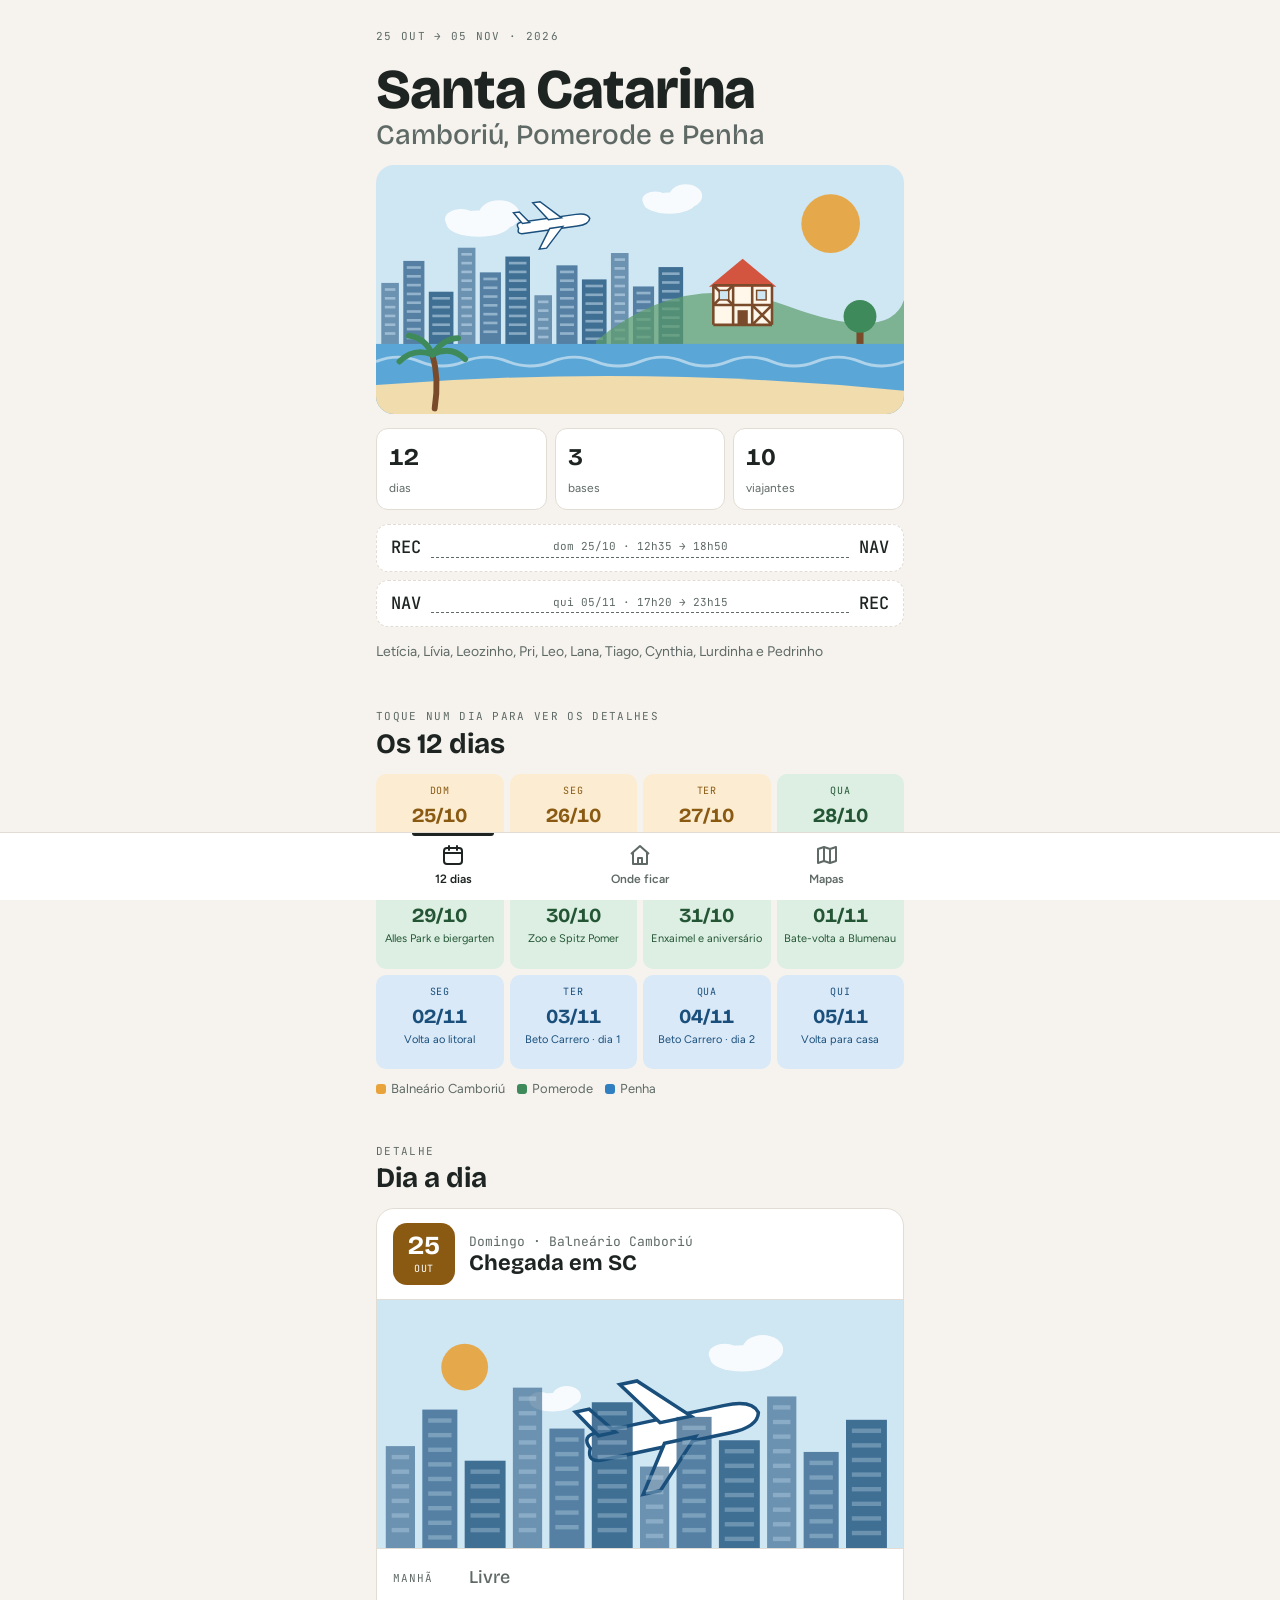
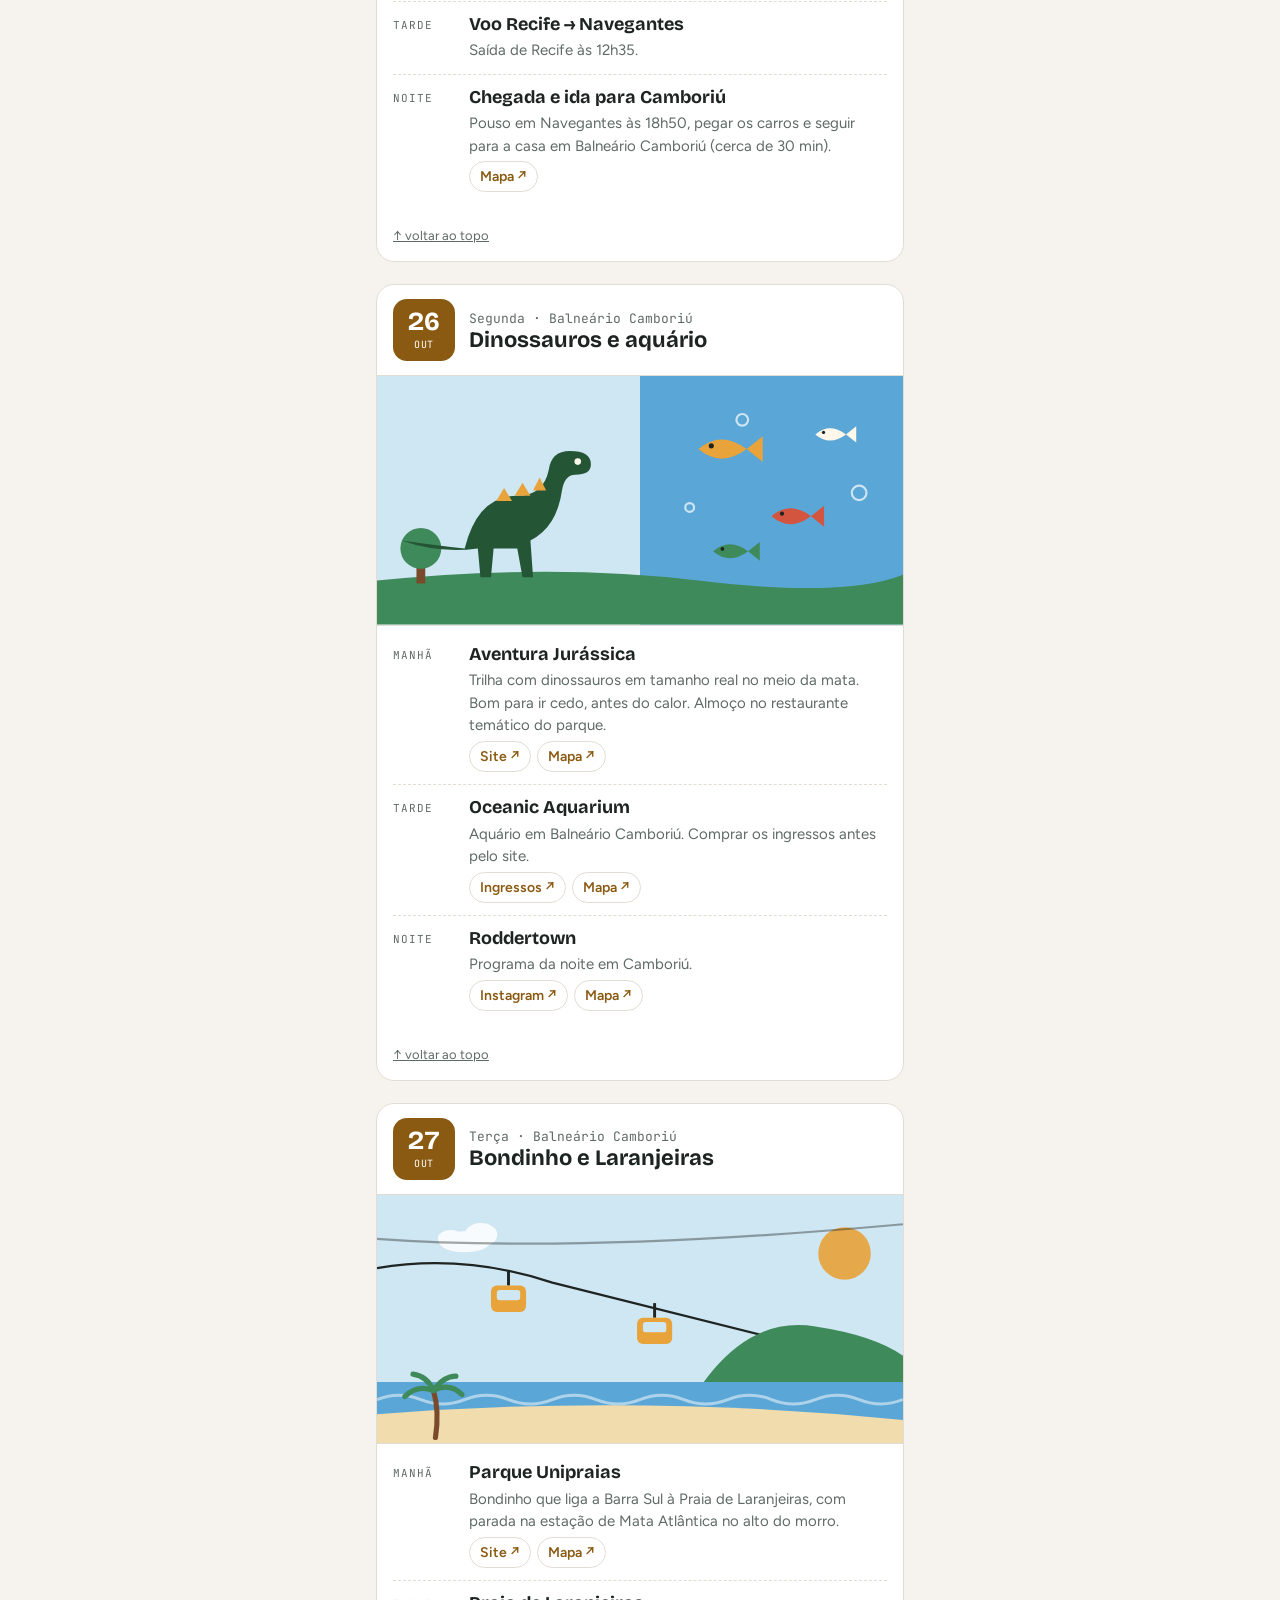
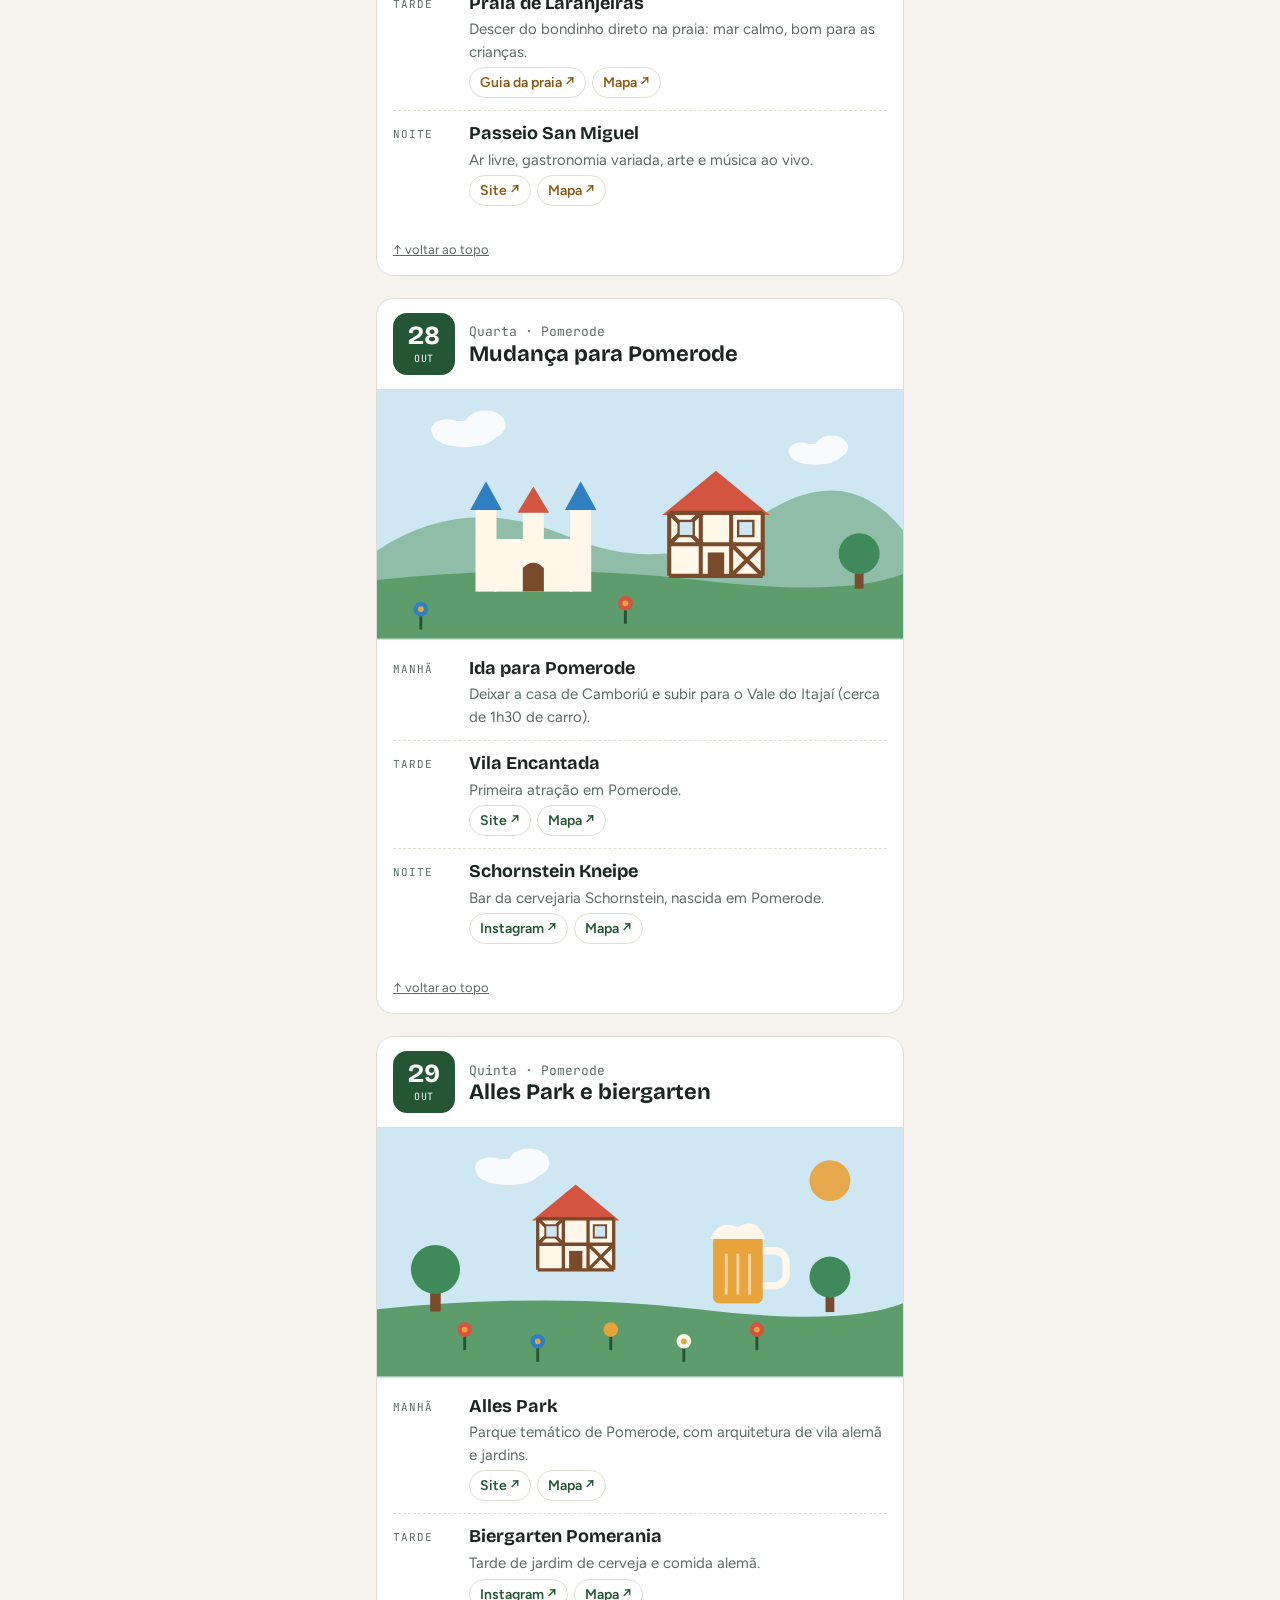
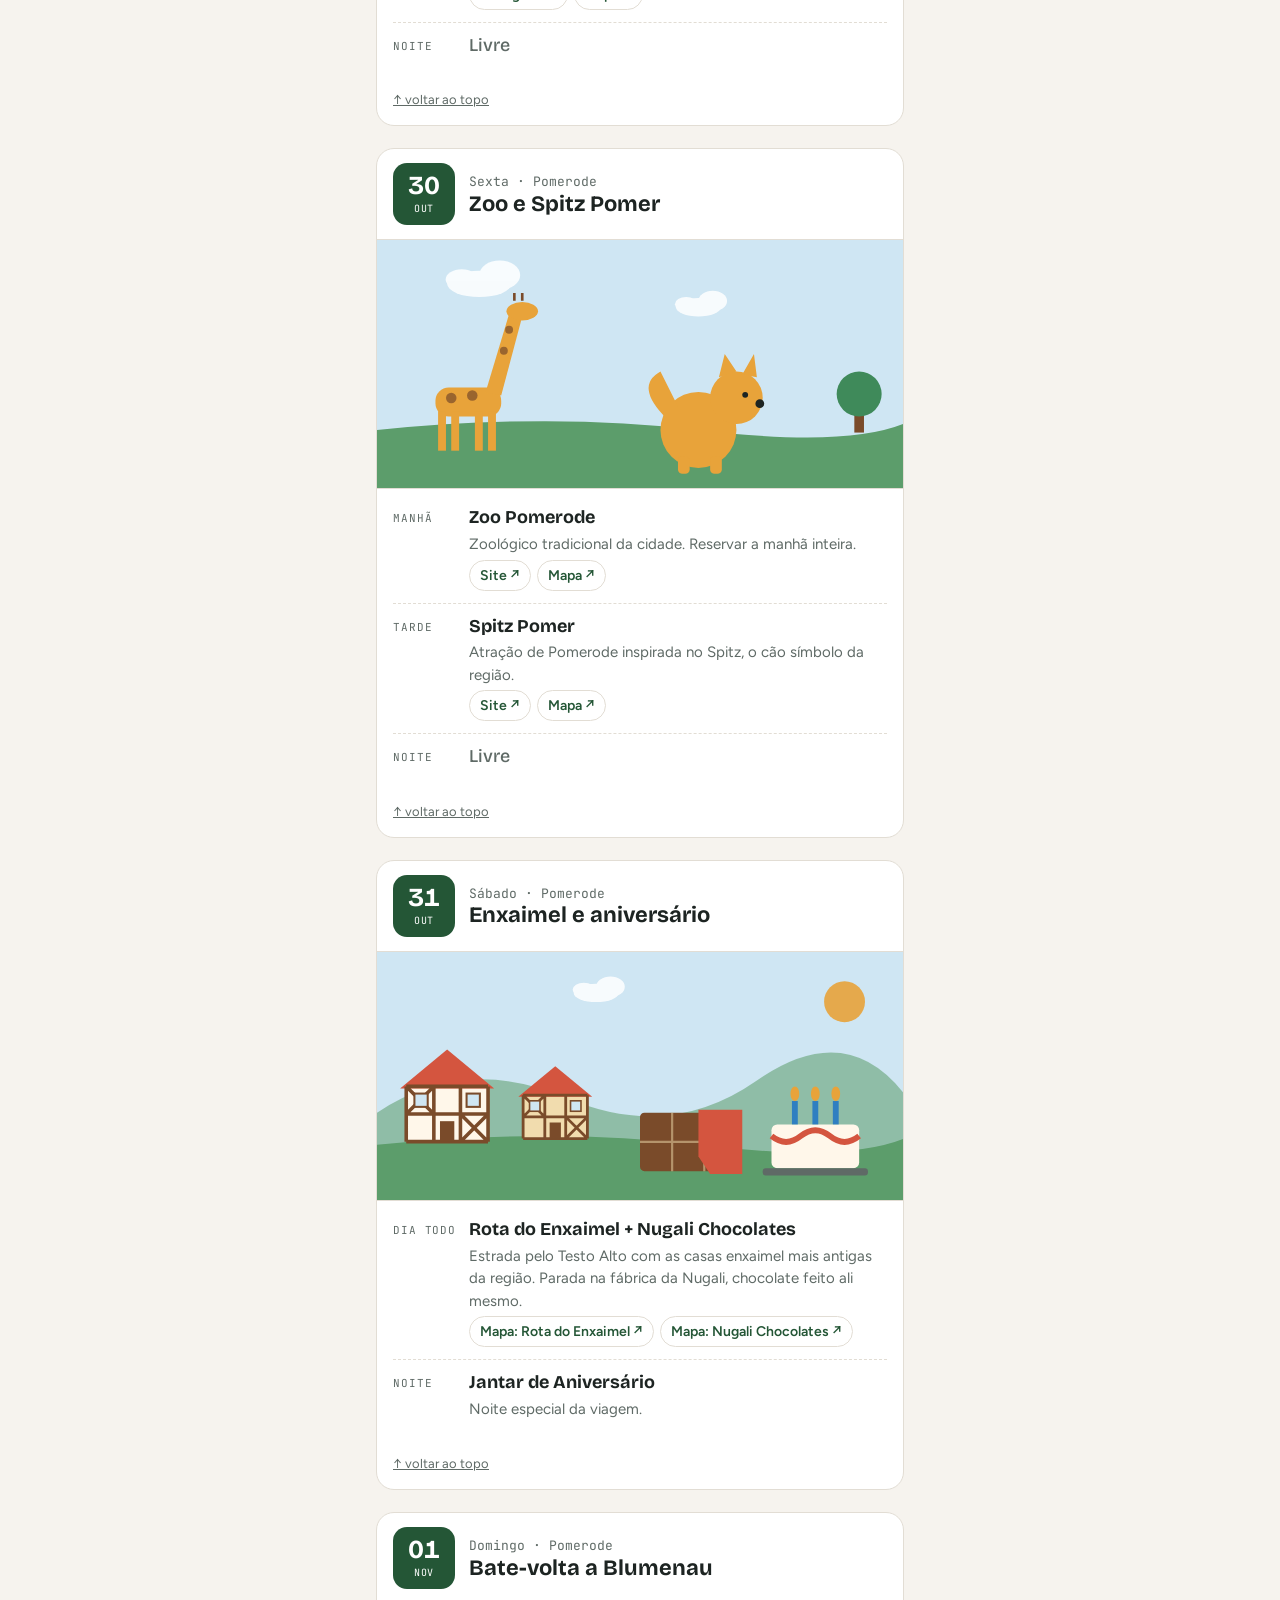
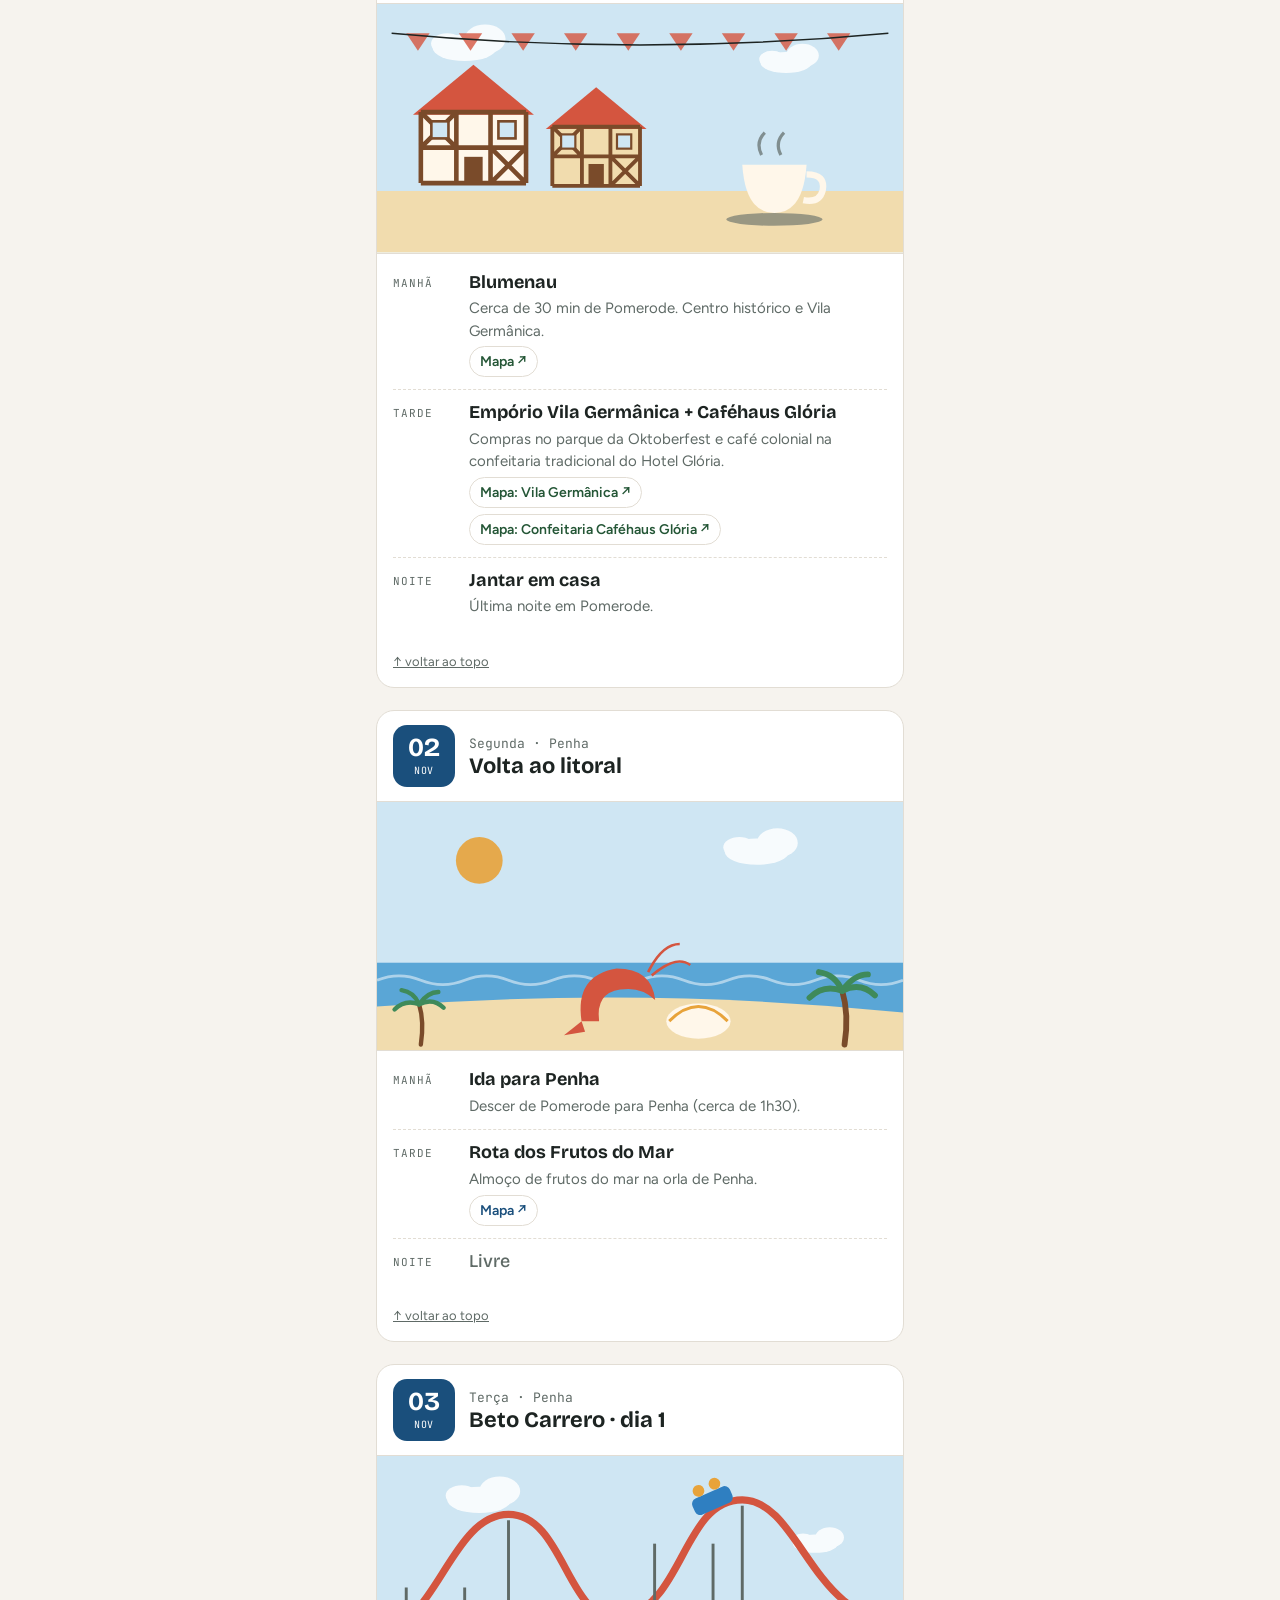
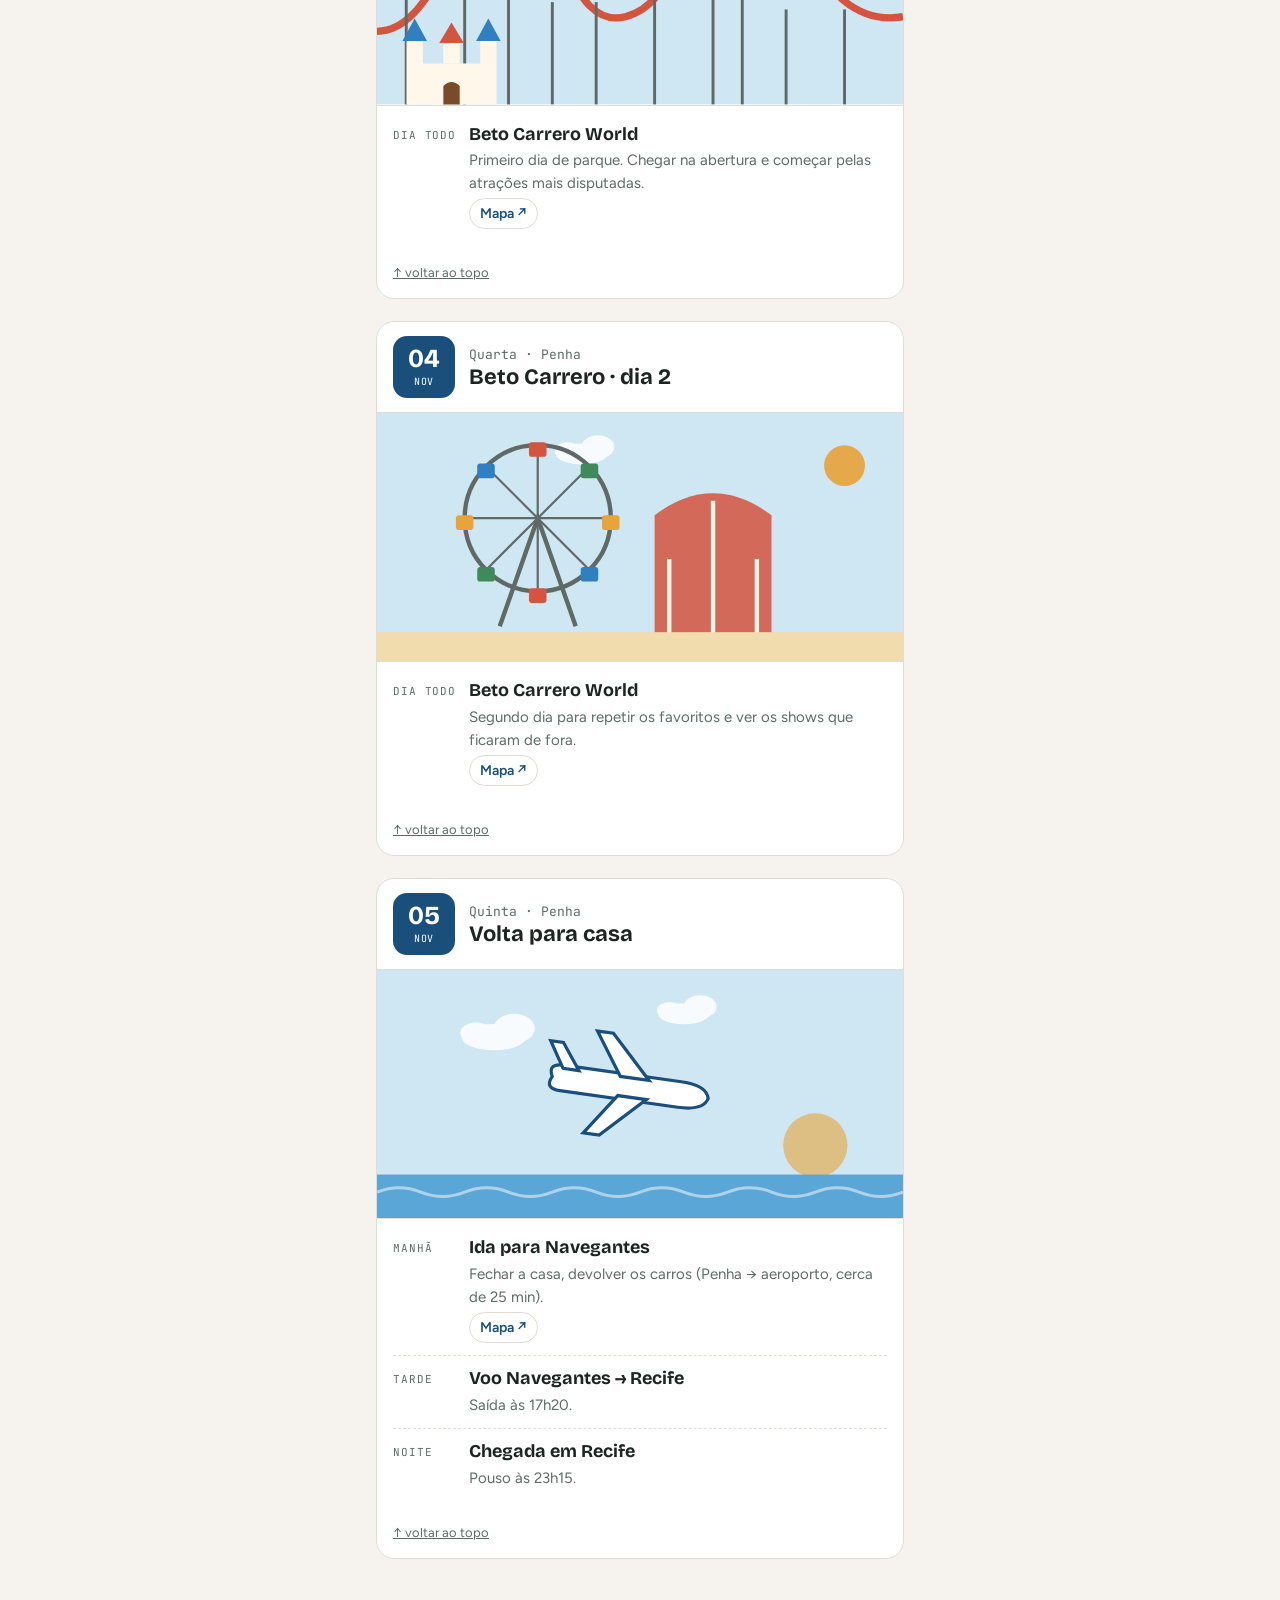
==== index.html @ 86414dc7 "Add files via upload" ====
<!doctype html><html><head><meta charset=utf8><meta name=viewport content="width=device-width,initial-scale=1,viewport-fit=cover"><style>:root{color-scheme:light;box-sizing:border-box;padding-top:env(safe-area-inset-top,0px);padding-bottom:env(safe-area-inset-bottom,0px)}html{scroll-padding-top:env(safe-area-inset-top,0px)}body{margin:0;padding:0;font:14px -apple-system,BlinkMacSystemFont,sans-serif;background:#fff;color:#000}img{max-width:100%}[hidden]:not([hidden=until-found i]){display:none!important}</style></head><body>
<title>Viagem SC 2026</title>
<link rel="preconnect" href="https://fonts.googleapis.com">
<link rel="stylesheet" href="https://fonts.googleapis.com/css2?family=Bricolage+Grotesque:opsz,wght@12..96,500;12..96,700;12..96,800&family=Figtree:wght@400;500;600&family=JetBrains+Mono:wght@500&display=swap">
<link rel="stylesheet" href="estilo.css">
<script>document.body.classList.add("app")</script>
<div class="wrap" id="topo">

  <!-- 1. OS 12 DIAS -->
  <div id="v-dias" data-view="dias">
    <header class="hero" id="hero"></header>
    <section>
      <div class="sec-title"><span class="eyebrow">Toque num dia para ver os detalhes</span><h2>Os 12 dias</h2></div>
      <nav class="strip" id="strip" aria-label="Dias da viagem"></nav>
      <div class="legend"><span><i style="background:var(--bc)"></i>Balneário Camboriú</span><span><i style="background:var(--po)"></i>Pomerode</span><span><i style="background:var(--pe)"></i>Penha</span></div>
    </section>
    <section>
      <div class="sec-title"><span class="eyebrow">Detalhe</span><h2>Dia a dia</h2></div>
      <div class="days" id="days"></div>
    </section>
  </div>

  <!-- 2. ONDE VAMOS FICAR -->
  <div id="v-casas" data-view="casas" hidden>
    <div class="topbar"><b>Santa Catarina 2026</b><span class="eyebrow" id="periodo2"></span></div>
    <section>
      <div class="sec-title"><span class="eyebrow">Hospedagem</span><h2>Onde vamos ficar</h2></div>
      <div class="cities" id="cities"></div>
    </section>
  </div>

  <!-- 3. MAPAS -->
  <div id="v-mapas" data-view="mapas" hidden>
    <div class="topbar"><b>Santa Catarina 2026</b><span class="eyebrow" id="periodo3"></span></div>
    <section>
      <div class="sec-title"><span class="eyebrow">Toque para abrir no Google Maps</span><h2>Mapas</h2></div>
      <p class="note">As casas e todos os lugares do roteiro, separados por cidade. Abaixo de cada nome, o dia em que vamos lá.</p>
      <div class="mapgroups" id="maps"></div>
    </section>
  </div>

</div>

<nav class="tabbar" aria-label="Menu">
  <div class="in">
    <button class="tab" type="button" data-tab="dias" id="tab-dias">
      <svg viewBox="0 0 24 24" fill="none" stroke="currentColor" stroke-width="2" stroke-linecap="round" aria-hidden="true"><rect x="3" y="5" width="18" height="16" rx="3"/><path d="M3 10h18M8 3v4M16 3v4"/></svg>
      <span>12 dias</span>
    </button>
    <button class="tab" type="button" data-tab="casas" id="tab-casas">
      <svg viewBox="0 0 24 24" fill="none" stroke="currentColor" stroke-width="2" stroke-linejoin="round" aria-hidden="true"><path d="M3 11 12 3l9 8M5 9.5V21h14V9.5"/><path d="M10 21v-6h4v6"/></svg>
      <span>Onde ficar</span>
    </button>
    <button class="tab" type="button" data-tab="mapas" id="tab-mapas">
      <svg viewBox="0 0 24 24" fill="none" stroke="currentColor" stroke-width="2" stroke-linejoin="round" aria-hidden="true"><path d="M9 4 3 6v14l6-2 6 2 6-2V4l-6 2-6-2zM9 4v14M15 6v14"/></svg>
      <span>Mapas</span>
    </button>
  </div>
</nav>

<script src="dados.js"></script>
<script src="roteiro.js"></script>
<script>
const R=window.Roteiro, V=window.VIAGEM, $=id=>document.getElementById(id);
$('hero').innerHTML=R.heroHTML();
$('strip').innerHTML=R.stripHTML();
$('days').innerHTML=R.daysHTML({mapas:true});
$('cities').innerHTML=R.citiesHTML({hospedagem:true});
$('maps').innerHTML=R.mapsHTML();
$('periodo2').textContent=$('periodo3').textContent=V.periodo;

const TABS=['dias','casas','mapas'];
function show(tab,scroll){
  if(!TABS.includes(tab)) tab='dias';
  document.querySelectorAll('[data-view]').forEach(v=>v.hidden=v.dataset.view!==tab);
  document.querySelectorAll('.tab').forEach(b=>b.dataset.tab===tab?b.setAttribute('aria-current','page'):b.removeAttribute('aria-current'));
  try{localStorage.setItem('aba',tab)}catch(e){}
  if(scroll) window.scrollTo(0,0);
}
document.querySelectorAll('.tab').forEach(b=>b.addEventListener('click',()=>{
  if(location.hash!=='#'+b.dataset.tab) history.replaceState(null,'','#'+b.dataset.tab);
  show(b.dataset.tab,true);
}));
// dias e "voltar ao topo" rolam sem mexer no endereço
document.addEventListener('click',e=>{
  const chip=e.target.closest('[data-dia]');
  if(chip){e.preventDefault();document.getElementById(chip.dataset.dia).scrollIntoView();return}
  if(e.target.closest('[data-topo]')){e.preventDefault();window.scrollTo(0,0)}
});
window.addEventListener('hashchange',()=>show(location.hash.slice(1),true));
let inicial=location.hash.slice(1);
if(!TABS.includes(inicial)){try{inicial=localStorage.getItem('aba')||'dias'}catch(e){inicial='dias'}}
show(inicial,false);
</script>

</body></html>
---- estilo.css ----
/* Layout: coluna única de celular — capa, resumo por cidade, faixa de 12 dias, cartões diários em formato de canhoto de passagem */
:root{
  --bg:#f6f3ee; --surface:#ffffff; --fg:#1d2422; --muted:#5f6a66; --line:#e2ddd4;
  --bc:#e8a33a; --bc-soft:#fbecd2; --bc-ink:#8a5a12;
  --po:#3f8a5a; --po-soft:#dcefe2; --po-ink:#245636;
  --pe:#2f7fc1; --pe-soft:#d9e9f7; --pe-ink:#1a4f7c;
  --sky:#cfe6f3; --sea:#5aa6d6; --sand:#f1dcae; --leaf:#5c9d6b; --wood:#7a4b2a; --cream:#fff7ea; --red:#d4553f;
  --display:"Bricolage Grotesque",ui-sans-serif,system-ui,sans-serif;
  --body:"Figtree",ui-sans-serif,system-ui,sans-serif;
  --mono:"JetBrains Mono",ui-monospace,Menlo,monospace;
}
@media (prefers-color-scheme: dark){:root:not([data-theme="light"]){
  --bg:#141917; --surface:#1d2321; --fg:#ecefe9; --muted:#a3ada8; --line:#2f3734;
  --bc:#f0b555; --bc-soft:#3a2d17; --bc-ink:#f5c97c;
  --po:#6cbf88; --po-soft:#1d3326; --po-ink:#9bd9ae;
  --pe:#62a8e3; --pe-soft:#172b3d; --pe-ink:#9ccaf0;
  --sky:#26394a; --sea:#3d7fae; --sand:#8a7550; --leaf:#4b8458; --wood:#a06a42; --cream:#e9dcc4; --red:#e06a54;
  color-scheme:dark}}
:root[data-theme="dark"]{
  --bg:#141917; --surface:#1d2321; --fg:#ecefe9; --muted:#a3ada8; --line:#2f3734;
  --bc:#f0b555; --bc-soft:#3a2d17; --bc-ink:#f5c97c;
  --po:#6cbf88; --po-soft:#1d3326; --po-ink:#9bd9ae;
  --pe:#62a8e3; --pe-soft:#172b3d; --pe-ink:#9ccaf0;
  --sky:#26394a; --sea:#3d7fae; --sand:#8a7550; --leaf:#4b8458; --wood:#a06a42; --cream:#e9dcc4; --red:#e06a54;
  color-scheme:dark}
*{box-sizing:border-box}
html,body{margin:0}
img,svg{max-width:100%}
[hidden]{display:none!important}
body{background:var(--bg);color:var(--fg);font-family:var(--body);font-size:16px;line-height:1.5;-webkit-text-size-adjust:100%}
.wrap{max-width:560px;margin:0 auto;padding-inline:16px;padding-block:20px 48px}
h1,h2,h3{font-family:var(--display);text-wrap:balance;margin:0;line-height:1.1}
a{color:inherit}
a:focus-visible,button:focus-visible{outline:3px solid var(--pe);outline-offset:2px;border-radius:6px}
.eyebrow{font-family:var(--mono);font-size:11px;letter-spacing:.12em;text-transform:uppercase;color:var(--muted)}

/* capa */
.hero{display:grid;gap:14px;padding-block:8px 24px}
.hero h1{font-size:clamp(38px,11vw,56px);font-weight:800;letter-spacing:-.02em}
.hero h1 span{display:block;font-size:.5em;font-weight:500;color:var(--muted);letter-spacing:0}
.hero-art{border-radius:18px;overflow:hidden;line-height:0}
.hero-art svg,.city .art svg,.day .art svg{width:100%;height:auto;display:block}
.facts{display:grid;grid-template-columns:repeat(3,1fr);gap:8px}
.fact{background:var(--surface);border:1px solid var(--line);border-radius:12px;padding:10px 12px}
.fact b{display:block;font-family:var(--display);font-size:24px;font-variant-numeric:tabular-nums}
.fact small{color:var(--muted);font-size:12px}
.flights{display:grid;gap:8px}
.flight{display:grid;grid-template-columns:auto 1fr auto;align-items:center;gap:10px;background:var(--surface);border:1px dashed var(--line);border-radius:12px;padding:10px 14px;font-family:var(--mono);font-size:13px}
.flight .code{font-size:17px;font-weight:500}
.flight .mid{text-align:center;color:var(--muted);font-size:11px;border-bottom:1px dashed var(--muted);padding-bottom:2px}
.crew{color:var(--muted);font-size:14px}

section{padding-block:22px}
.sec-title{display:grid;gap:4px;margin-bottom:14px}
.sec-title h2{font-size:28px;font-weight:700}

/* cidades */
.cities{display:grid;gap:14px}
.city{border-radius:16px;overflow:hidden;background:var(--surface);border:1px solid var(--line)}
.city .art{line-height:0}
.city .body{padding:14px 16px 16px;display:grid;gap:8px}
.city h3{font-size:24px}
.city .when{font-family:var(--mono);font-size:12px;font-weight:500;padding:3px 8px;border-radius:99px;justify-self:start}
.city p{margin:0;color:var(--muted);font-size:15px}
.city ul{margin:0;padding-left:18px;font-size:15px}
.c-bc .when{background:var(--bc-soft);color:var(--bc-ink)}
.c-po .when{background:var(--po-soft);color:var(--po-ink)}
.c-pe .when{background:var(--pe-soft);color:var(--pe-ink)}

/* hospedagem (menu) */
.stay{display:grid;grid-template-columns:1fr 1fr auto;gap:8px;margin-top:4px}
.stay div{border:1px solid var(--line);border-radius:10px;padding:8px 10px;display:grid;gap:2px}
.stay small{font-family:var(--mono);font-size:10px;letter-spacing:.08em;text-transform:uppercase;color:var(--muted)}
.stay b{font-family:var(--display);font-size:17px;font-variant-numeric:tabular-nums}
.actions{display:flex;flex-wrap:wrap;gap:8px;margin-top:4px}
.btn{display:inline-flex;align-items:center;gap:6px;font-weight:600;font-size:15px;text-decoration:none;padding:10px 14px;border-radius:12px;border:1px solid var(--line);background:var(--surface)}
.btn.primary{border-color:transparent;color:var(--surface)}
.c-bc .btn.primary{background:var(--bc-ink)} .c-po .btn.primary{background:var(--po-ink)} .c-pe .btn.primary{background:var(--pe-ink)}
.pending{font-size:14px;color:var(--muted);border:1px dashed var(--line);border-radius:12px;padding:10px 14px}

/* faixa de dias */
.strip{display:grid;grid-template-columns:repeat(4,1fr);gap:6px}
.chip{display:grid;gap:2px;text-decoration:none;border-radius:10px;padding:8px 6px;text-align:center;border:1px solid transparent}
.chip .wd{font-family:var(--mono);font-size:10px;letter-spacing:.08em;text-transform:uppercase}
.chip .dt{font-family:var(--display);font-size:20px;font-weight:700;font-variant-numeric:tabular-nums}
.chip .tl{font-size:11px;line-height:1.25;min-height:2.5em}
.chip.bc{background:var(--bc-soft);color:var(--bc-ink)}
.chip.po{background:var(--po-soft);color:var(--po-ink)}
.chip.pe{background:var(--pe-soft);color:var(--pe-ink)}
.chip:hover{border-color:currentColor}
.legend{display:flex;flex-wrap:wrap;gap:12px;margin-top:10px;font-size:13px;color:var(--muted)}
.legend i{display:inline-block;width:10px;height:10px;border-radius:3px;margin-right:5px;vertical-align:-1px}

/* dias */
.days{display:grid;gap:22px}
.day{background:var(--surface);border:1px solid var(--line);border-radius:18px;overflow:hidden;scroll-margin-top:12px}
.day-head{display:grid;grid-template-columns:auto 1fr;gap:14px;align-items:center;padding:14px 16px}
.stamp{display:grid;place-items:center;width:62px;height:62px;border-radius:14px;color:#fff;text-align:center;line-height:1}
.stamp b{font-family:var(--display);font-size:26px;font-variant-numeric:tabular-nums}
.stamp small{font-family:var(--mono);font-size:10px;letter-spacing:.06em}
.day.bc .stamp{background:var(--bc-ink)} .day.po .stamp{background:var(--po-ink)} .day.pe .stamp{background:var(--pe-ink)}
@media (prefers-color-scheme: dark){:root:not([data-theme="light"]) .stamp{color:var(--bg)}}
:root[data-theme="dark"] .stamp{color:var(--bg)}
.day-head h3{font-size:22px;font-weight:700}
.day-head .meta{font-size:13px;color:var(--muted);font-family:var(--mono)}
.day .art{line-height:0;border-block:1px solid var(--line)}
.tl-list{list-style:none;margin:0;padding:6px 16px 16px;display:grid}
.slot{display:grid;grid-template-columns:64px 1fr;gap:12px;padding-block:12px;border-bottom:1px dashed var(--line)}
.slot:last-child{border-bottom:0}
.slot .when{font-family:var(--mono);font-size:11px;letter-spacing:.08em;text-transform:uppercase;color:var(--muted);padding-top:3px}
.slot .what{min-width:0;display:grid;gap:4px}
.slot h4{margin:0;font-family:var(--display);font-size:18px;font-weight:700;line-height:1.2}
.slot p{margin:0;font-size:15px;color:var(--muted)}
.links{display:flex;flex-wrap:wrap;gap:6px}
.slot .link{font-size:14px;font-weight:600;text-decoration:none;padding:4px 10px;border-radius:99px;border:1px solid var(--line)}
.day.bc .link{color:var(--bc-ink)} .day.po .link{color:var(--po-ink)} .day.pe .link{color:var(--pe-ink)}
.slot.free h4{color:var(--muted);font-weight:500}
.top{display:inline-block;margin-top:6px;font-size:13px;color:var(--muted)}
footer{color:var(--muted);font-size:13px;padding-top:12px;border-top:1px solid var(--line)}

/* mapas (menu) */
.mapgroups{display:grid;gap:22px}
.mapgroup h3{font-size:20px;display:flex;align-items:center;gap:8px;margin-bottom:8px}
.mapgroup h3 i{width:12px;height:12px;border-radius:4px;flex:none}
.places{list-style:none;margin:0;padding:0;background:var(--surface);border:1px solid var(--line);border-radius:14px;overflow:hidden}
.places li+li{border-top:1px solid var(--line)}
.place{display:grid;grid-template-columns:28px 1fr auto;align-items:center;gap:10px;padding:12px 14px;text-decoration:none;min-height:56px}
.place .pin{width:22px;height:22px}
.place .nm{min-width:0;display:grid;gap:1px}
.place .nm b{font-weight:600;font-size:16px;line-height:1.25}
.place .nm small{font-family:var(--mono);font-size:11px;color:var(--muted)}
.place .go{font-size:13px;font-weight:600;color:var(--muted);white-space:nowrap}
a.place:hover{background:var(--bg)}
.place.house b{font-family:var(--display)}
.place.off{color:var(--muted)}
.g-bc{--g:var(--bc-ink)} .g-po,.g-bl{--g:var(--po-ink)} .g-pe,.g-voo{--g:var(--pe-ink)}
.mapgroup h3 i{background:var(--g)} .place .pin{color:var(--g)}
.note{font-size:14px;color:var(--muted);margin:0 0 14px}

/* menu inferior */
.app .wrap{padding-bottom:110px}
.topbar{display:flex;justify-content:space-between;align-items:baseline;gap:12px;padding-block:4px 6px}
.topbar .eyebrow{white-space:nowrap}
.topbar b{font-family:var(--display);font-size:18px}
.tabbar{position:fixed;left:0;right:0;bottom:0;z-index:10;background:var(--surface);border-top:1px solid var(--line);padding-bottom:env(safe-area-inset-bottom,0px)}
.tabbar .in{max-width:560px;margin:0 auto;display:grid;grid-template-columns:repeat(3,1fr)}
.tab{appearance:none;background:none;border:0;font:inherit;color:var(--muted);display:grid;justify-items:center;gap:3px;padding:10px 4px 12px;cursor:pointer;position:relative}
.tab svg{width:24px;height:24px}
.tab span{font-size:12px;font-weight:600}
.tab[aria-current="page"]{color:var(--fg)}
.tab[aria-current="page"]::before{content:"";position:absolute;top:0;left:28%;right:28%;height:3px;border-radius:0 0 3px 3px;background:var(--fg)}
@media (prefers-reduced-motion:no-preference){html{scroll-behavior:smooth}}
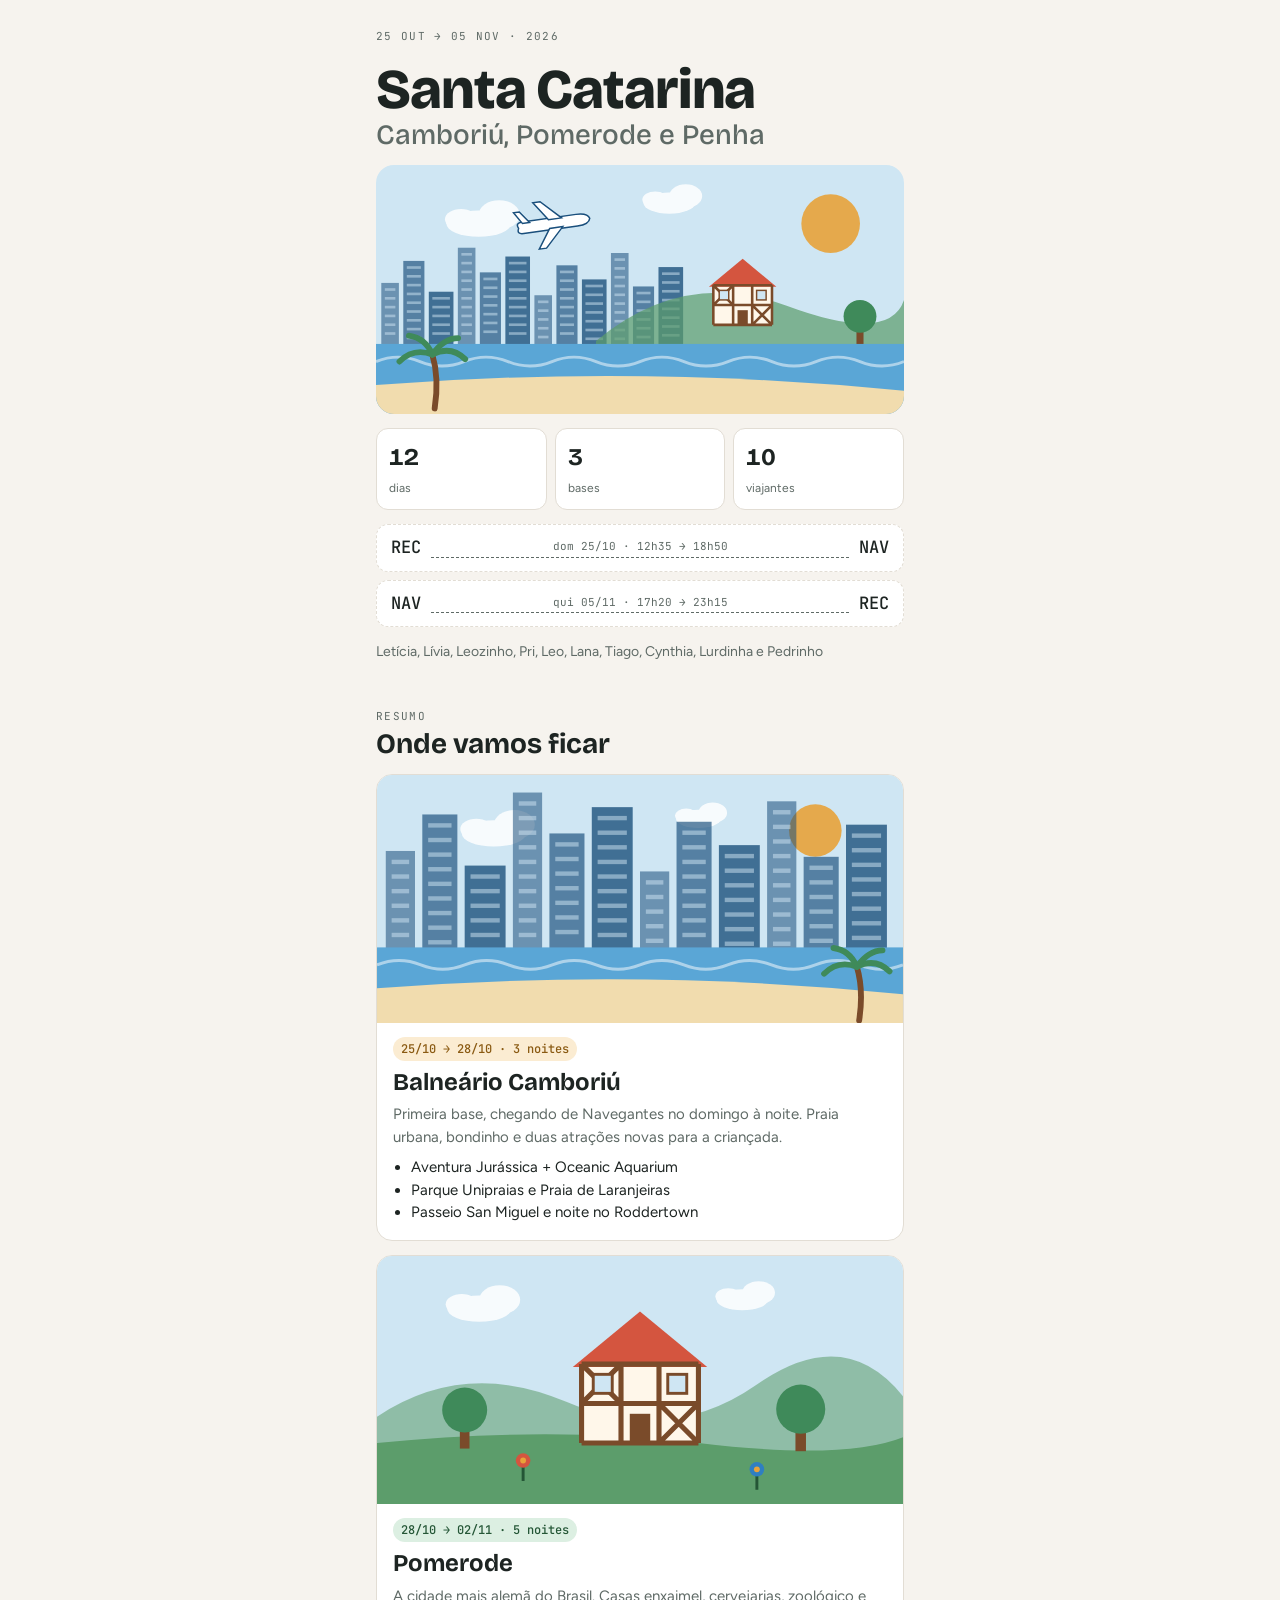
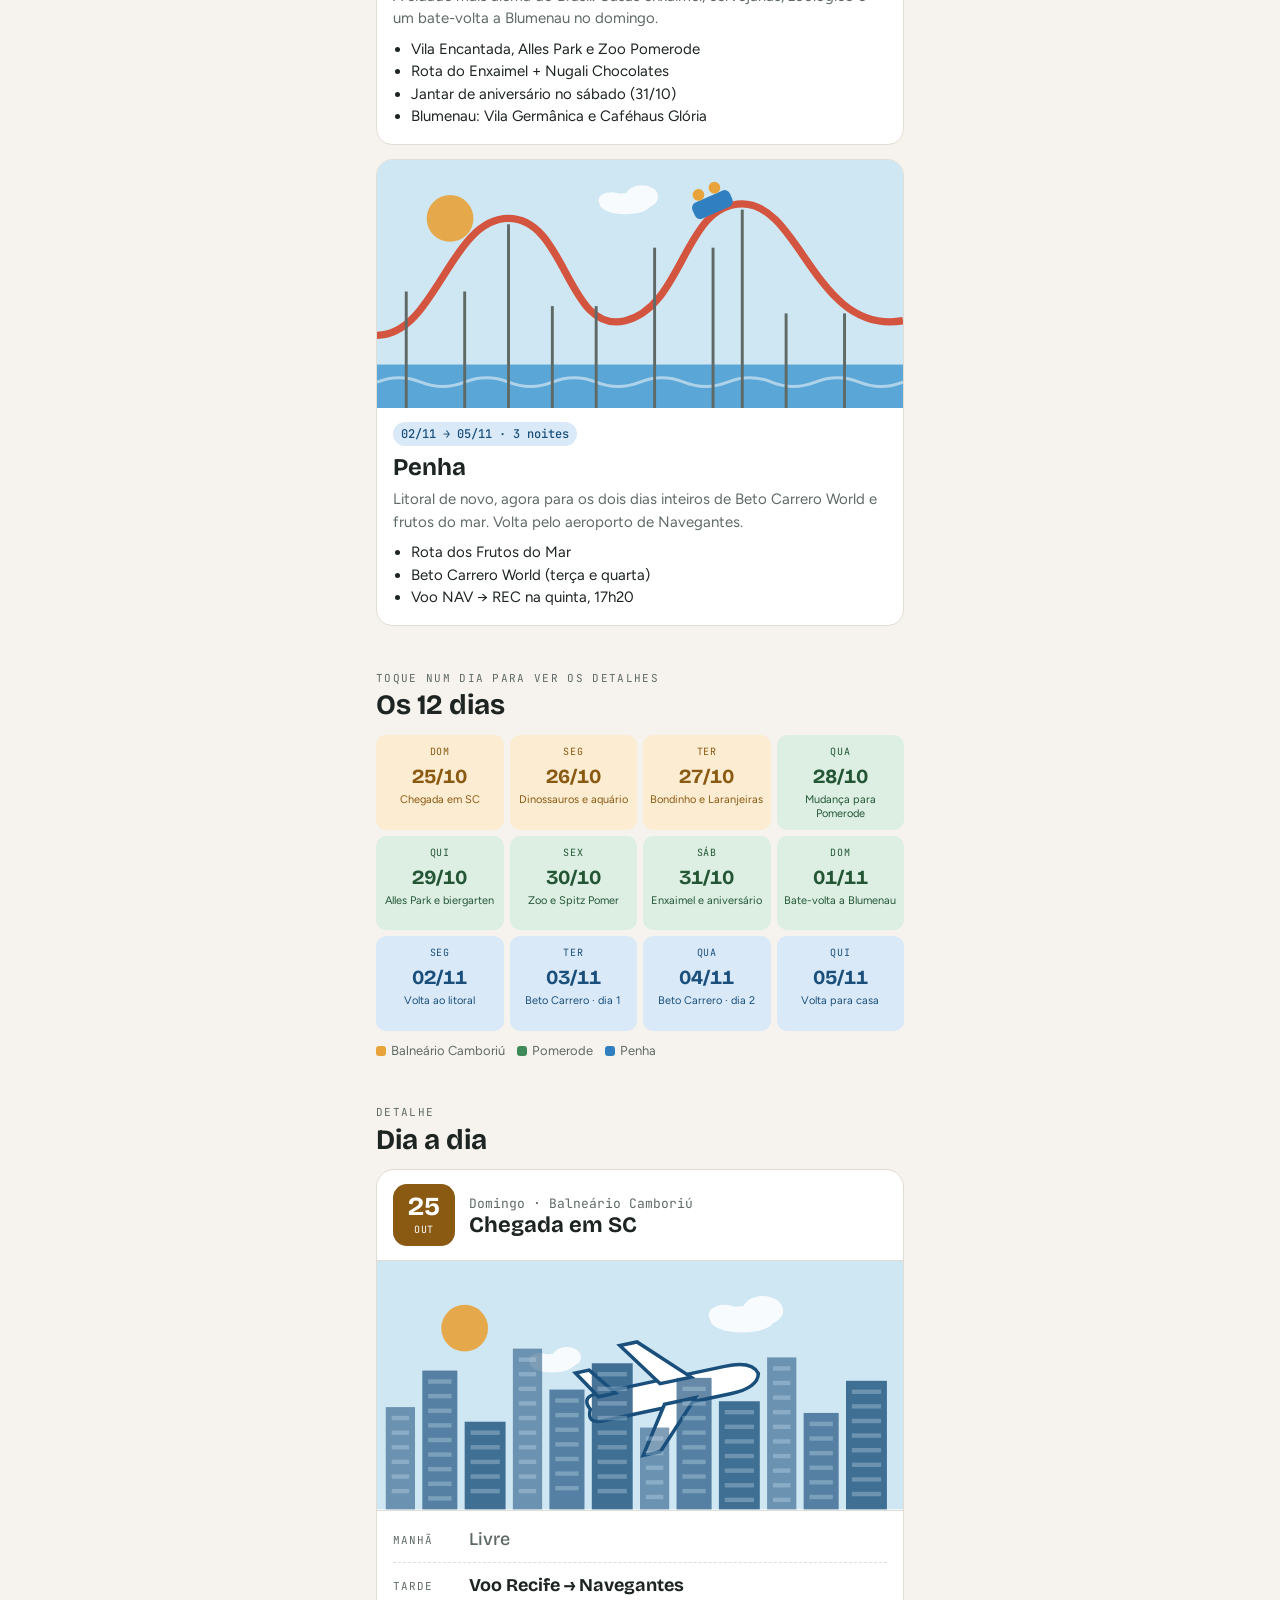
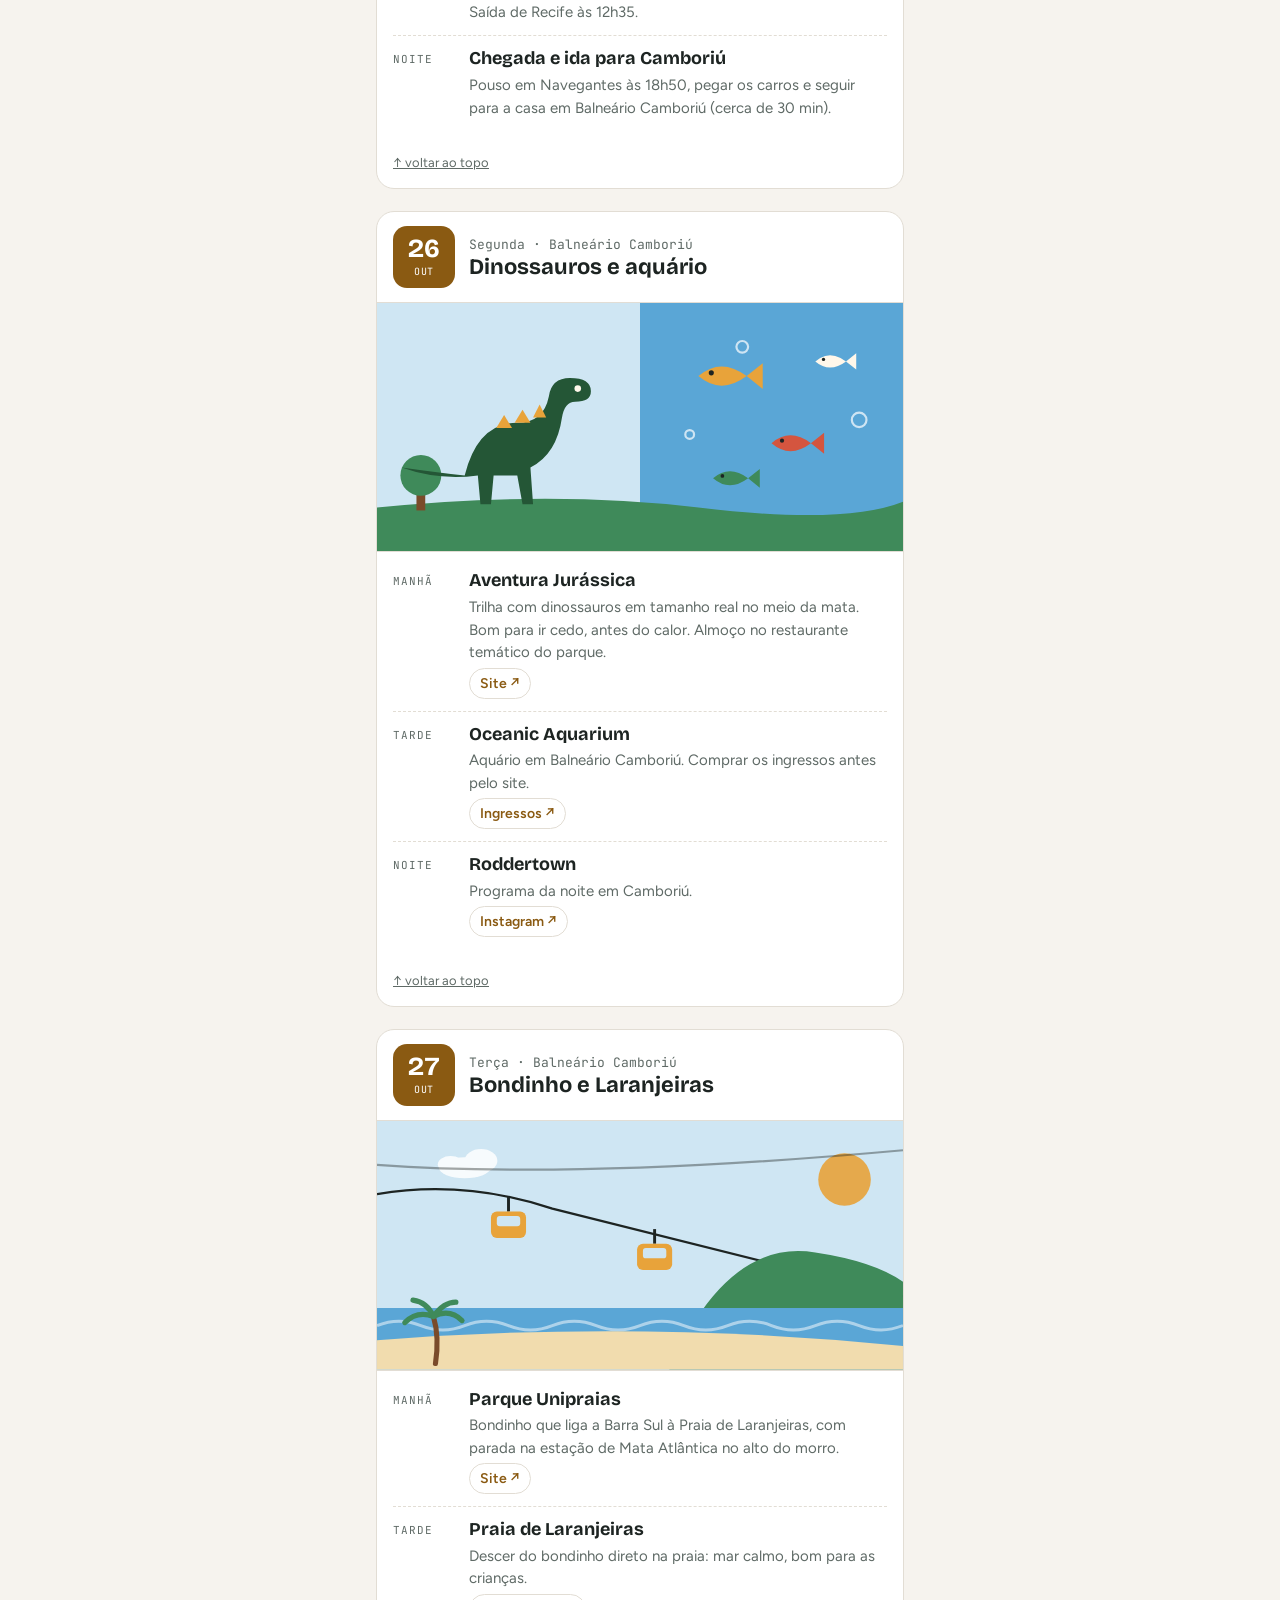
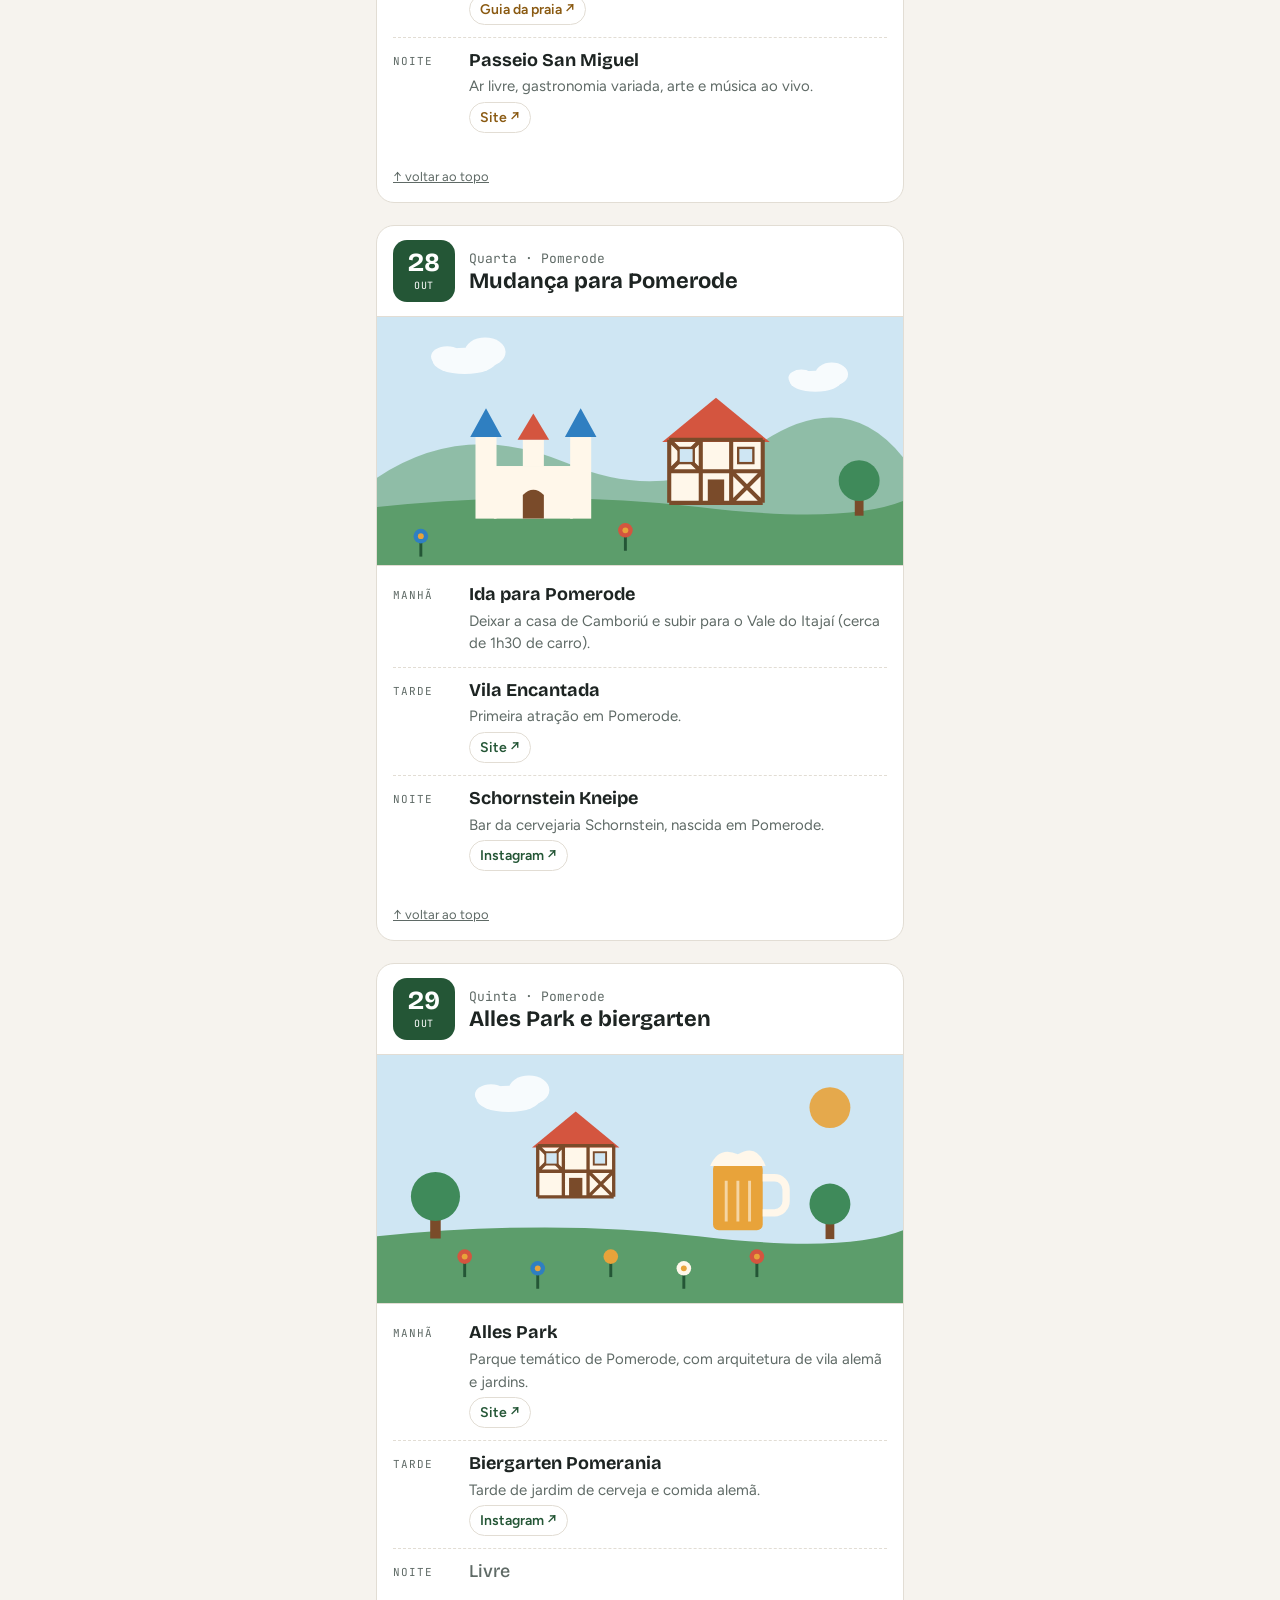
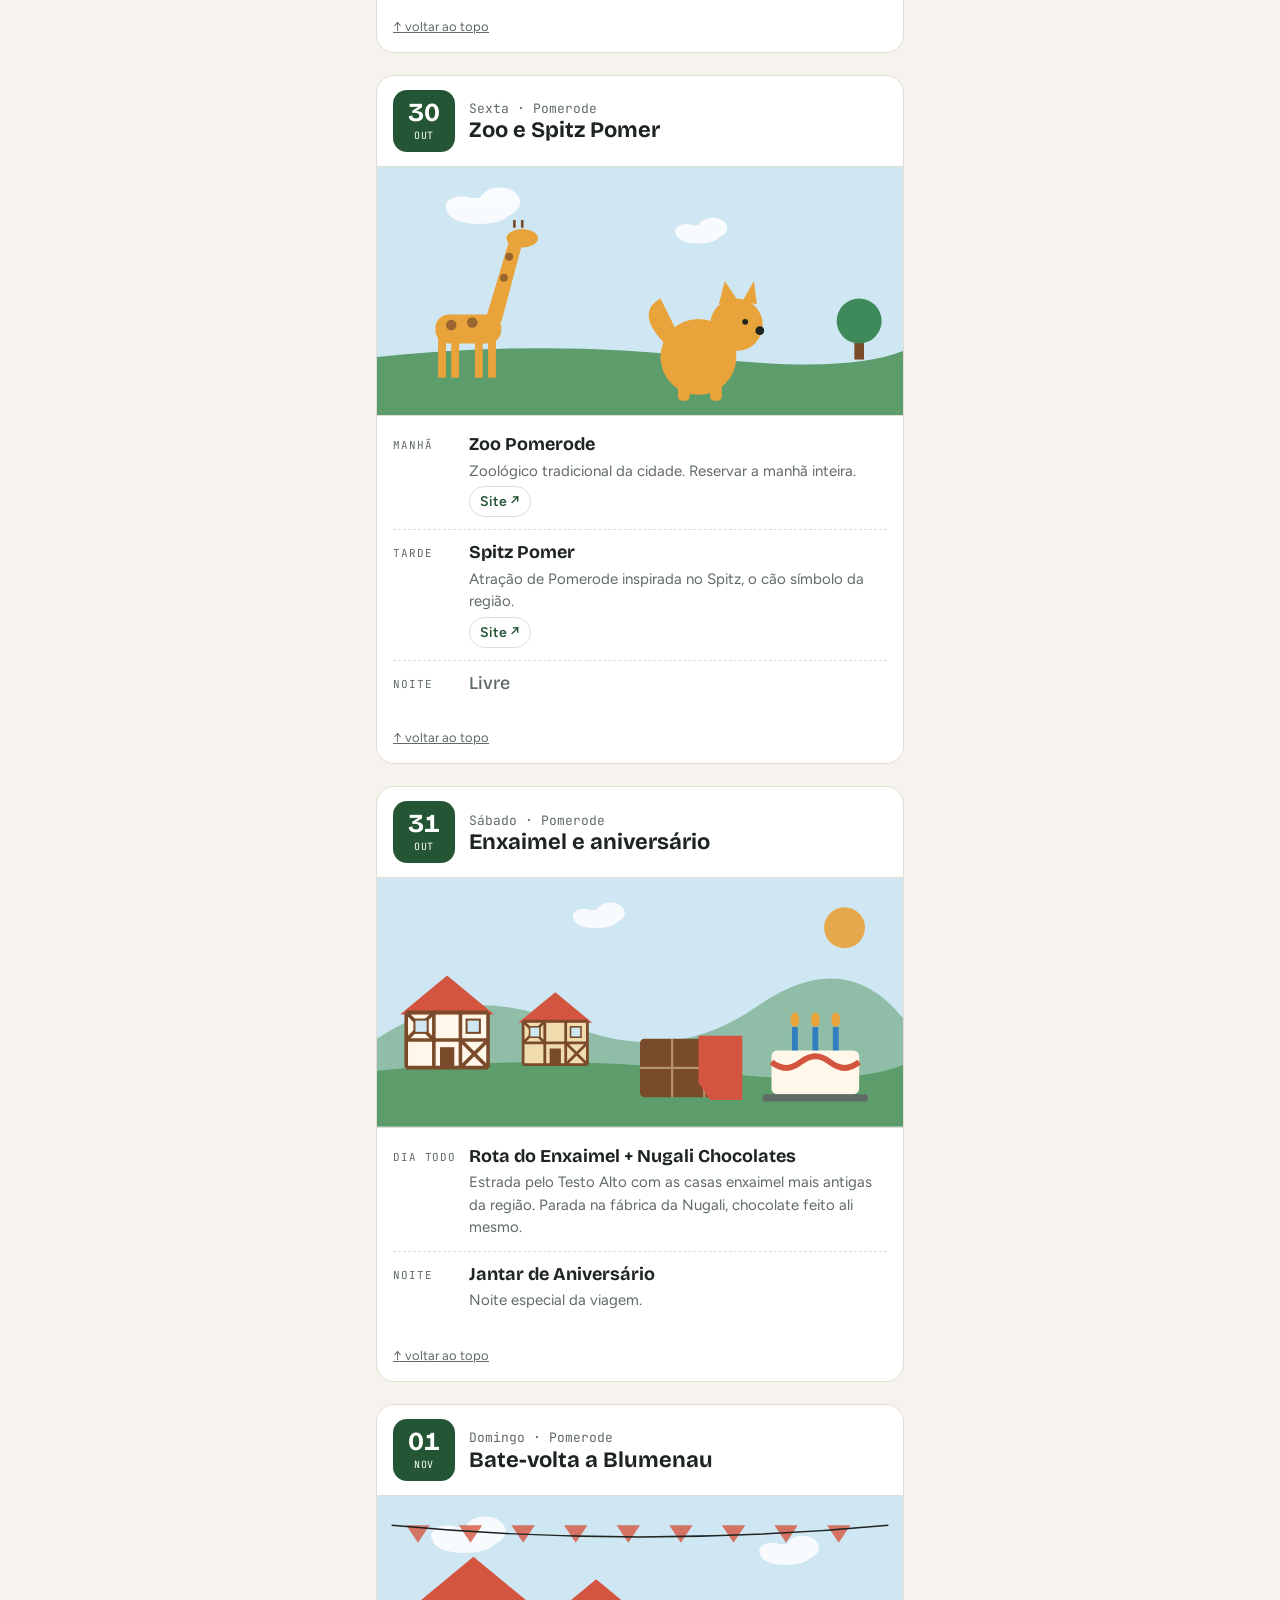
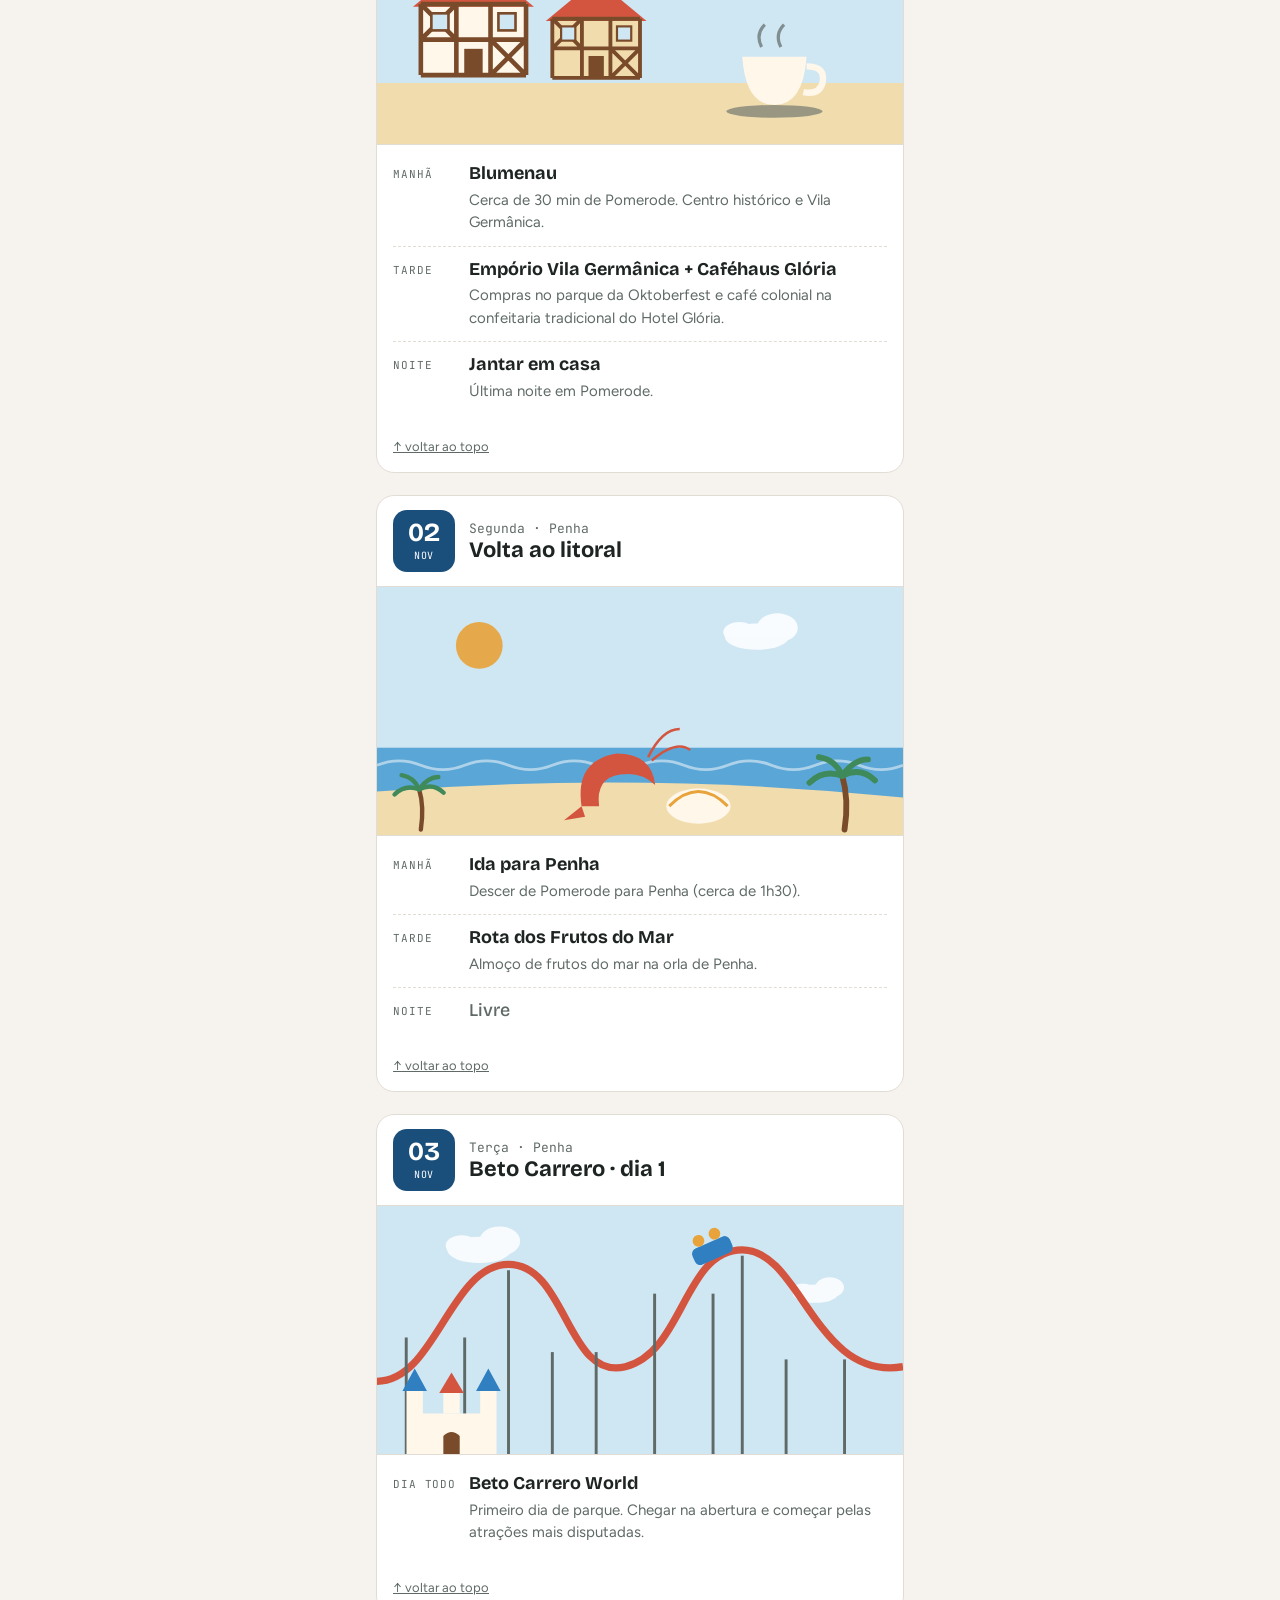
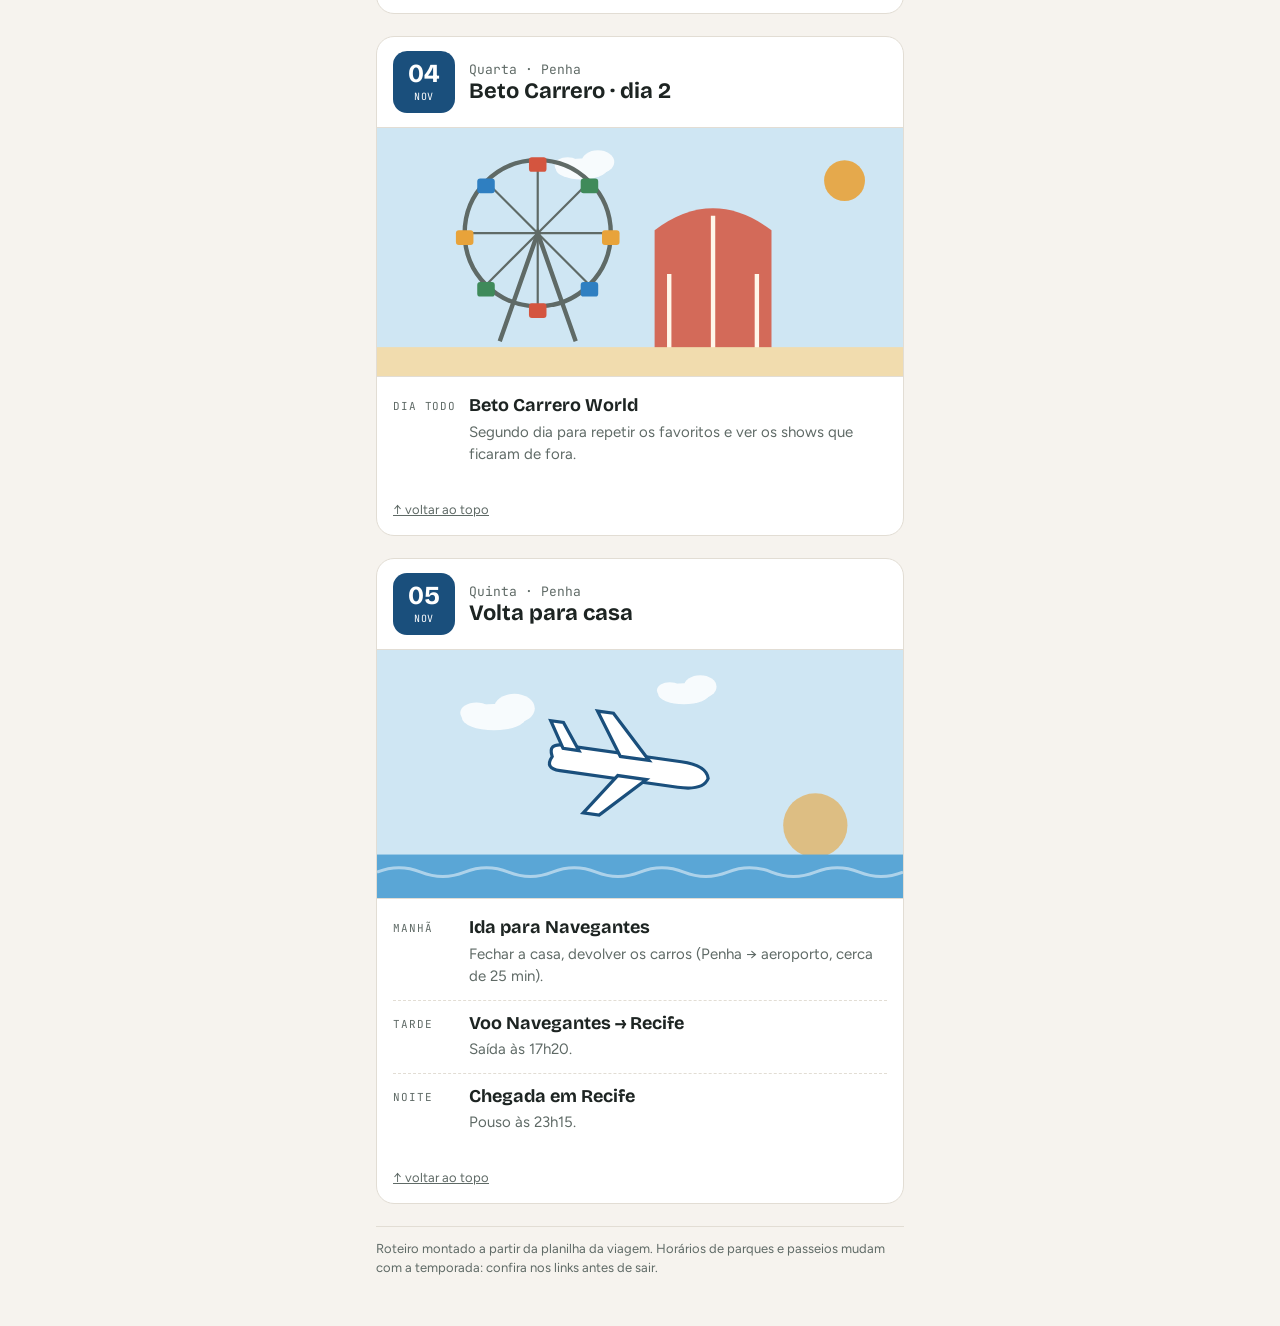
==== commit 460c0e16: "Add files via upload" ====
--- a/index.html
+++ b/index.html
@@ -1,96 +1,43 @@
-<!doctype html><html><head><meta charset=utf8><meta name=viewport content="width=device-width,initial-scale=1,viewport-fit=cover"><style>:root{color-scheme:light;box-sizing:border-box;padding-top:env(safe-area-inset-top,0px);padding-bottom:env(safe-area-inset-bottom,0px)}html{scroll-padding-top:env(safe-area-inset-top,0px)}body{margin:0;padding:0;font:14px -apple-system,BlinkMacSystemFont,sans-serif;background:#fff;color:#000}img{max-width:100%}[hidden]:not([hidden=until-found i]){display:none!important}</style></head><body>
-<title>Viagem SC 2026</title>
+<!doctype html>
+<html lang="pt-BR">
+<head>
+<meta charset="utf-8">
+<meta name="viewport" content="width=device-width, initial-scale=1">
+<title>Roteiro Santa Catarina 2026</title>
 <link rel="preconnect" href="https://fonts.googleapis.com">
 <link rel="stylesheet" href="https://fonts.googleapis.com/css2?family=Bricolage+Grotesque:opsz,wght@12..96,500;12..96,700;12..96,800&family=Figtree:wght@400;500;600&family=JetBrains+Mono:wght@500&display=swap">
 <link rel="stylesheet" href="estilo.css">
-<script>document.body.classList.add("app")</script>
+</head>
+<body>
 <div class="wrap" id="topo">
+  <header class="hero" id="hero"></header>
 
-  <!-- 1. OS 12 DIAS -->
-  <div id="v-dias" data-view="dias">
-    <header class="hero" id="hero"></header>
-    <section>
-      <div class="sec-title"><span class="eyebrow">Toque num dia para ver os detalhes</span><h2>Os 12 dias</h2></div>
-      <nav class="strip" id="strip" aria-label="Dias da viagem"></nav>
-      <div class="legend"><span><i style="background:var(--bc)"></i>Balneário Camboriú</span><span><i style="background:var(--po)"></i>Pomerode</span><span><i style="background:var(--pe)"></i>Penha</span></div>
-    </section>
-    <section>
-      <div class="sec-title"><span class="eyebrow">Detalhe</span><h2>Dia a dia</h2></div>
-      <div class="days" id="days"></div>
-    </section>
-  </div>
+  <section>
+    <div class="sec-title"><span class="eyebrow">Resumo</span><h2>Onde vamos ficar</h2></div>
+    <div class="cities" id="cities"></div>
+  </section>
 
-  <!-- 2. ONDE VAMOS FICAR -->
-  <div id="v-casas" data-view="casas" hidden>
-    <div class="topbar"><b>Santa Catarina 2026</b><span class="eyebrow" id="periodo2"></span></div>
-    <section>
-      <div class="sec-title"><span class="eyebrow">Hospedagem</span><h2>Onde vamos ficar</h2></div>
-      <div class="cities" id="cities"></div>
-    </section>
-  </div>
+  <section>
+    <div class="sec-title"><span class="eyebrow">Toque num dia para ver os detalhes</span><h2>Os 12 dias</h2></div>
+    <nav class="strip" id="strip" aria-label="Dias da viagem"></nav>
+    <div class="legend"><span><i style="background:var(--bc)"></i>Balneário Camboriú</span><span><i style="background:var(--po)"></i>Pomerode</span><span><i style="background:var(--pe)"></i>Penha</span></div>
+  </section>
 
-  <!-- 3. MAPAS -->
-  <div id="v-mapas" data-view="mapas" hidden>
-    <div class="topbar"><b>Santa Catarina 2026</b><span class="eyebrow" id="periodo3"></span></div>
-    <section>
-      <div class="sec-title"><span class="eyebrow">Toque para abrir no Google Maps</span><h2>Mapas</h2></div>
-      <p class="note">As casas e todos os lugares do roteiro, separados por cidade. Abaixo de cada nome, o dia em que vamos lá.</p>
-      <div class="mapgroups" id="maps"></div>
-    </section>
-  </div>
+  <section>
+    <div class="sec-title"><span class="eyebrow">Detalhe</span><h2>Dia a dia</h2></div>
+    <div class="days" id="days"></div>
+  </section>
 
+  <footer>Roteiro montado a partir da planilha da viagem. Horários de parques e passeios mudam com a temporada: confira nos links antes de sair.</footer>
 </div>
-
-<nav class="tabbar" aria-label="Menu">
-  <div class="in">
-    <button class="tab" type="button" data-tab="dias" id="tab-dias">
-      <svg viewBox="0 0 24 24" fill="none" stroke="currentColor" stroke-width="2" stroke-linecap="round" aria-hidden="true"><rect x="3" y="5" width="18" height="16" rx="3"/><path d="M3 10h18M8 3v4M16 3v4"/></svg>
-      <span>12 dias</span>
-    </button>
-    <button class="tab" type="button" data-tab="casas" id="tab-casas">
-      <svg viewBox="0 0 24 24" fill="none" stroke="currentColor" stroke-width="2" stroke-linejoin="round" aria-hidden="true"><path d="M3 11 12 3l9 8M5 9.5V21h14V9.5"/><path d="M10 21v-6h4v6"/></svg>
-      <span>Onde ficar</span>
-    </button>
-    <button class="tab" type="button" data-tab="mapas" id="tab-mapas">
-      <svg viewBox="0 0 24 24" fill="none" stroke="currentColor" stroke-width="2" stroke-linejoin="round" aria-hidden="true"><path d="M9 4 3 6v14l6-2 6 2 6-2V4l-6 2-6-2zM9 4v14M15 6v14"/></svg>
-      <span>Mapas</span>
-    </button>
-  </div>
-</nav>
-
 <script src="dados.js"></script>
 <script src="roteiro.js"></script>
 <script>
-const R=window.Roteiro, V=window.VIAGEM, $=id=>document.getElementById(id);
+const R=window.Roteiro, $=id=>document.getElementById(id);
 $('hero').innerHTML=R.heroHTML();
+$('cities').innerHTML=R.citiesHTML();
 $('strip').innerHTML=R.stripHTML();
-$('days').innerHTML=R.daysHTML({mapas:true});
-$('cities').innerHTML=R.citiesHTML({hospedagem:true});
-$('maps').innerHTML=R.mapsHTML();
-$('periodo2').textContent=$('periodo3').textContent=V.periodo;
-
-const TABS=['dias','casas','mapas'];
-function show(tab,scroll){
-  if(!TABS.includes(tab)) tab='dias';
-  document.querySelectorAll('[data-view]').forEach(v=>v.hidden=v.dataset.view!==tab);
-  document.querySelectorAll('.tab').forEach(b=>b.dataset.tab===tab?b.setAttribute('aria-current','page'):b.removeAttribute('aria-current'));
-  try{localStorage.setItem('aba',tab)}catch(e){}
-  if(scroll) window.scrollTo(0,0);
-}
-document.querySelectorAll('.tab').forEach(b=>b.addEventListener('click',()=>{
-  if(location.hash!=='#'+b.dataset.tab) history.replaceState(null,'','#'+b.dataset.tab);
-  show(b.dataset.tab,true);
-}));
-// dias e "voltar ao topo" rolam sem mexer no endereço
-document.addEventListener('click',e=>{
-  const chip=e.target.closest('[data-dia]');
-  if(chip){e.preventDefault();document.getElementById(chip.dataset.dia).scrollIntoView();return}
-  if(e.target.closest('[data-topo]')){e.preventDefault();window.scrollTo(0,0)}
-});
-window.addEventListener('hashchange',()=>show(location.hash.slice(1),true));
-let inicial=location.hash.slice(1);
-if(!TABS.includes(inicial)){try{inicial=localStorage.getItem('aba')||'dias'}catch(e){inicial='dias'}}
-show(inicial,false);
+$('days').innerHTML=R.daysHTML();
 </script>
-
-</body></html>+</body>
+</html>
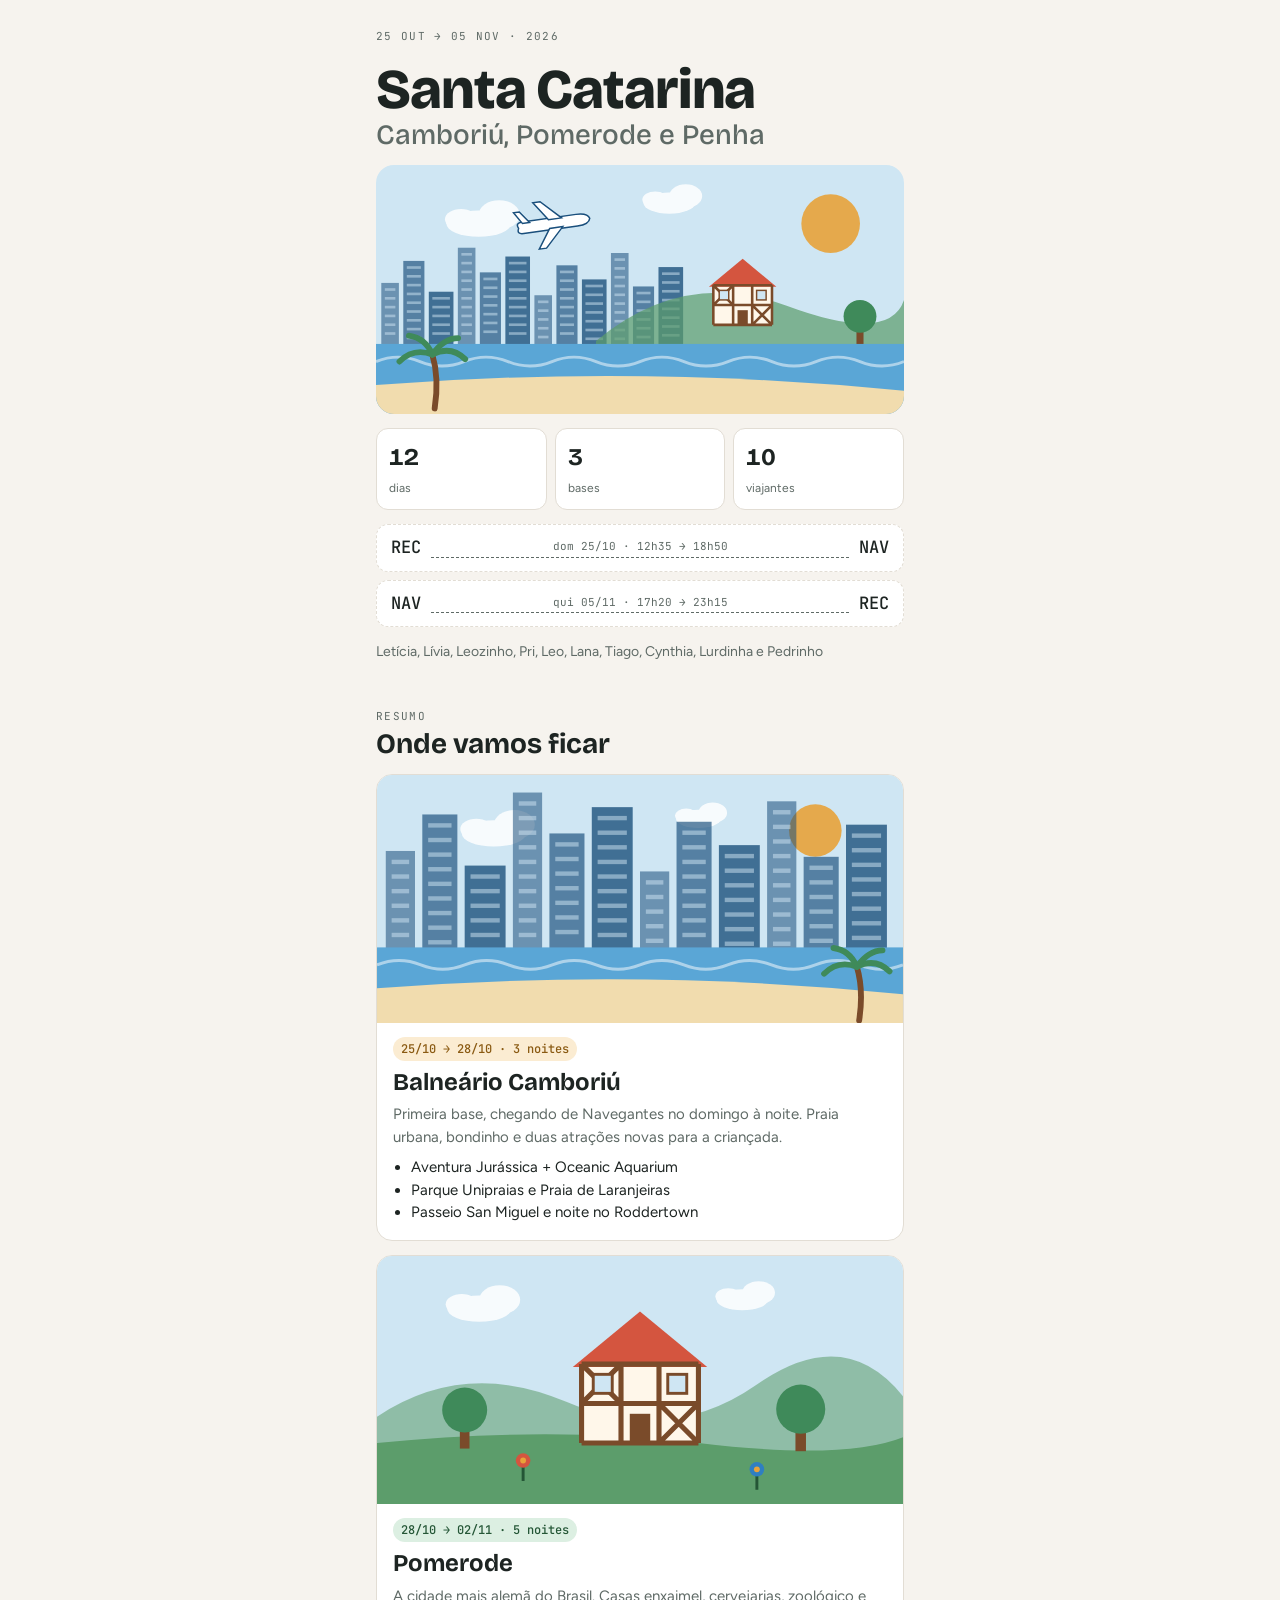
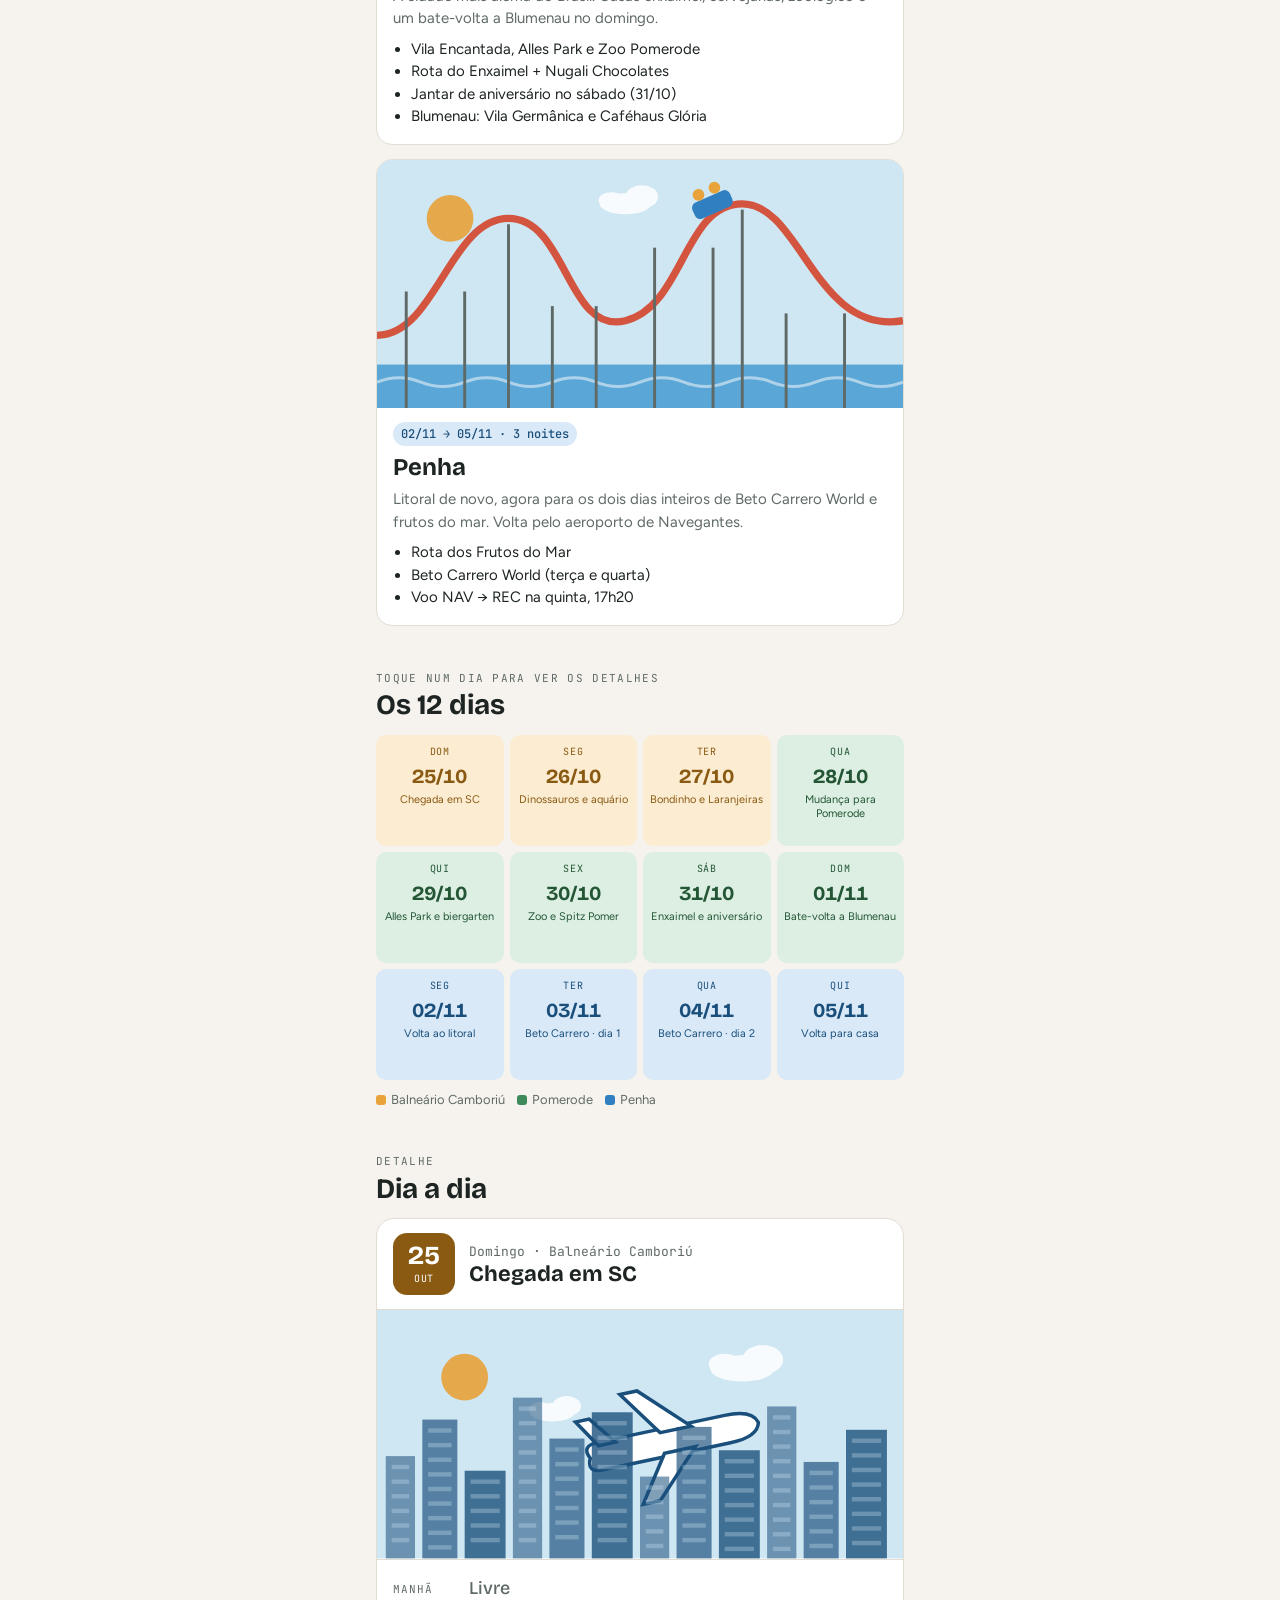
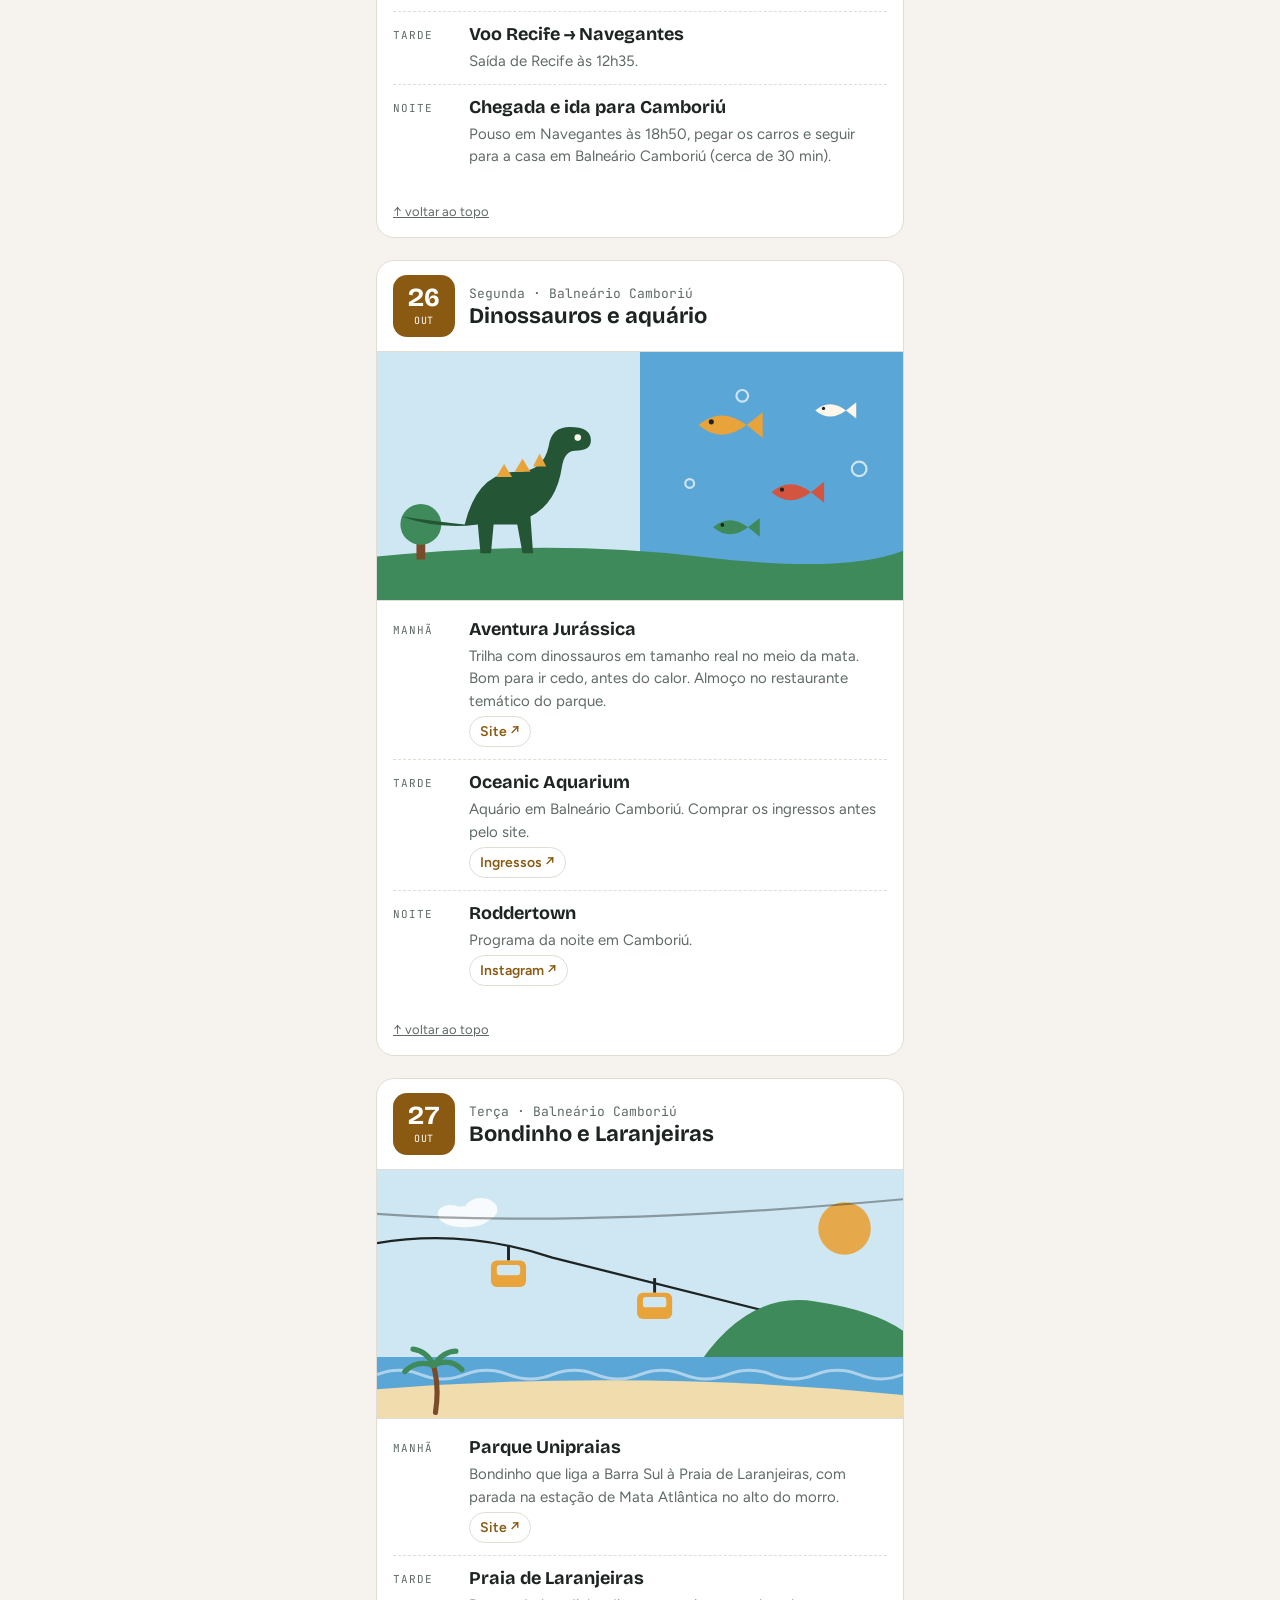
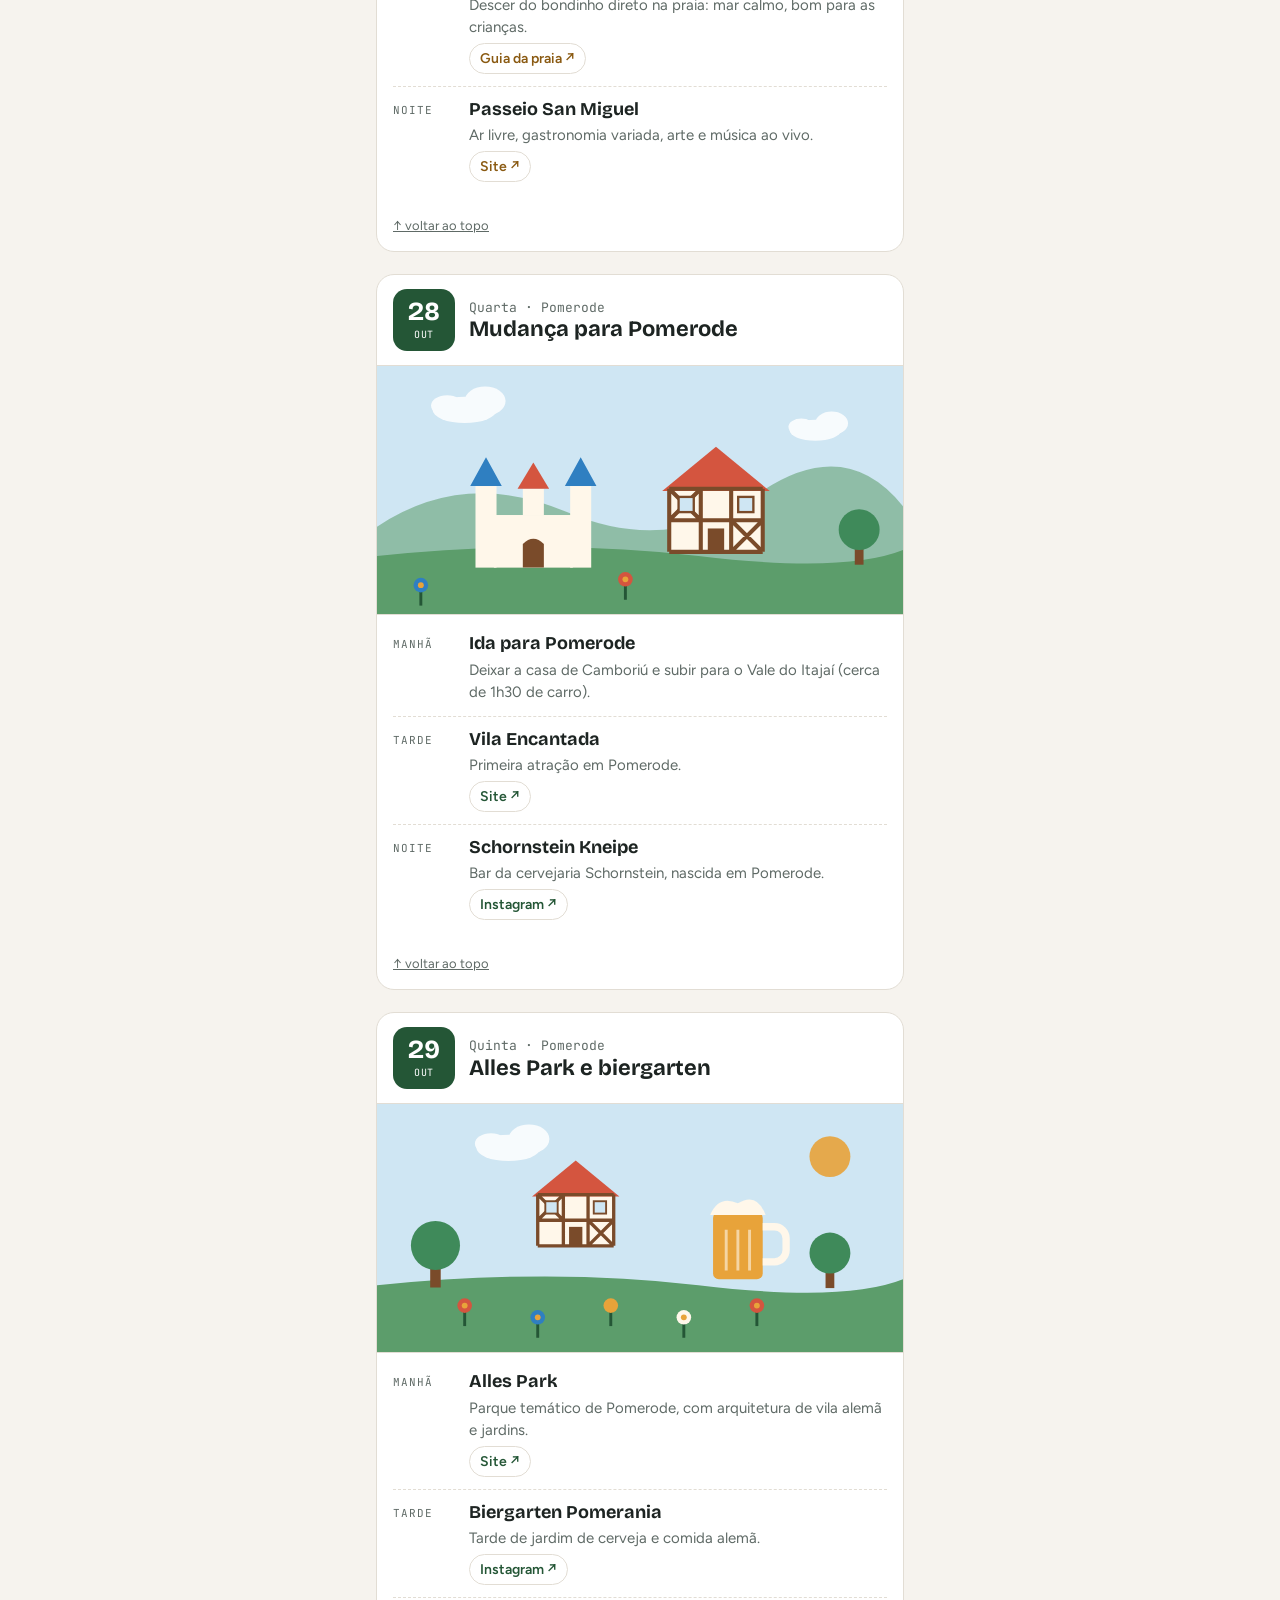
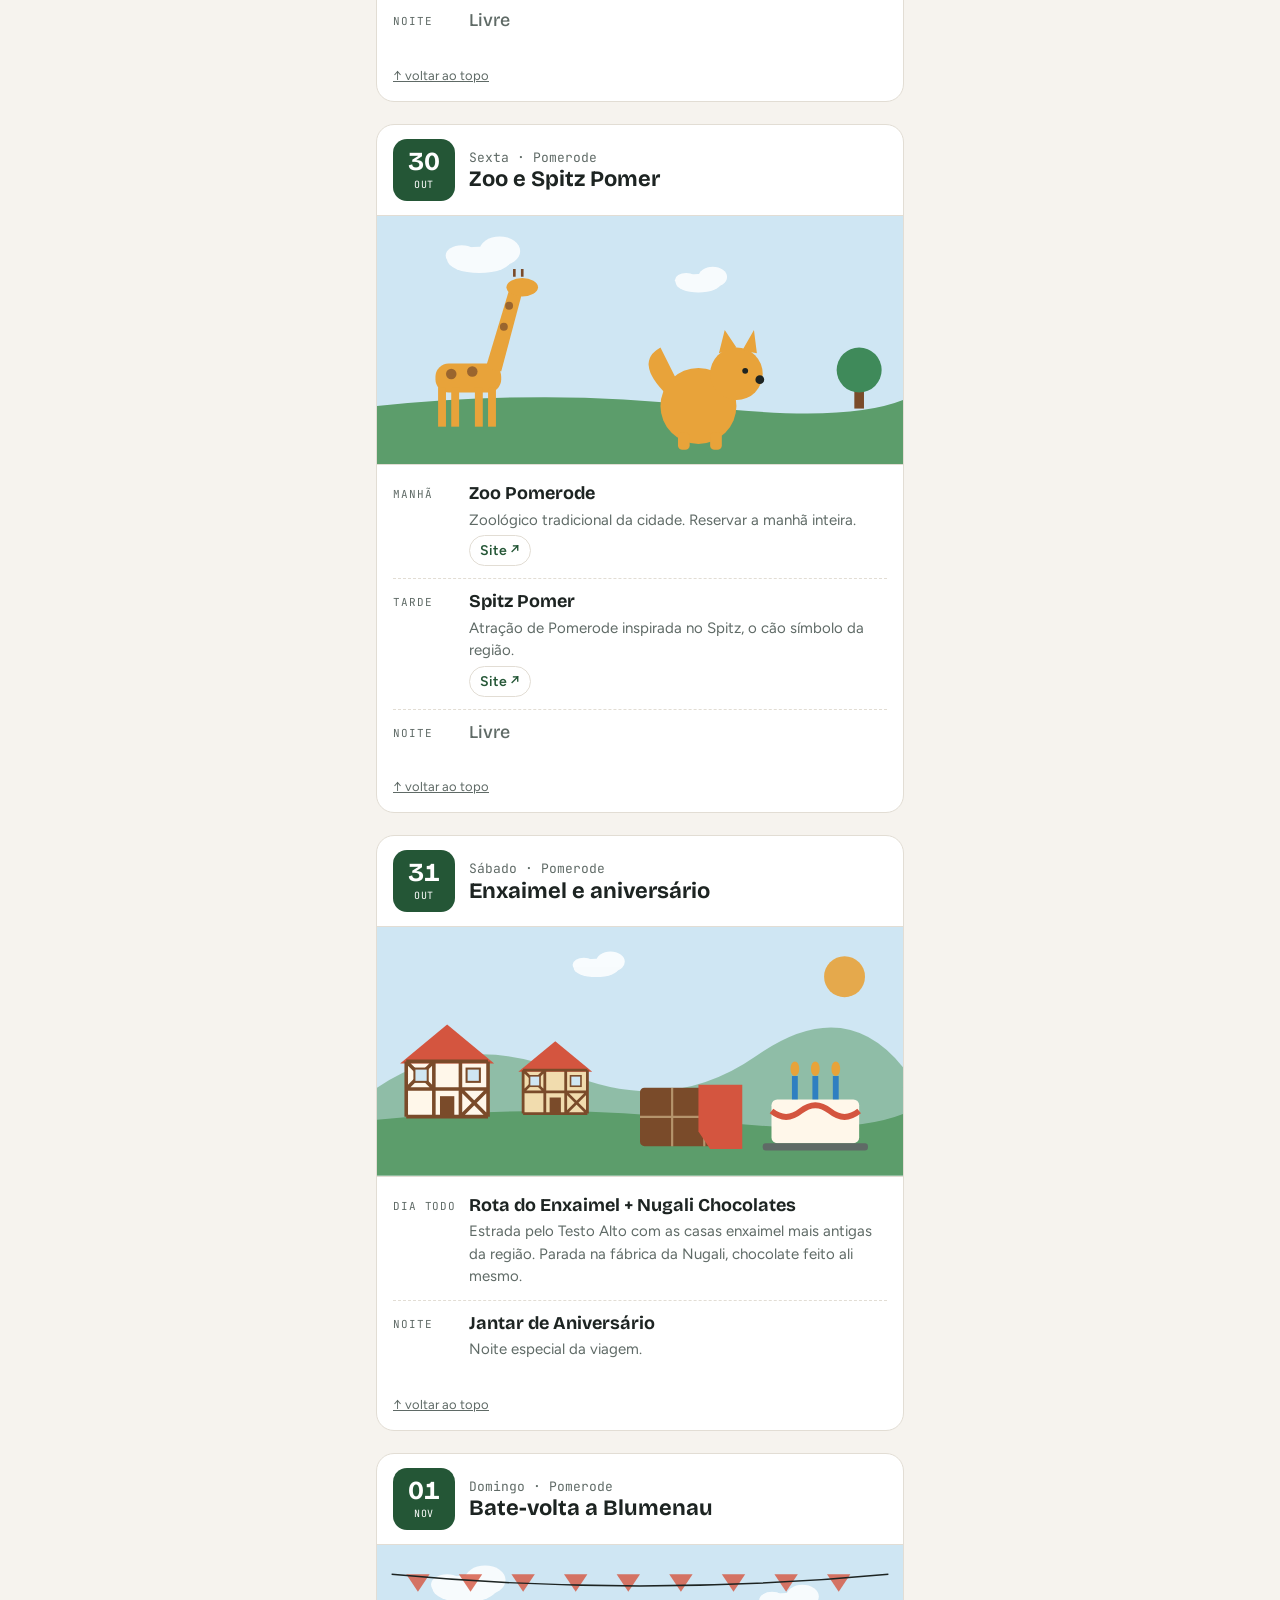
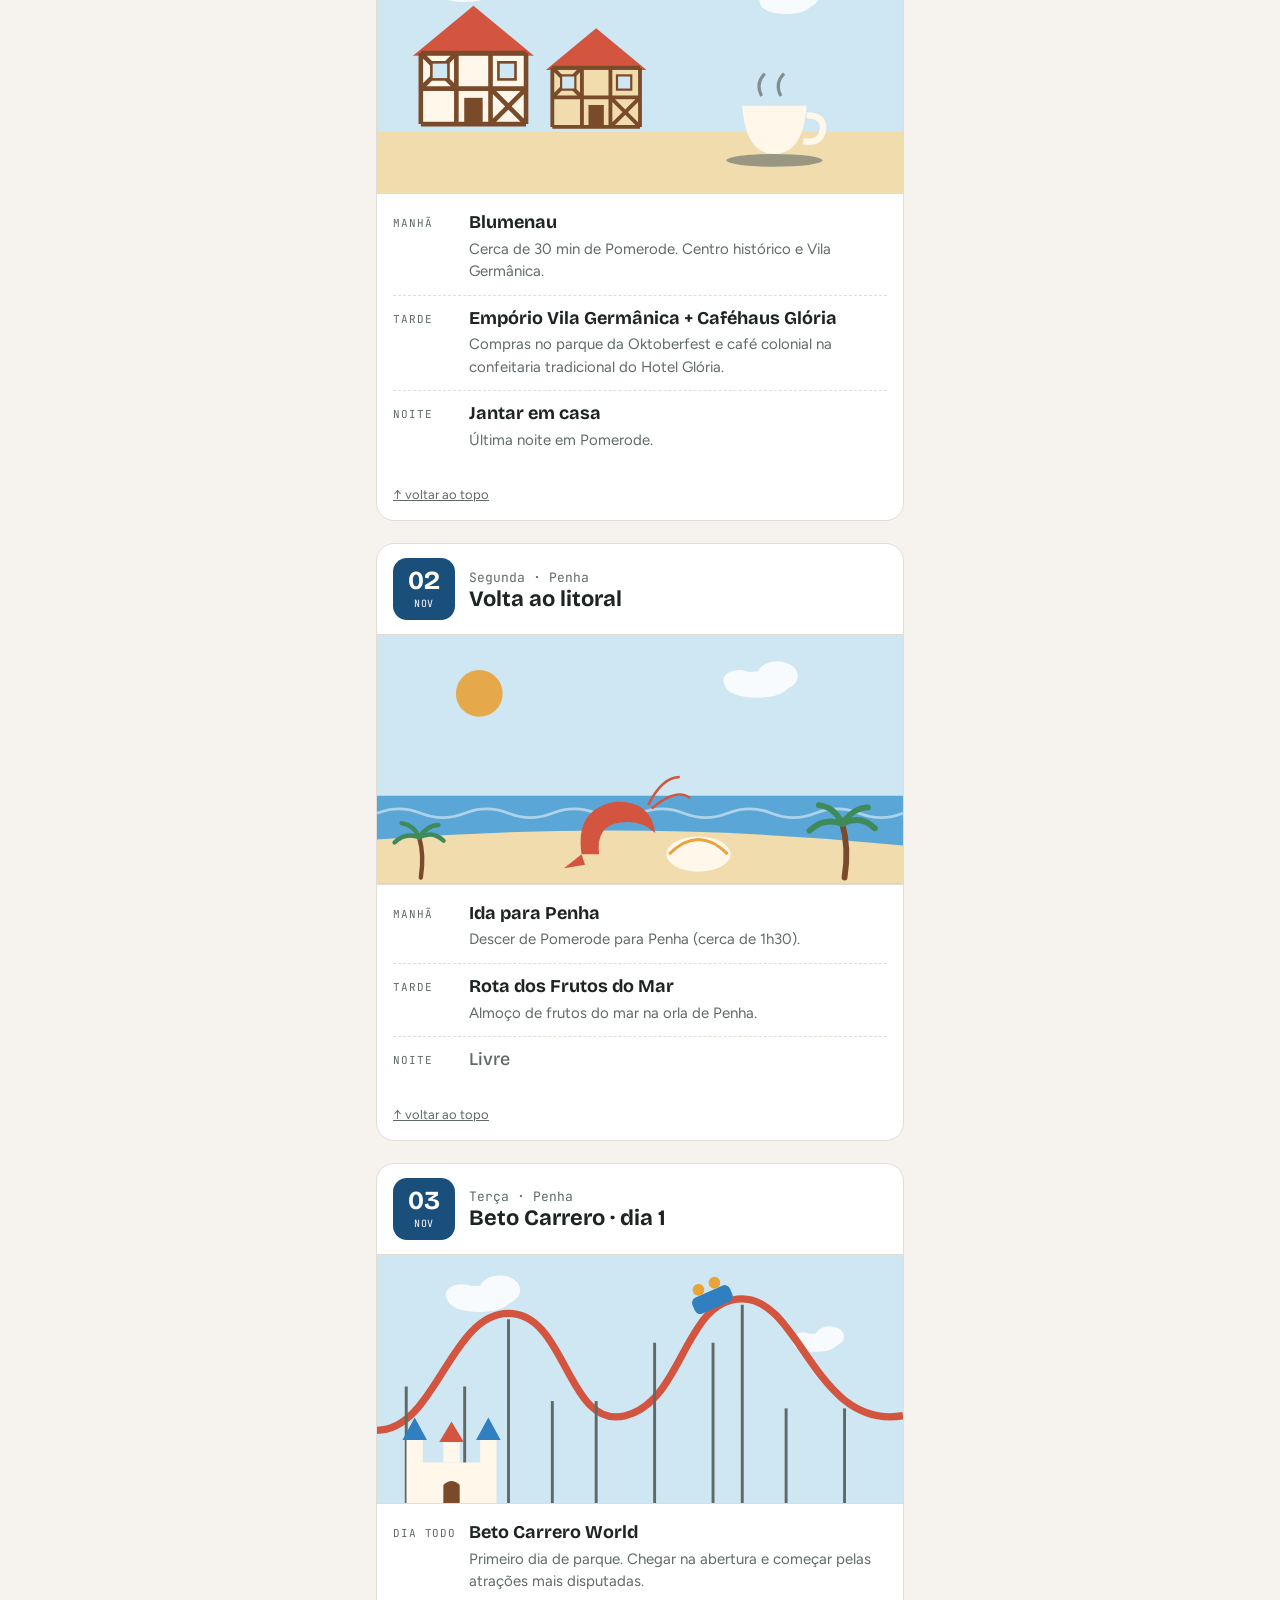
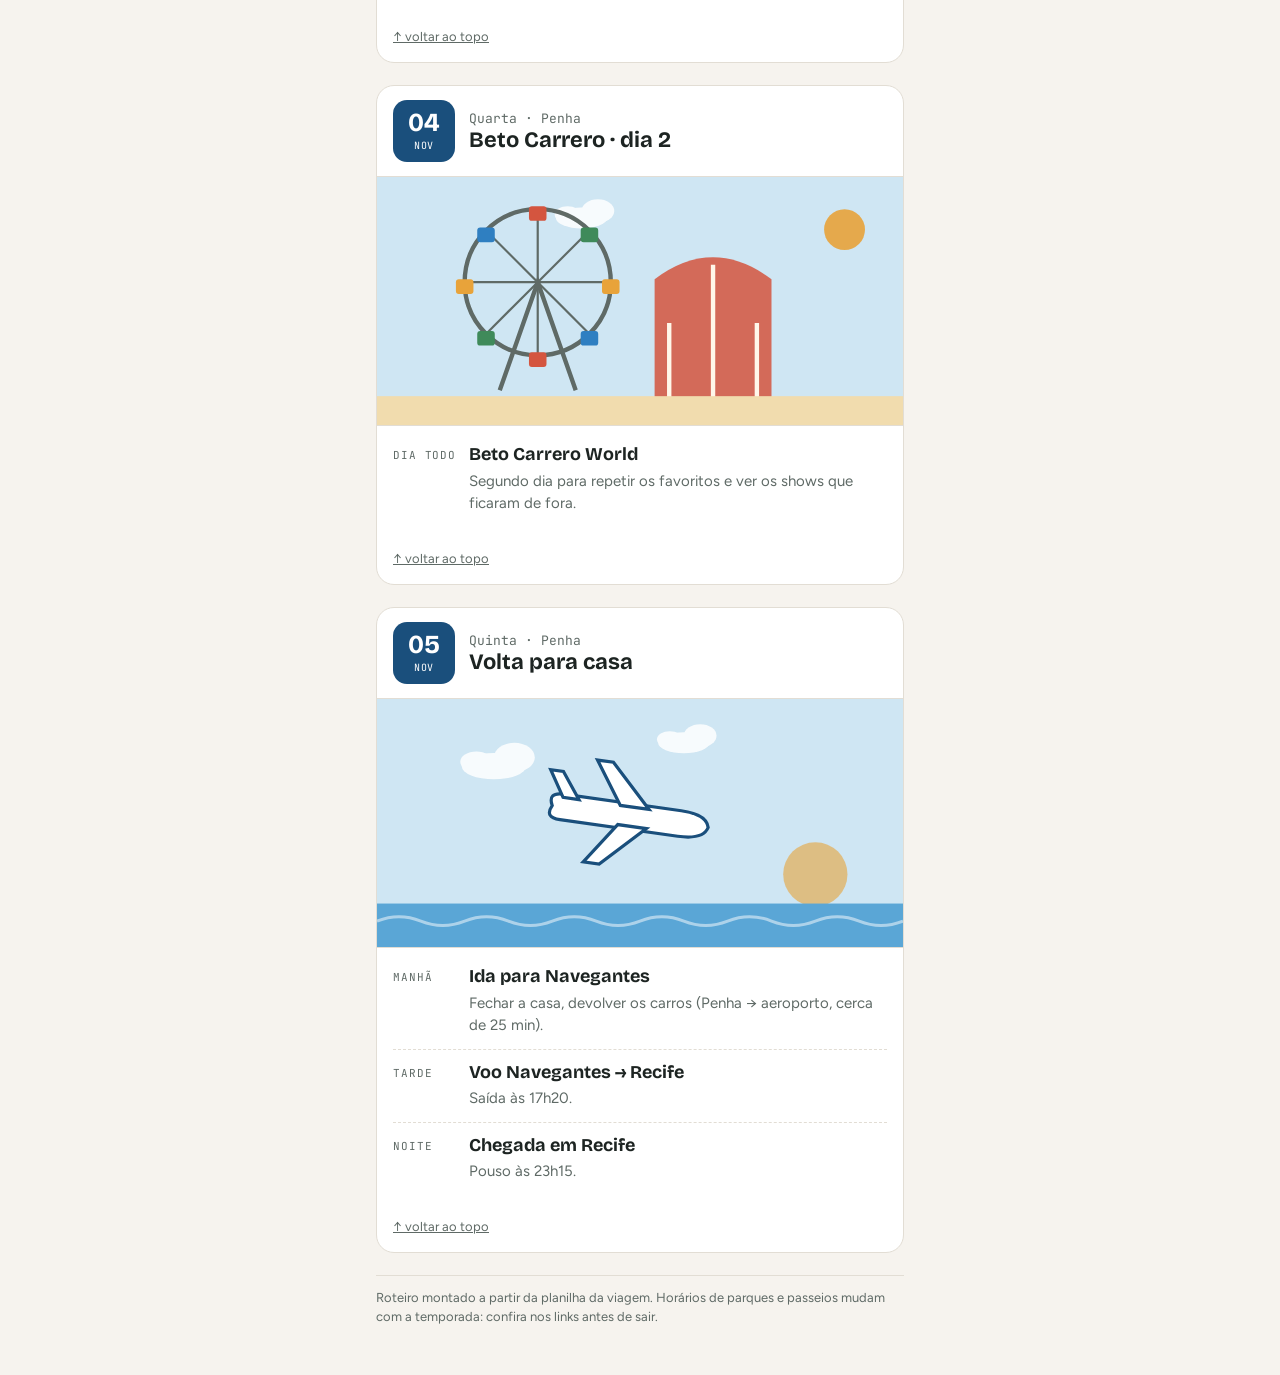
==== commit 68f646b2: "Previsão do tempo em cada dia (Open-Meteo) Mostra ícone, máxima, mínima e chance de chuva no cartão " ====
--- a/index.html
+++ b/index.html
@@ -38,6 +38,7 @@
 $('cities').innerHTML=R.citiesHTML();
 $('strip').innerHTML=R.stripHTML();
 $('days').innerHTML=R.daysHTML();
+R.clima();
 </script>
 </body>
 </html>
--- a/estilo.css
+++ b/estilo.css
@@ -54,6 +54,18 @@
 .sec-title{display:grid;gap:4px;margin-bottom:14px}
 .sec-title h2{font-size:28px;font-weight:700}
 
+/* capa compacta + contagem (menu) */
+.hero.compact{padding-block:4px 16px}
+.countdown{display:grid;grid-template-columns:auto 1fr;align-items:center;gap:14px;background:var(--surface);border:1px solid var(--line);border-radius:16px;padding:12px 16px}
+.countdown b{font-family:var(--display);font-size:44px;font-weight:800;line-height:1;font-variant-numeric:tabular-nums;color:var(--pe-ink)}
+.countdown b span{display:block;font-size:13px;font-weight:700;line-height:1.2;text-align:center;color:var(--muted)}
+.countdown strong{display:block;font-family:var(--display);font-size:19px;line-height:1.2}
+.countdown small{display:block;color:var(--muted);font-size:13px;margin-top:2px}
+.cal{padding-block:16px 22px}
+.chip.today{outline:3px solid var(--red);outline-offset:2px;box-shadow:0 0 0 6px color-mix(in srgb,var(--red) 18%,transparent)}
+.chip.today .wd{font-weight:700;color:var(--red)}
+.day.today{border:2px solid var(--red)}
+
 /* cidades */
 .cities{display:grid;gap:14px}
 .city{border-radius:16px;overflow:hidden;background:var(--surface);border:1px solid var(--line)}
@@ -76,6 +88,7 @@
 .btn{display:inline-flex;align-items:center;gap:6px;font-weight:600;font-size:15px;text-decoration:none;padding:10px 14px;border-radius:12px;border:1px solid var(--line);background:var(--surface)}
 .btn.primary{border-color:transparent;color:var(--surface)}
 .c-bc .btn.primary{background:var(--bc-ink)} .c-po .btn.primary{background:var(--po-ink)} .c-pe .btn.primary{background:var(--pe-ink)}
+.city p.addr{color:var(--fg);font-size:15px;font-weight:500}
 .pending{font-size:14px;color:var(--muted);border:1px dashed var(--line);border-radius:12px;padding:10px 14px}
 
 /* faixa de dias */
@@ -94,7 +107,14 @@
 /* dias */
 .days{display:grid;gap:22px}
 .day{background:var(--surface);border:1px solid var(--line);border-radius:18px;overflow:hidden;scroll-margin-top:12px}
-.day-head{display:grid;grid-template-columns:auto 1fr;gap:14px;align-items:center;padding:14px 16px}
+.day-head{display:grid;grid-template-columns:auto 1fr auto;gap:14px;align-items:center;padding:14px 16px}
+.wx{display:grid;justify-items:center;gap:1px;min-width:58px;text-align:center;font-variant-numeric:tabular-nums;line-height:1.15}
+.wx .ic{font-size:26px;line-height:1}
+.wx .t{font-family:var(--mono);font-size:12px;color:var(--muted)}
+.wx .t b{color:var(--fg);font-weight:500}
+.wx .rain{font-family:var(--mono);font-size:11px;color:var(--pe-ink)}
+.wx .soon{font-family:var(--mono);font-size:10px;color:var(--muted)}
+.chip .wx-mini{font-family:var(--mono);font-size:11px;min-height:1.3em}
 .stamp{display:grid;place-items:center;width:62px;height:62px;border-radius:14px;color:#fff;text-align:center;line-height:1}
 .stamp b{font-family:var(--display);font-size:26px;font-variant-numeric:tabular-nums}
 .stamp small{font-family:var(--mono);font-size:10px;letter-spacing:.06em}
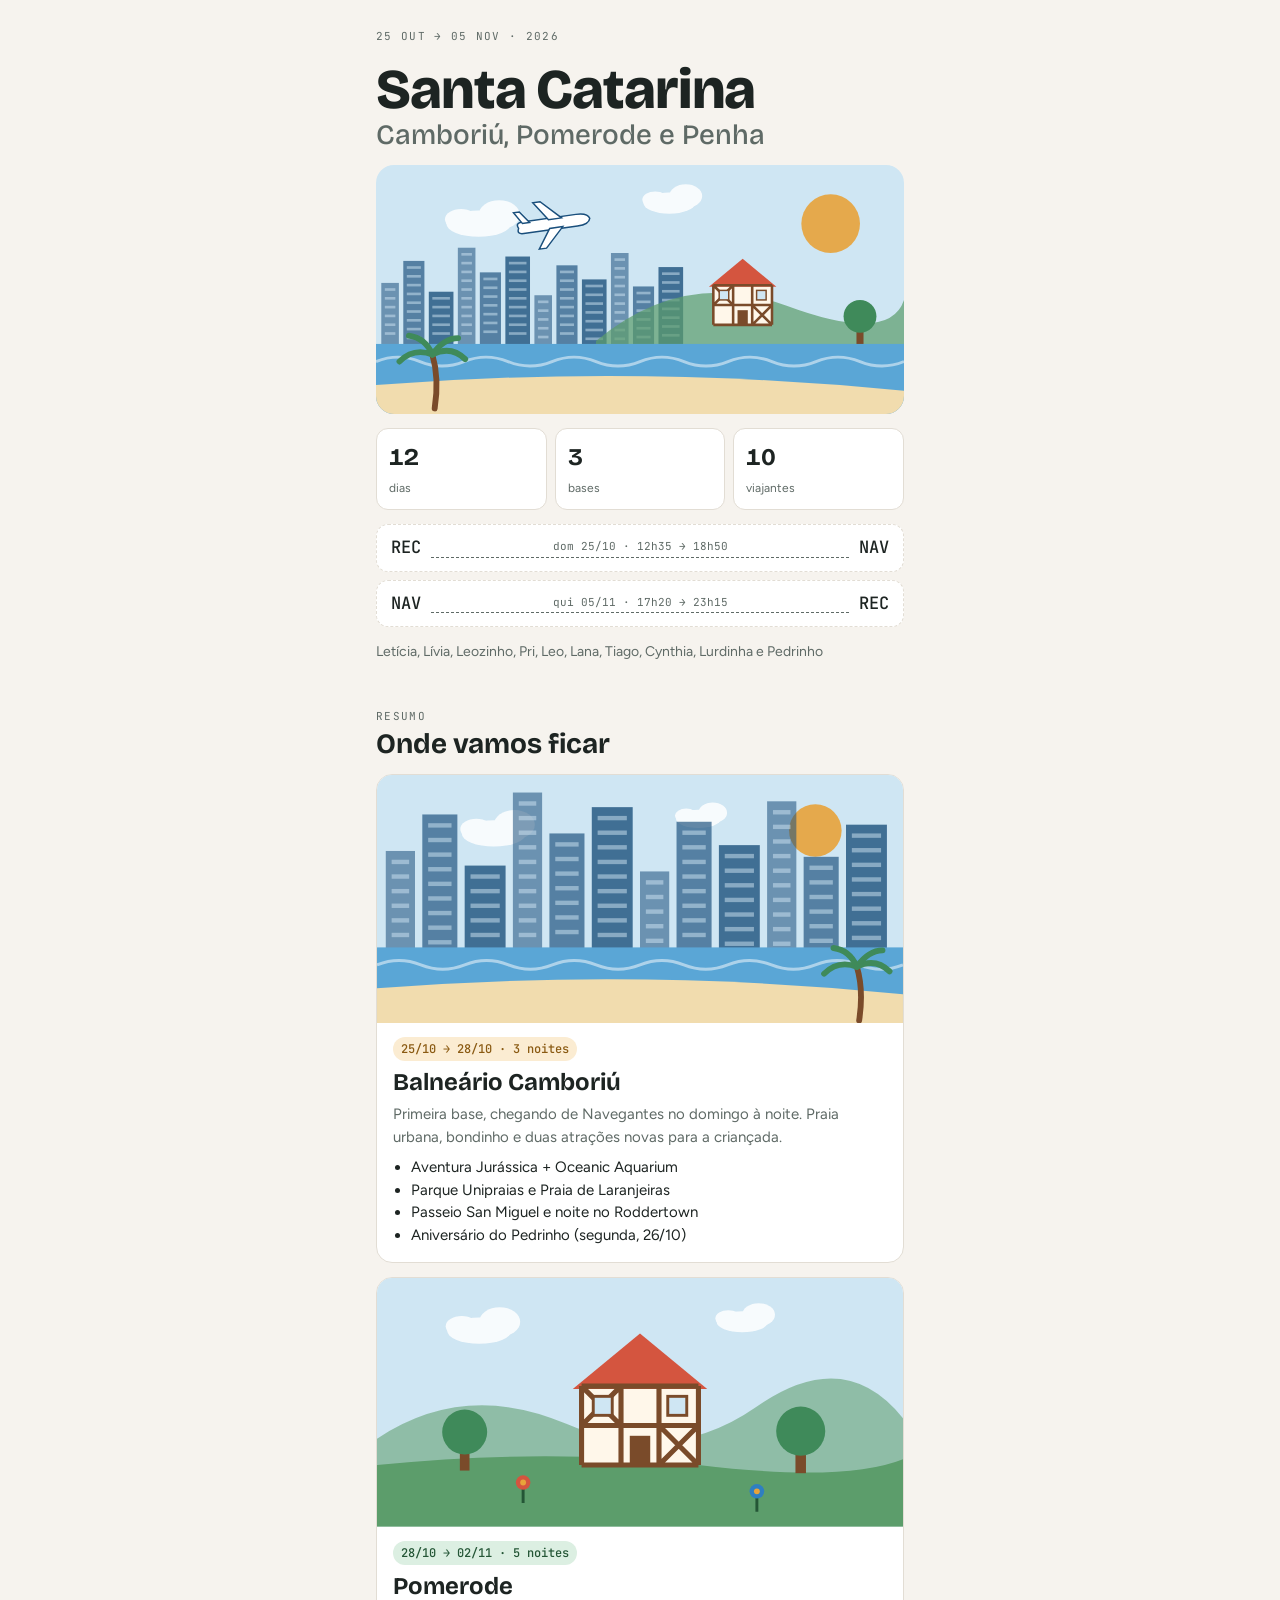
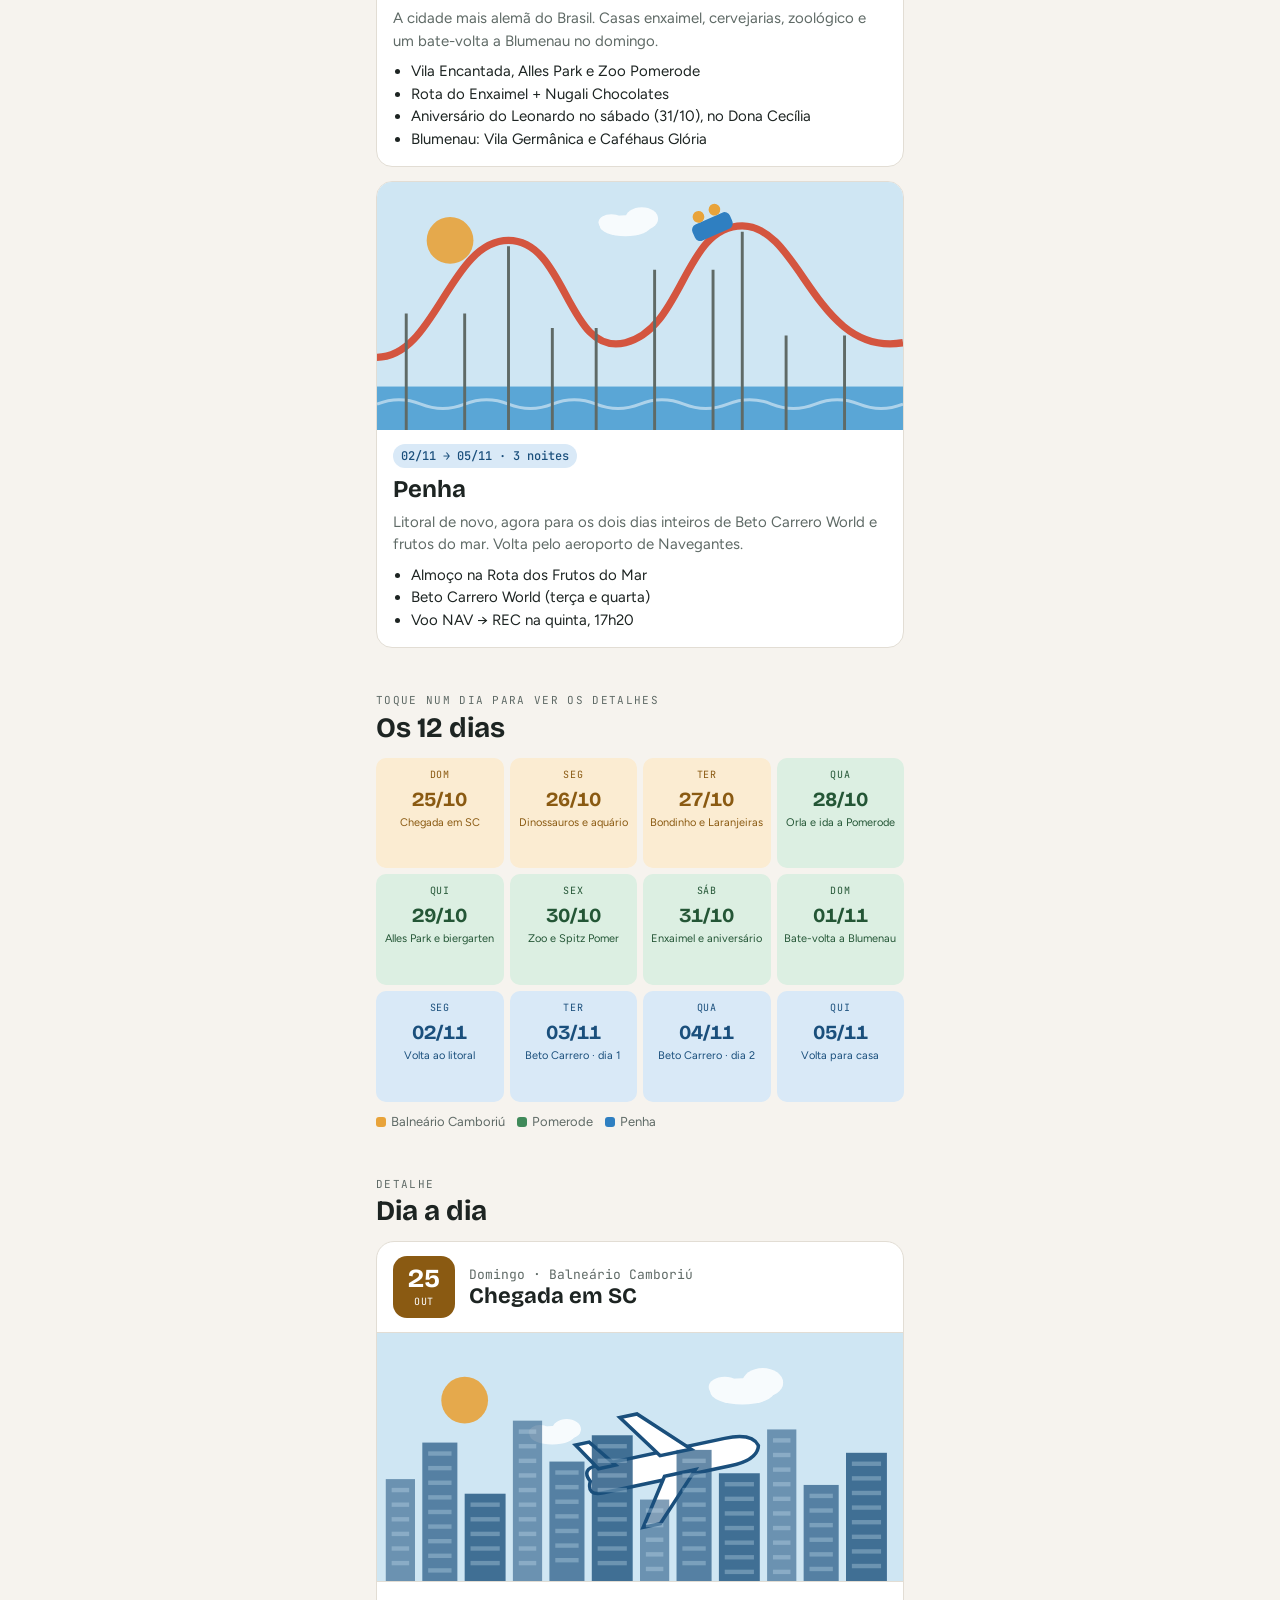
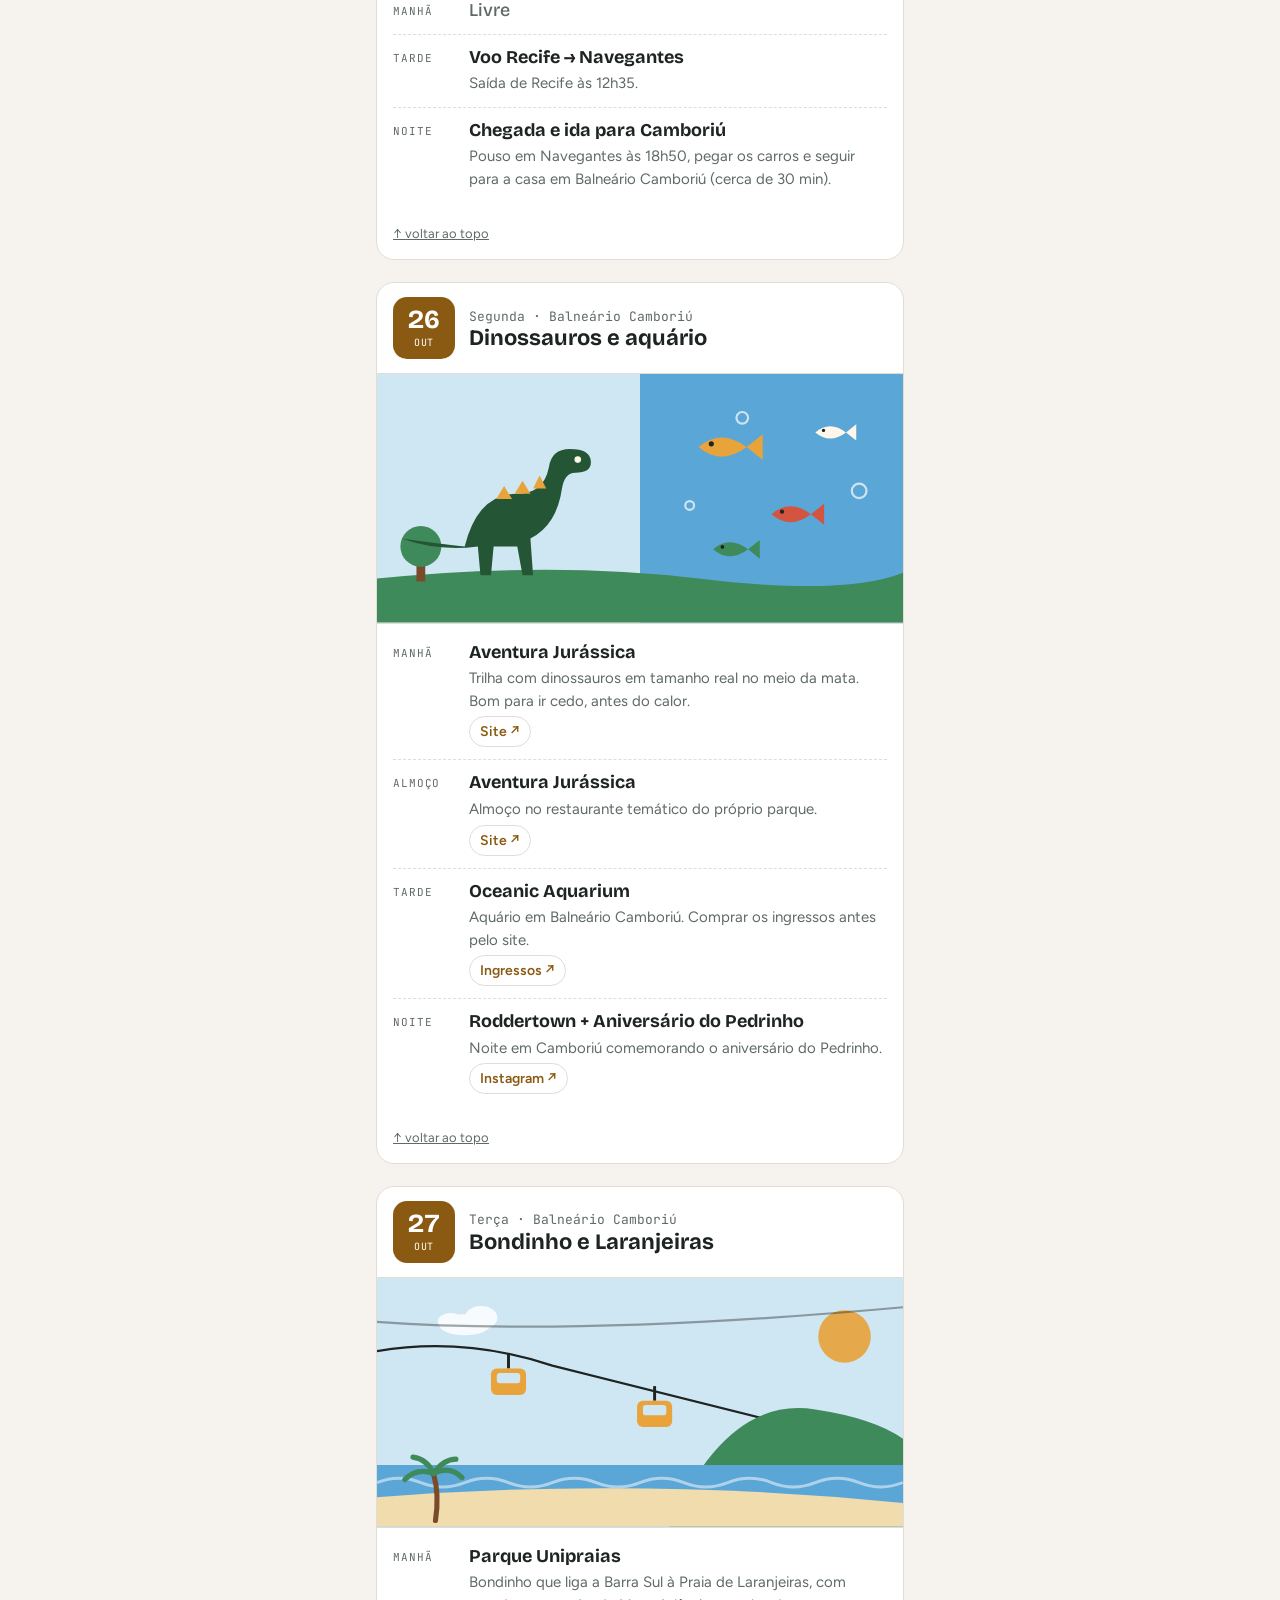
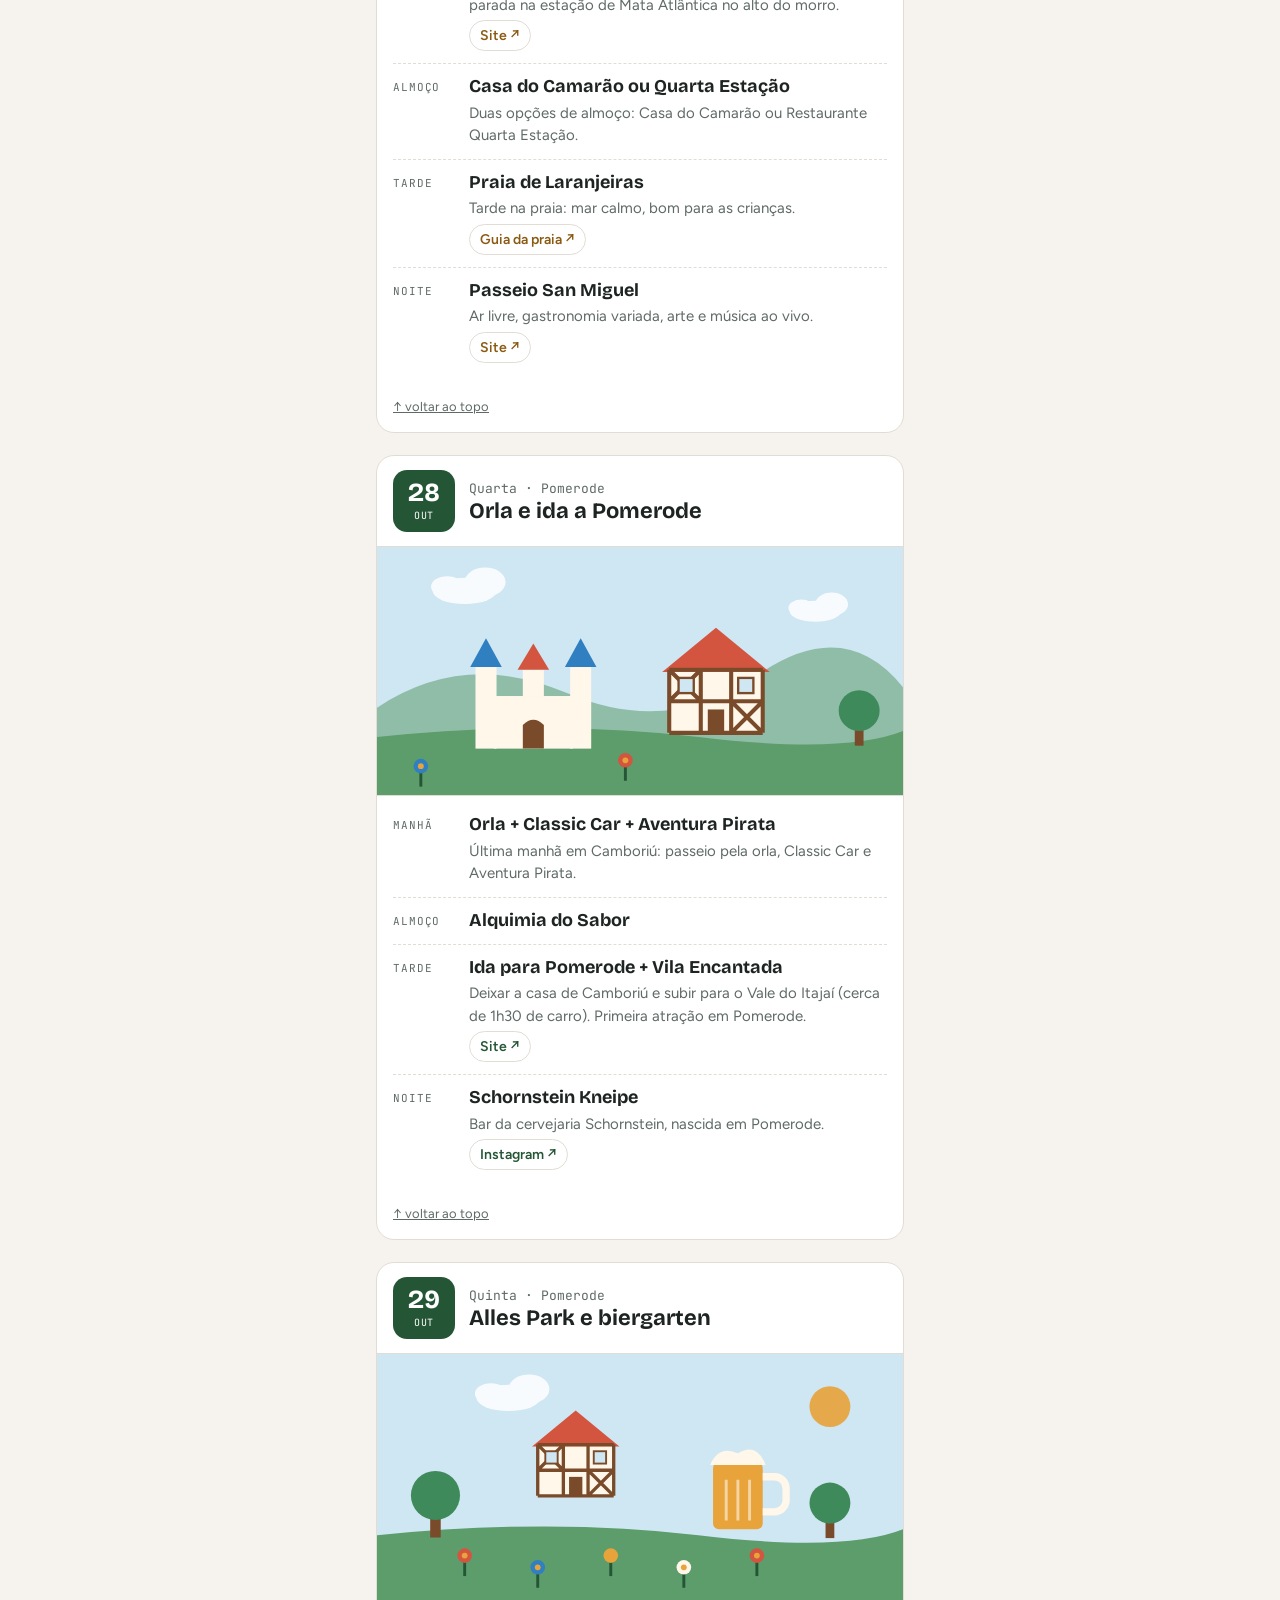
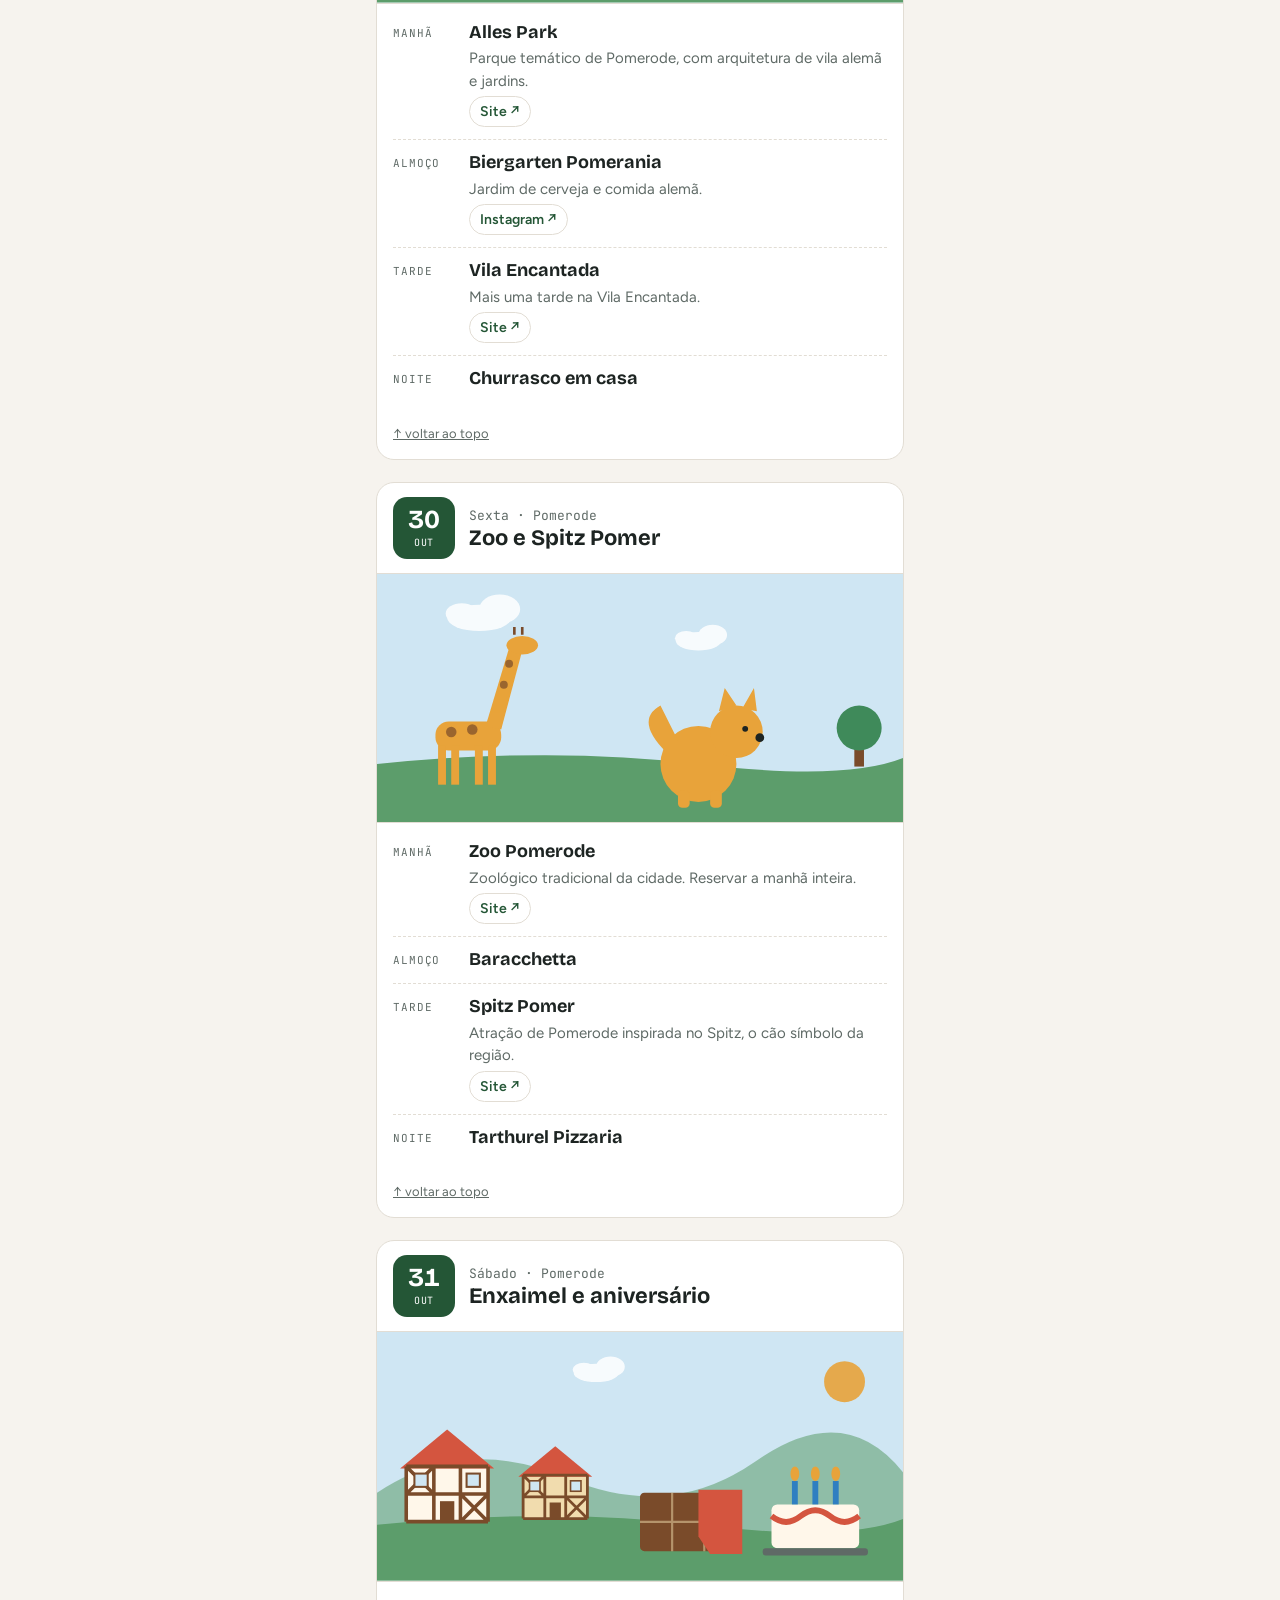
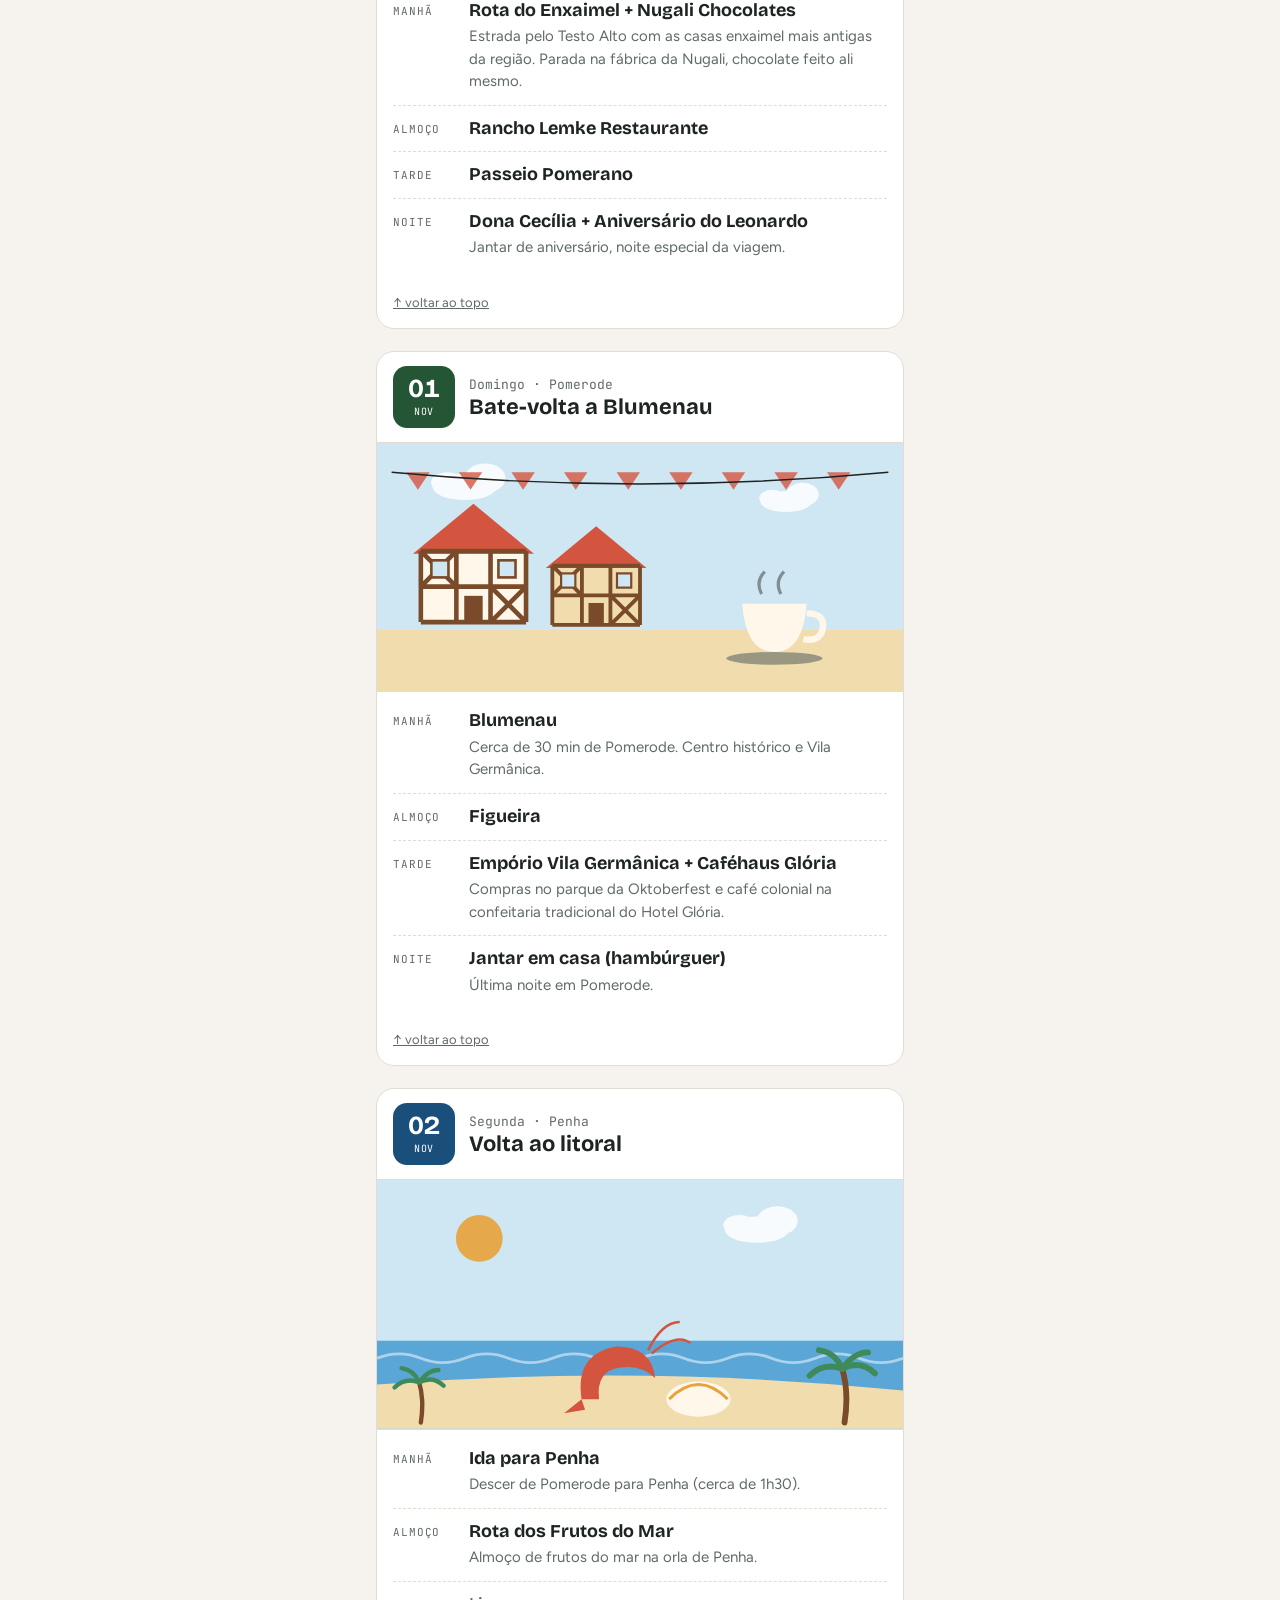
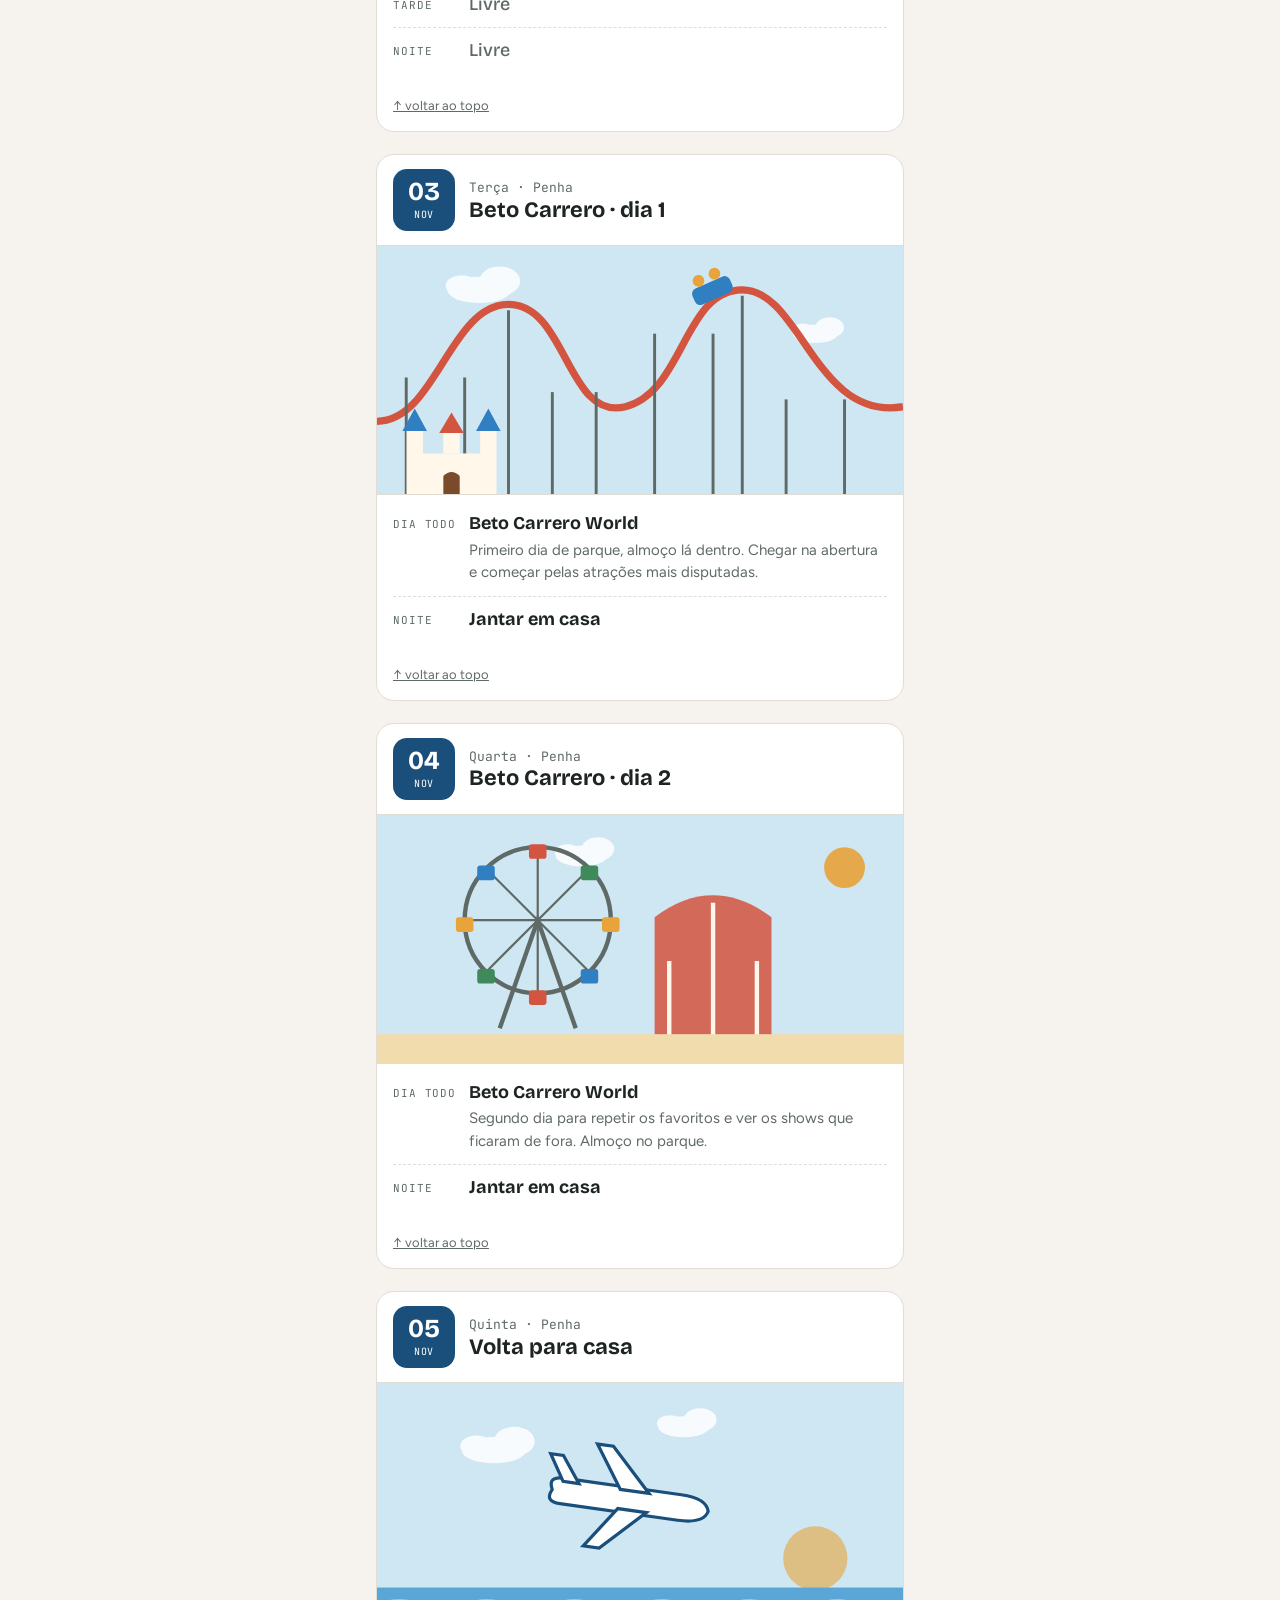
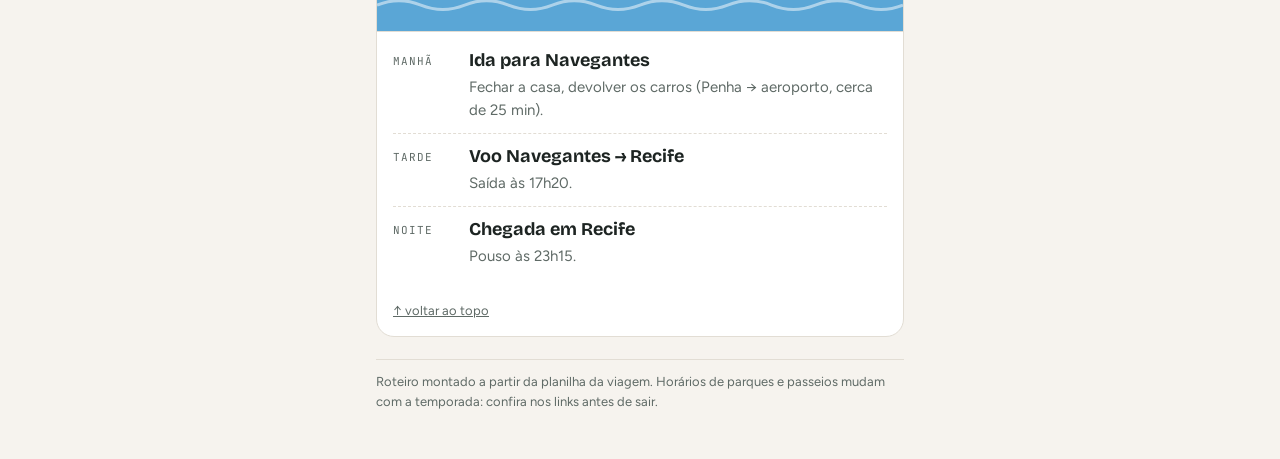
==== commit 5431dee1: "Atualiza o roteiro com a nova planilha: almoços, jantares e aniversários Co-Authored-By: Claude Opus" ====
--- a/index.html
+++ b/index.html
@@ -4,9 +4,23 @@
 <meta charset="utf-8">
 <meta name="viewport" content="width=device-width, initial-scale=1">
 <title>Roteiro Santa Catarina 2026</title>
+<meta name="description" content="25 out → 05 nov · 12 dias por Balneário Camboriú, Pomerode e Penha. Roteiro dia a dia, casas e mapas.">
+<meta name="theme-color" content="#5aa6d6">
+<!-- prévia do link (WhatsApp, Instagram, etc.) -->
+<meta property="og:type" content="website">
+<meta property="og:locale" content="pt_BR">
+<meta property="og:site_name" content="Viagem SC 2026">
+<meta property="og:title" content="Santa Catarina 2026 · Roteiro da viagem">
+<meta property="og:description" content="25 out → 05 nov · 12 dias por Balneário Camboriú, Pomerode e Penha. Roteiro dia a dia, casas e mapas.">
+<meta property="og:url" content="https://leogomesfilho.github.io/RoteiroSC/">
+<meta property="og:image" content="https://leogomesfilho.github.io/RoteiroSC/capa.jpg">
+<meta property="og:image:width" content="1200">
+<meta property="og:image:height" content="630">
+<meta property="og:image:alt" content="Santa Catarina 2026: praia, prédios de Camboriú e casa enxaimel de Pomerode">
+<meta name="twitter:card" content="summary_large_image">
 <link rel="preconnect" href="https://fonts.googleapis.com">
 <link rel="stylesheet" href="https://fonts.googleapis.com/css2?family=Bricolage+Grotesque:opsz,wght@12..96,500;12..96,700;12..96,800&family=Figtree:wght@400;500;600&family=JetBrains+Mono:wght@500&display=swap">
-<link rel="stylesheet" href="estilo.css">
+<link rel="stylesheet" href="estilo.css?v=4">
 </head>
 <body>
 <div class="wrap" id="topo">
@@ -30,8 +44,8 @@
 
   <footer>Roteiro montado a partir da planilha da viagem. Horários de parques e passeios mudam com a temporada: confira nos links antes de sair.</footer>
 </div>
-<script src="dados.js"></script>
-<script src="roteiro.js"></script>
+<script src="dados.js?v=5"></script>
+<script src="roteiro.js?v=4"></script>
 <script>
 const R=window.Roteiro, $=id=>document.getElementById(id);
 $('hero').innerHTML=R.heroHTML();
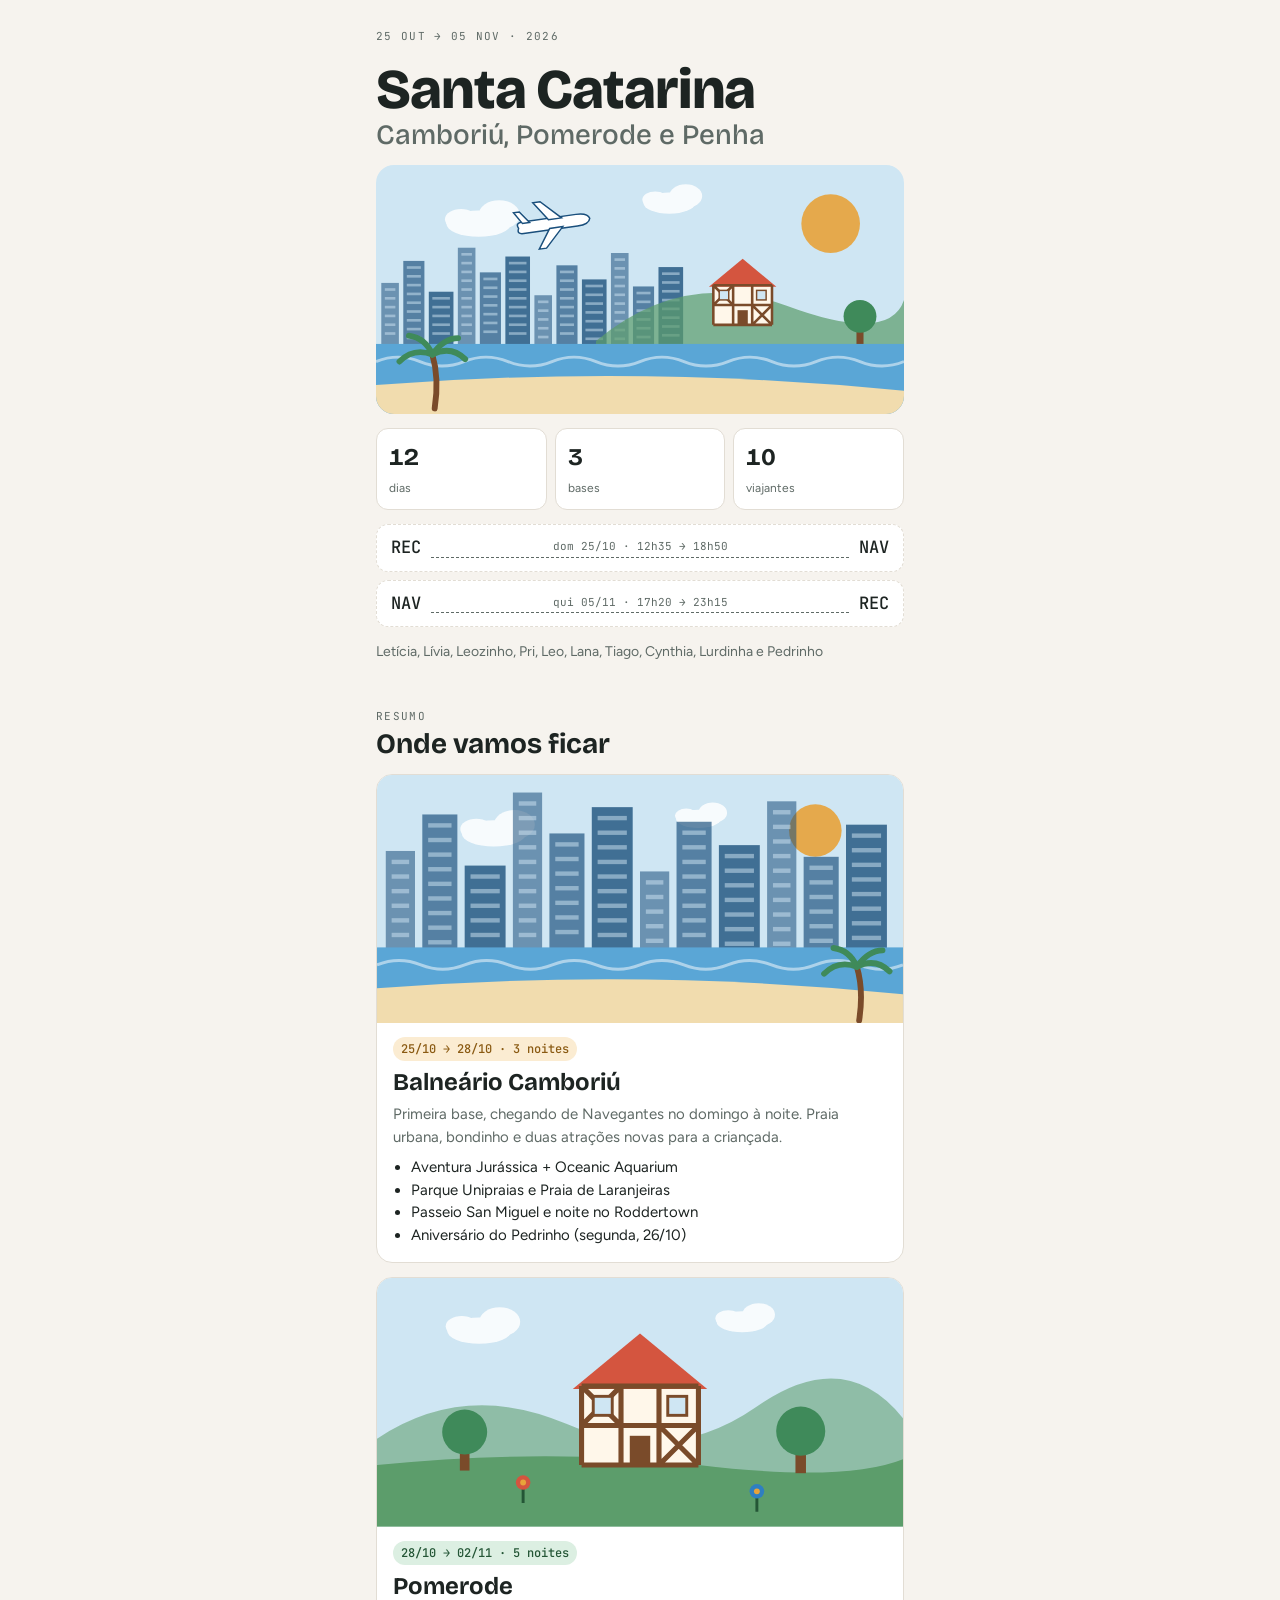
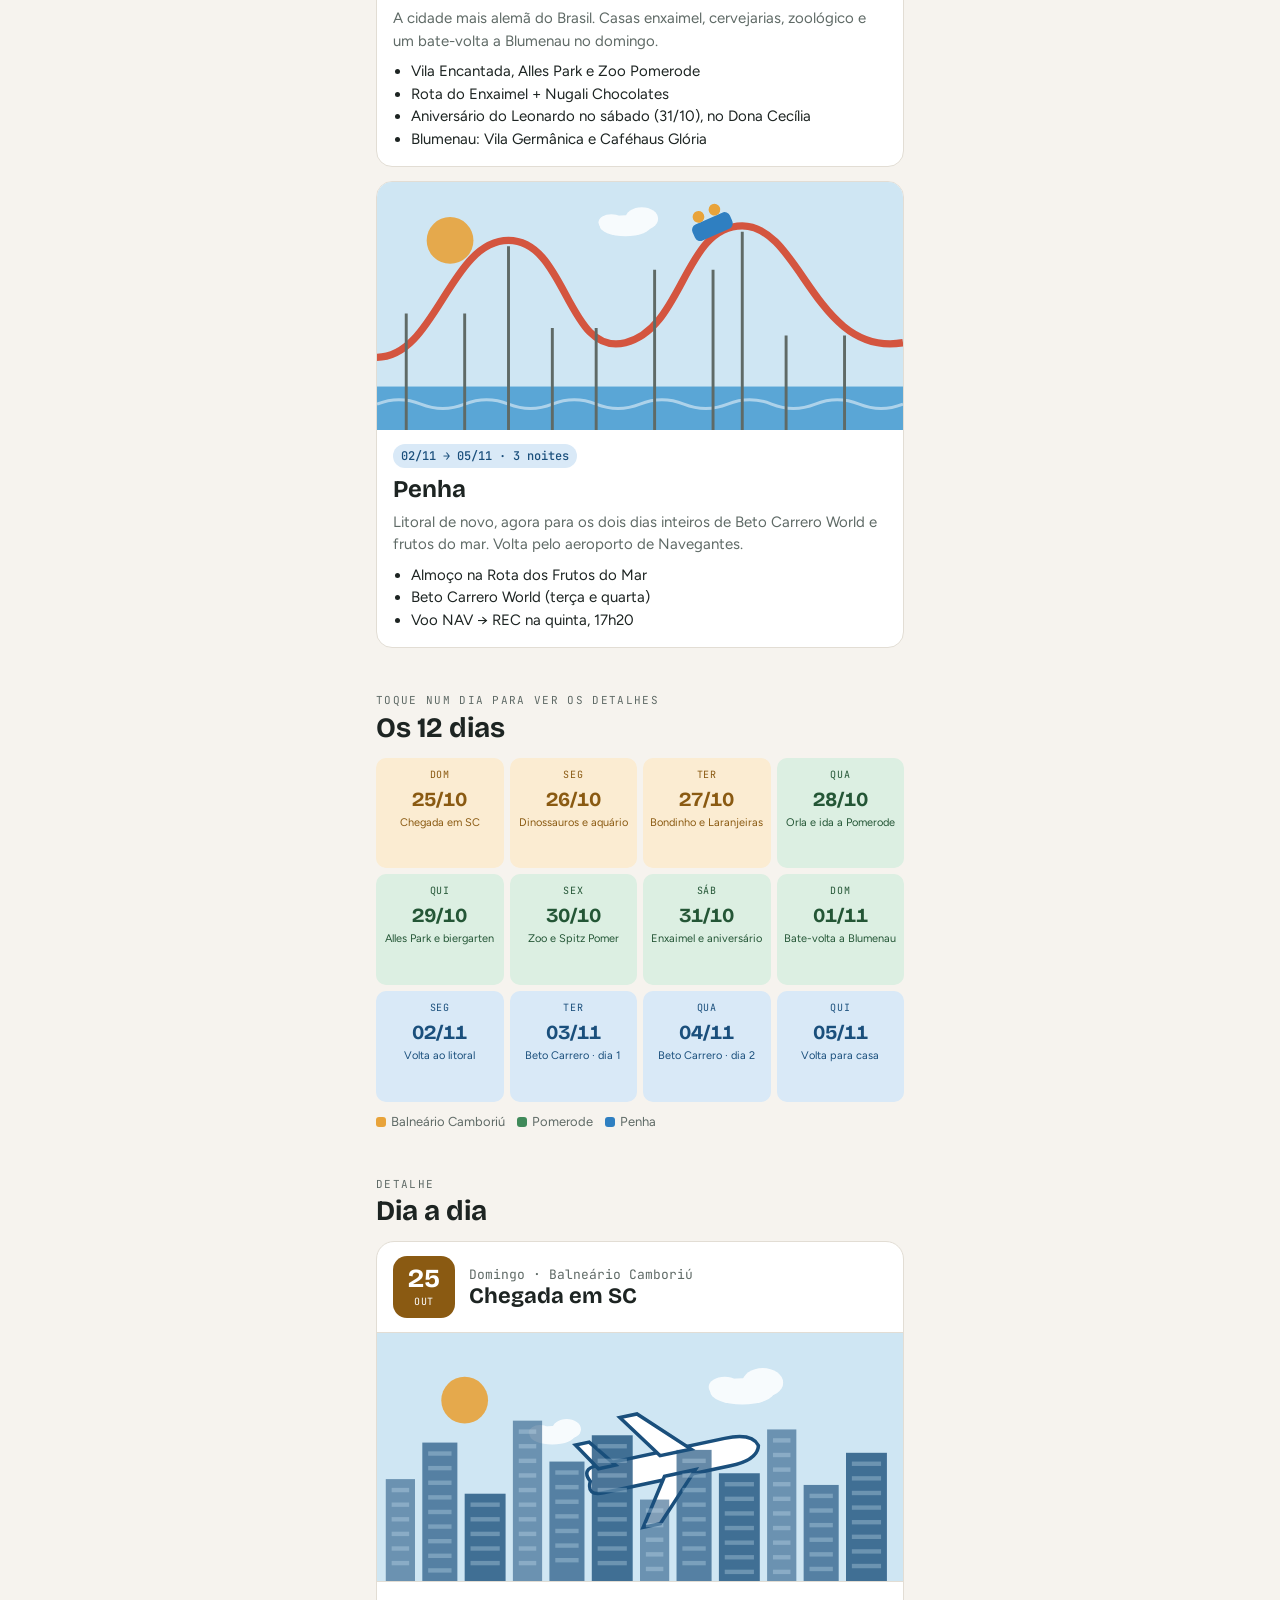
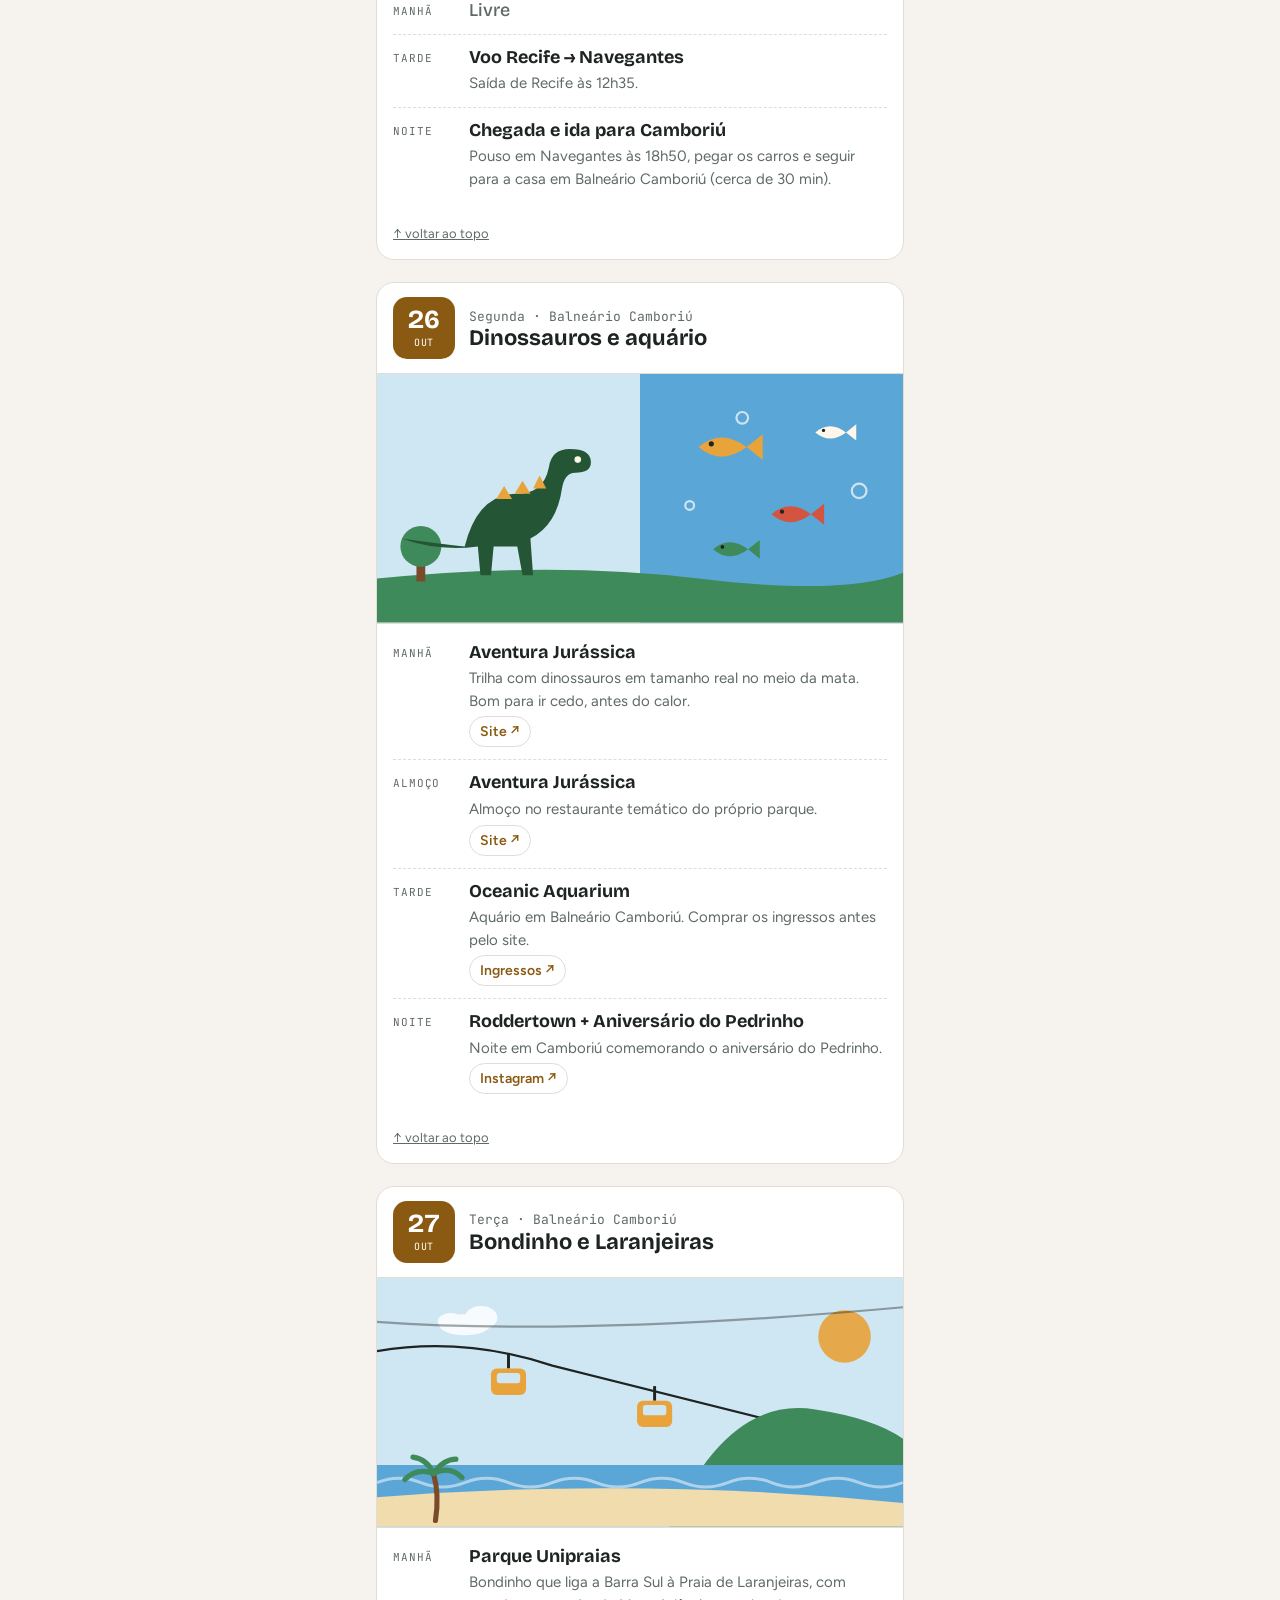
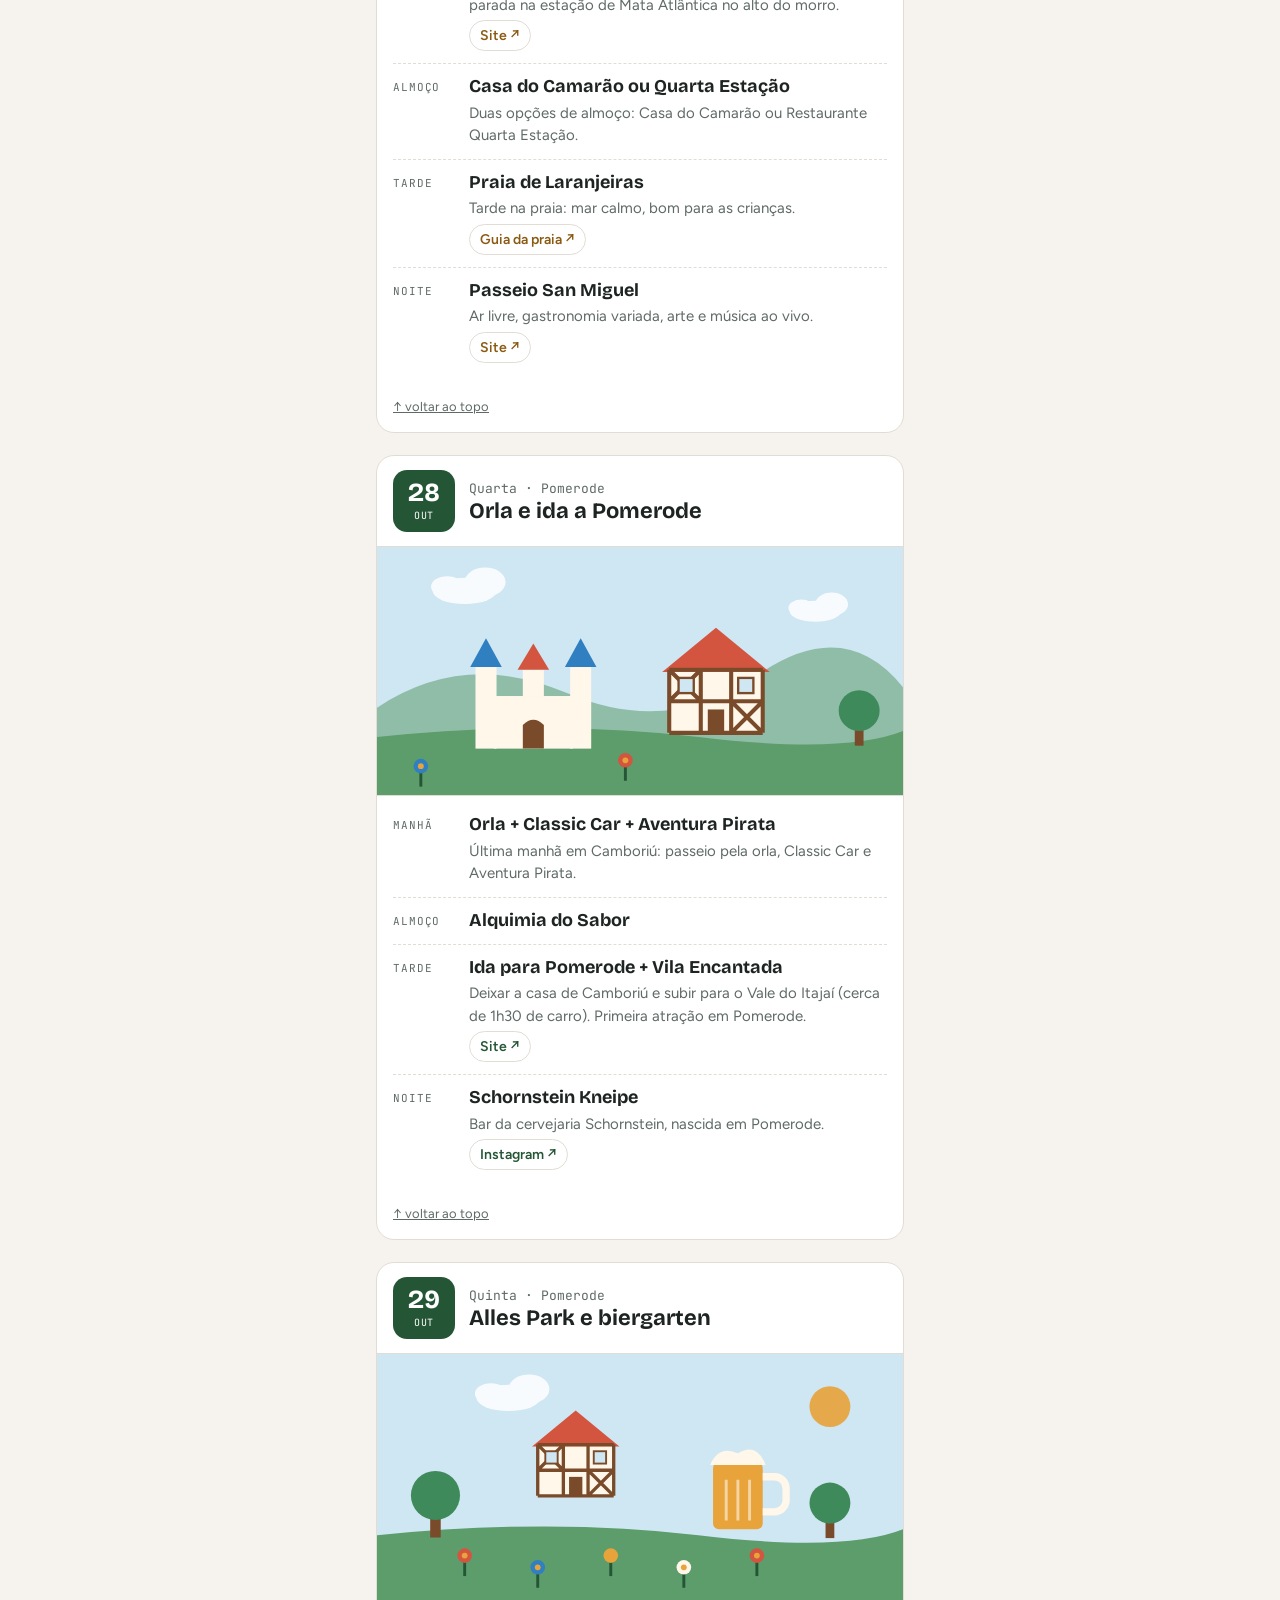
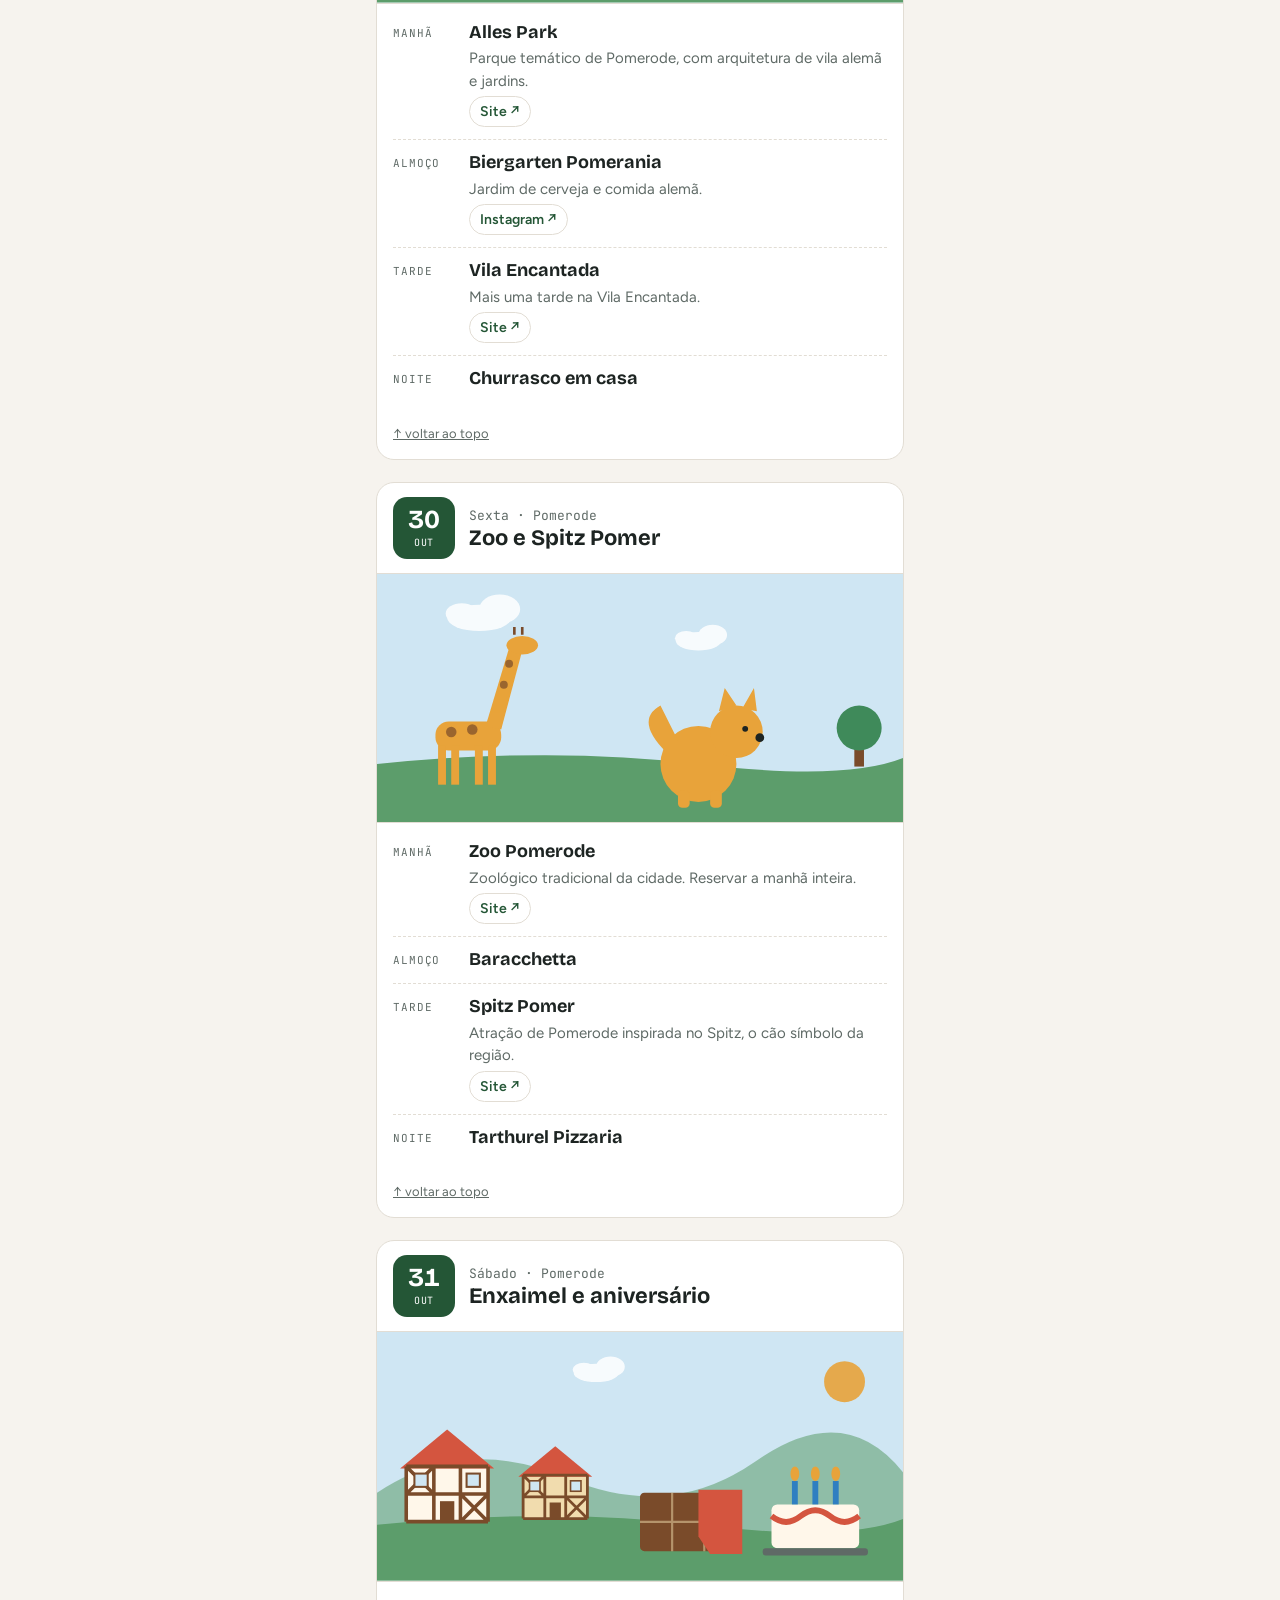
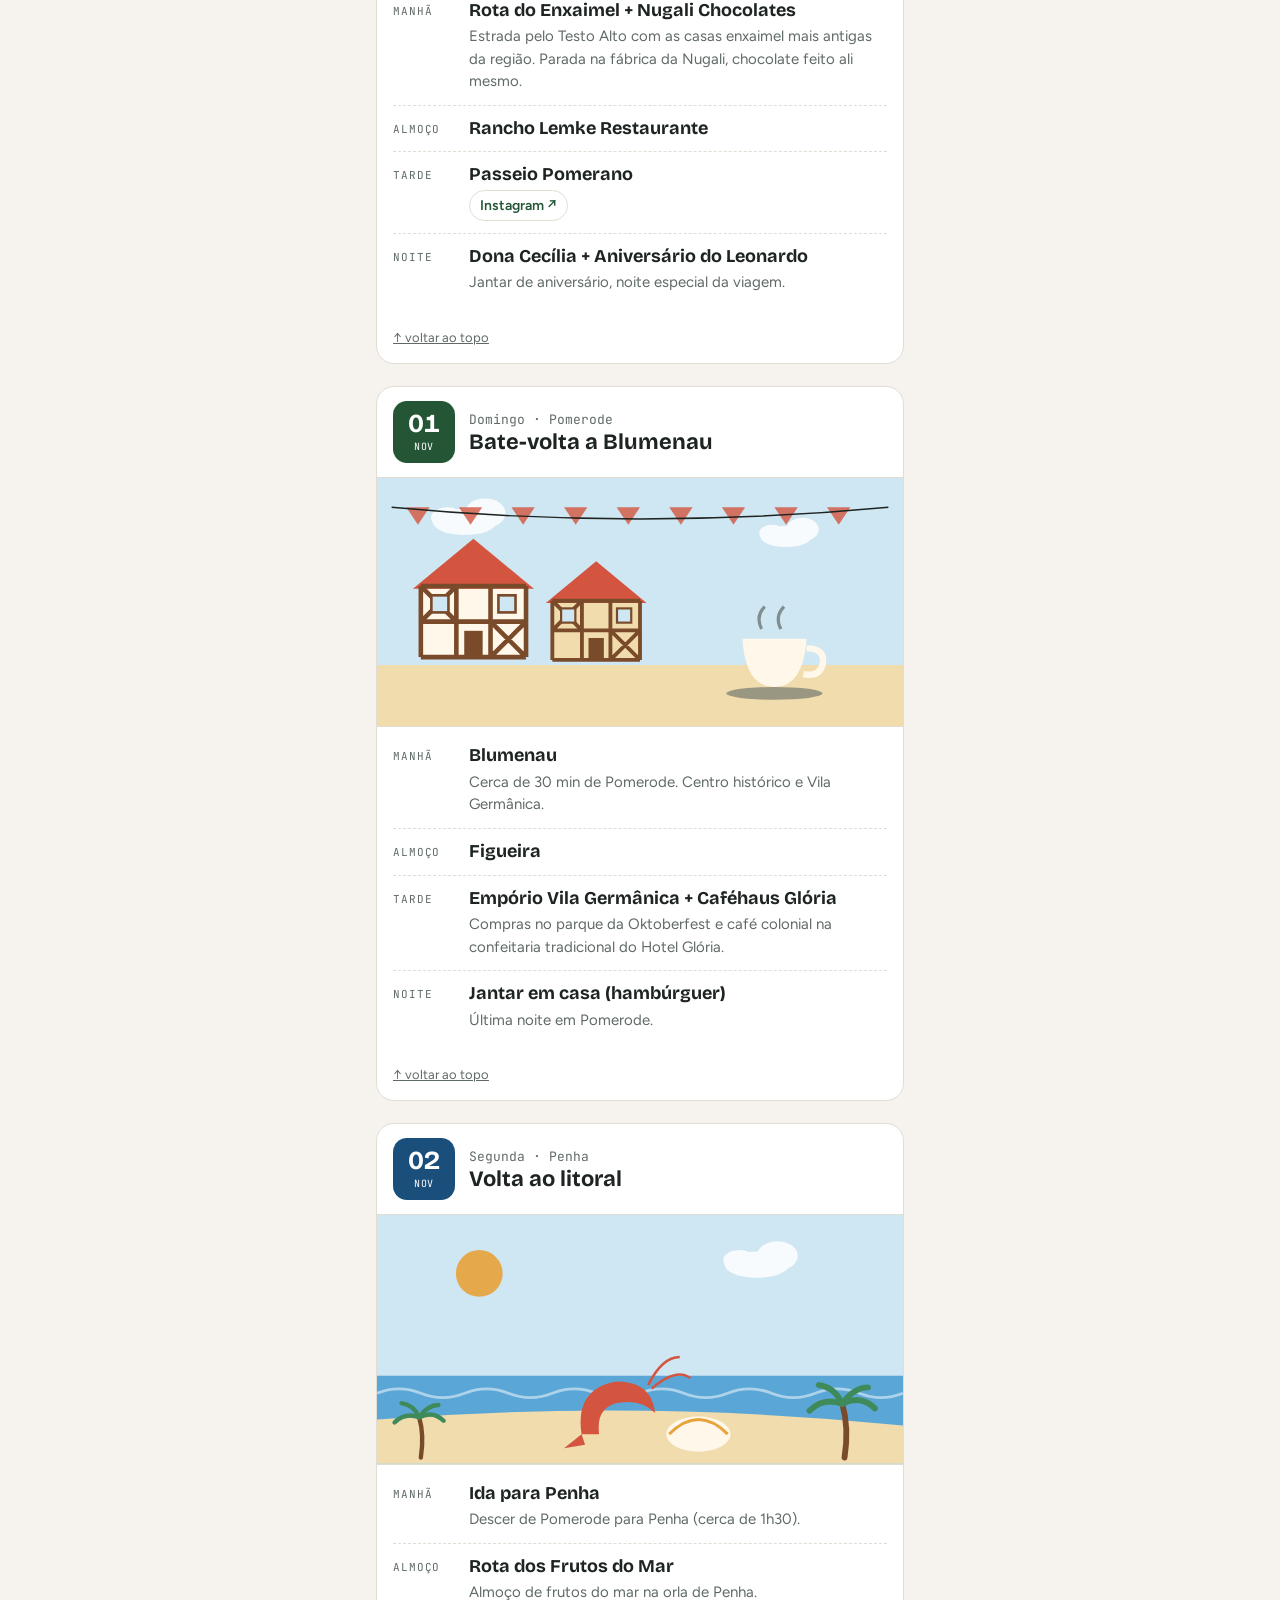
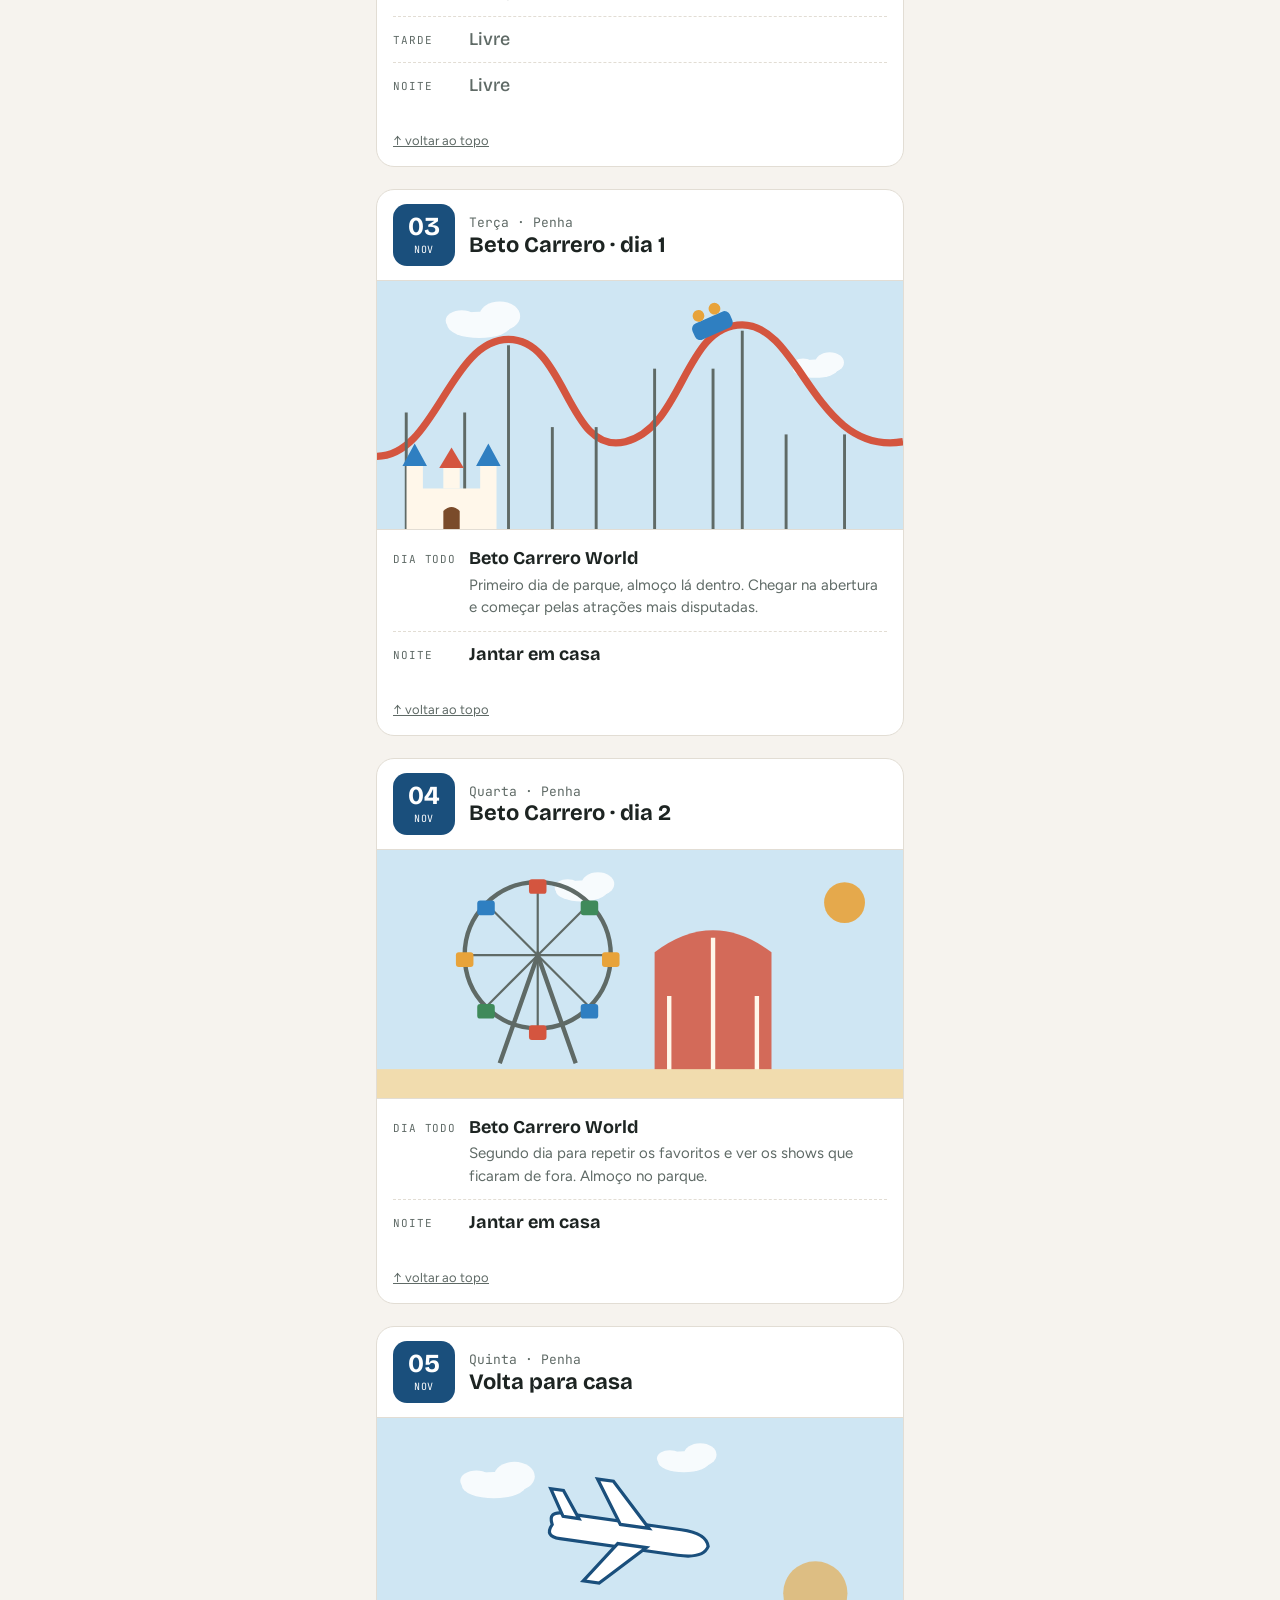
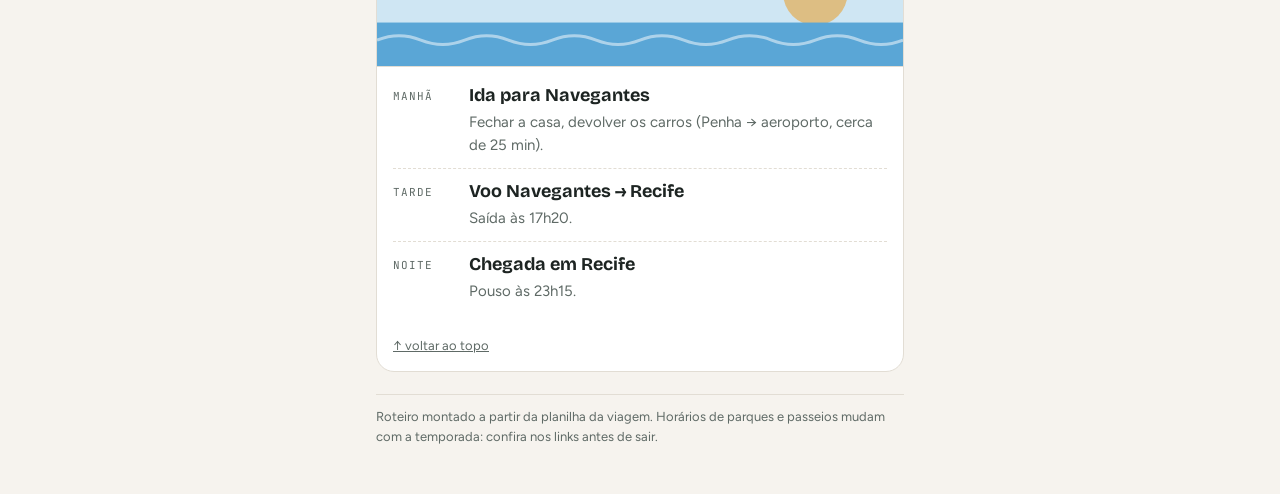
==== commit 2a120b1c: "Adiciona o Instagram do Passeio Pomerano, como na planilha Co-Authored-By: Claude Opus 5.5 (1M conte" ====
--- a/index.html
+++ b/index.html
@@ -44,7 +44,7 @@
 
   <footer>Roteiro montado a partir da planilha da viagem. Horários de parques e passeios mudam com a temporada: confira nos links antes de sair.</footer>
 </div>
-<script src="dados.js?v=5"></script>
+<script src="dados.js?v=6"></script>
 <script src="roteiro.js?v=4"></script>
 <script>
 const R=window.Roteiro, $=id=>document.getElementById(id);
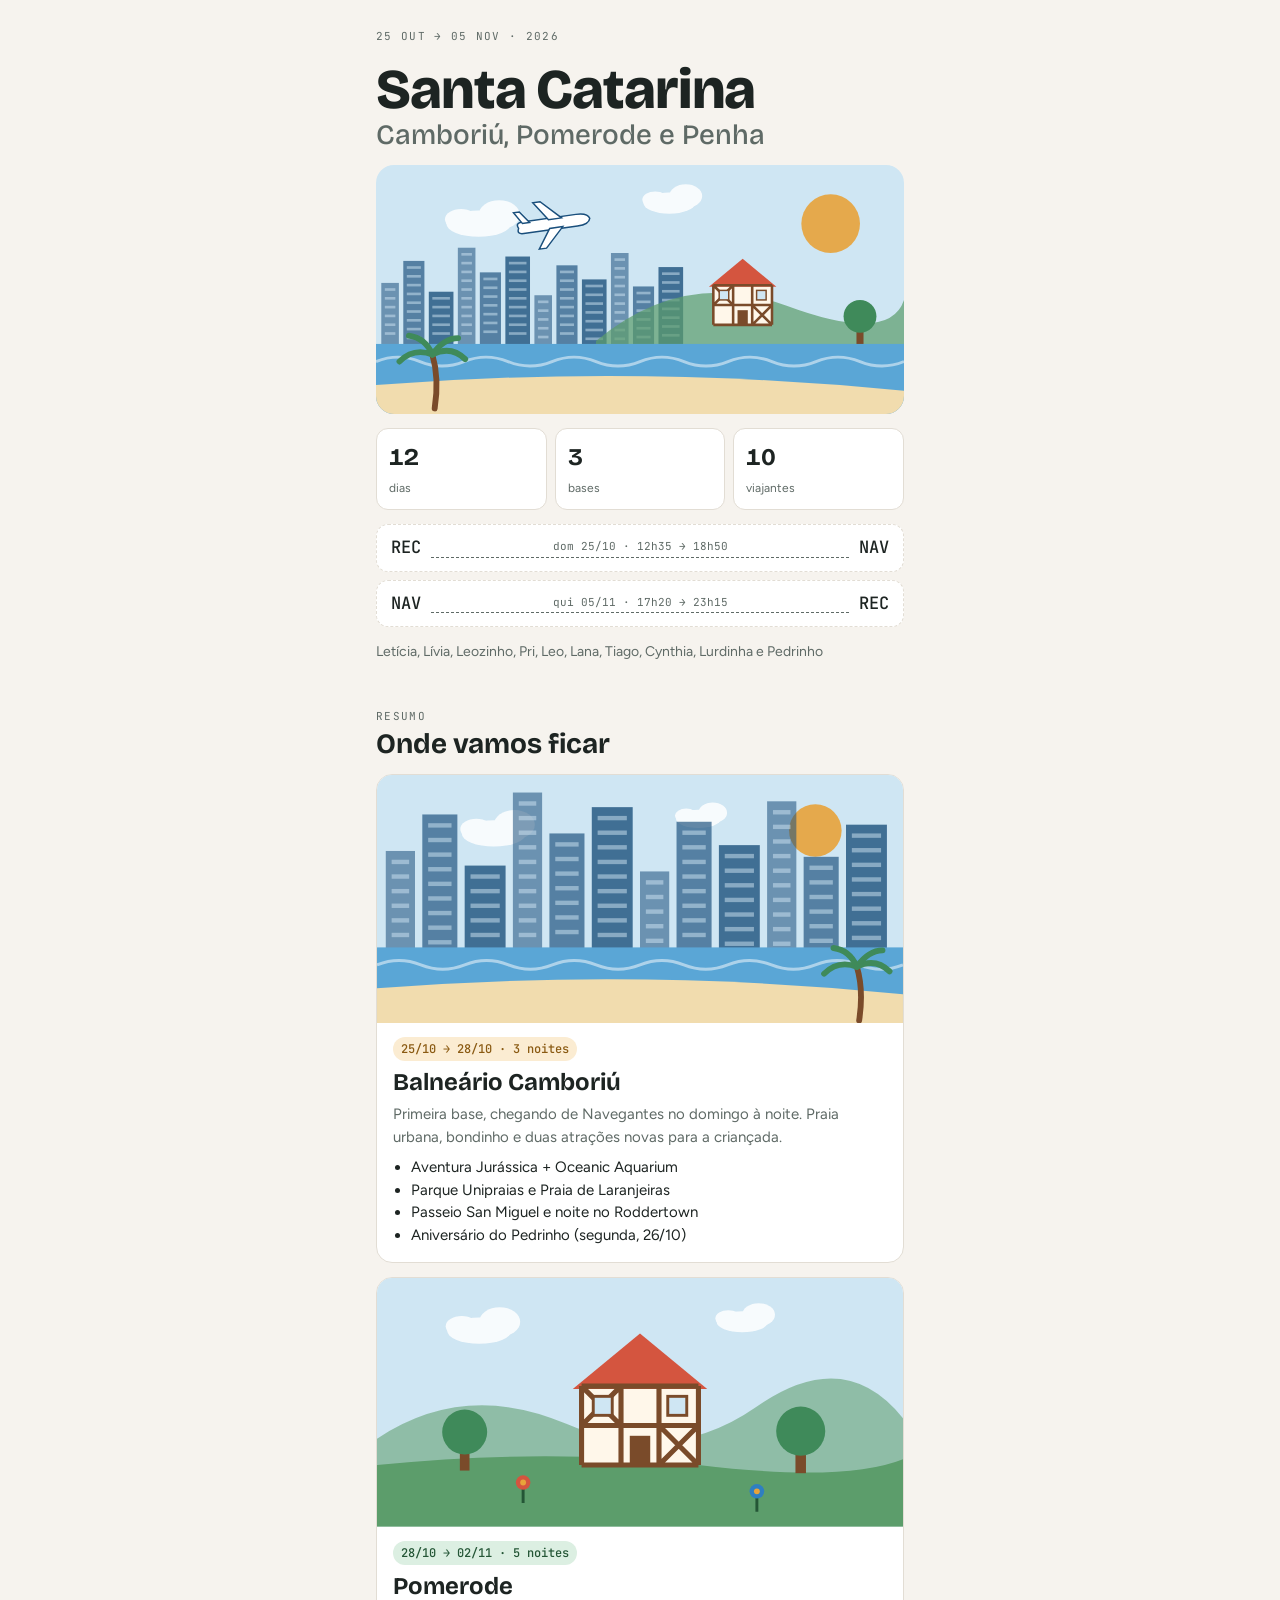
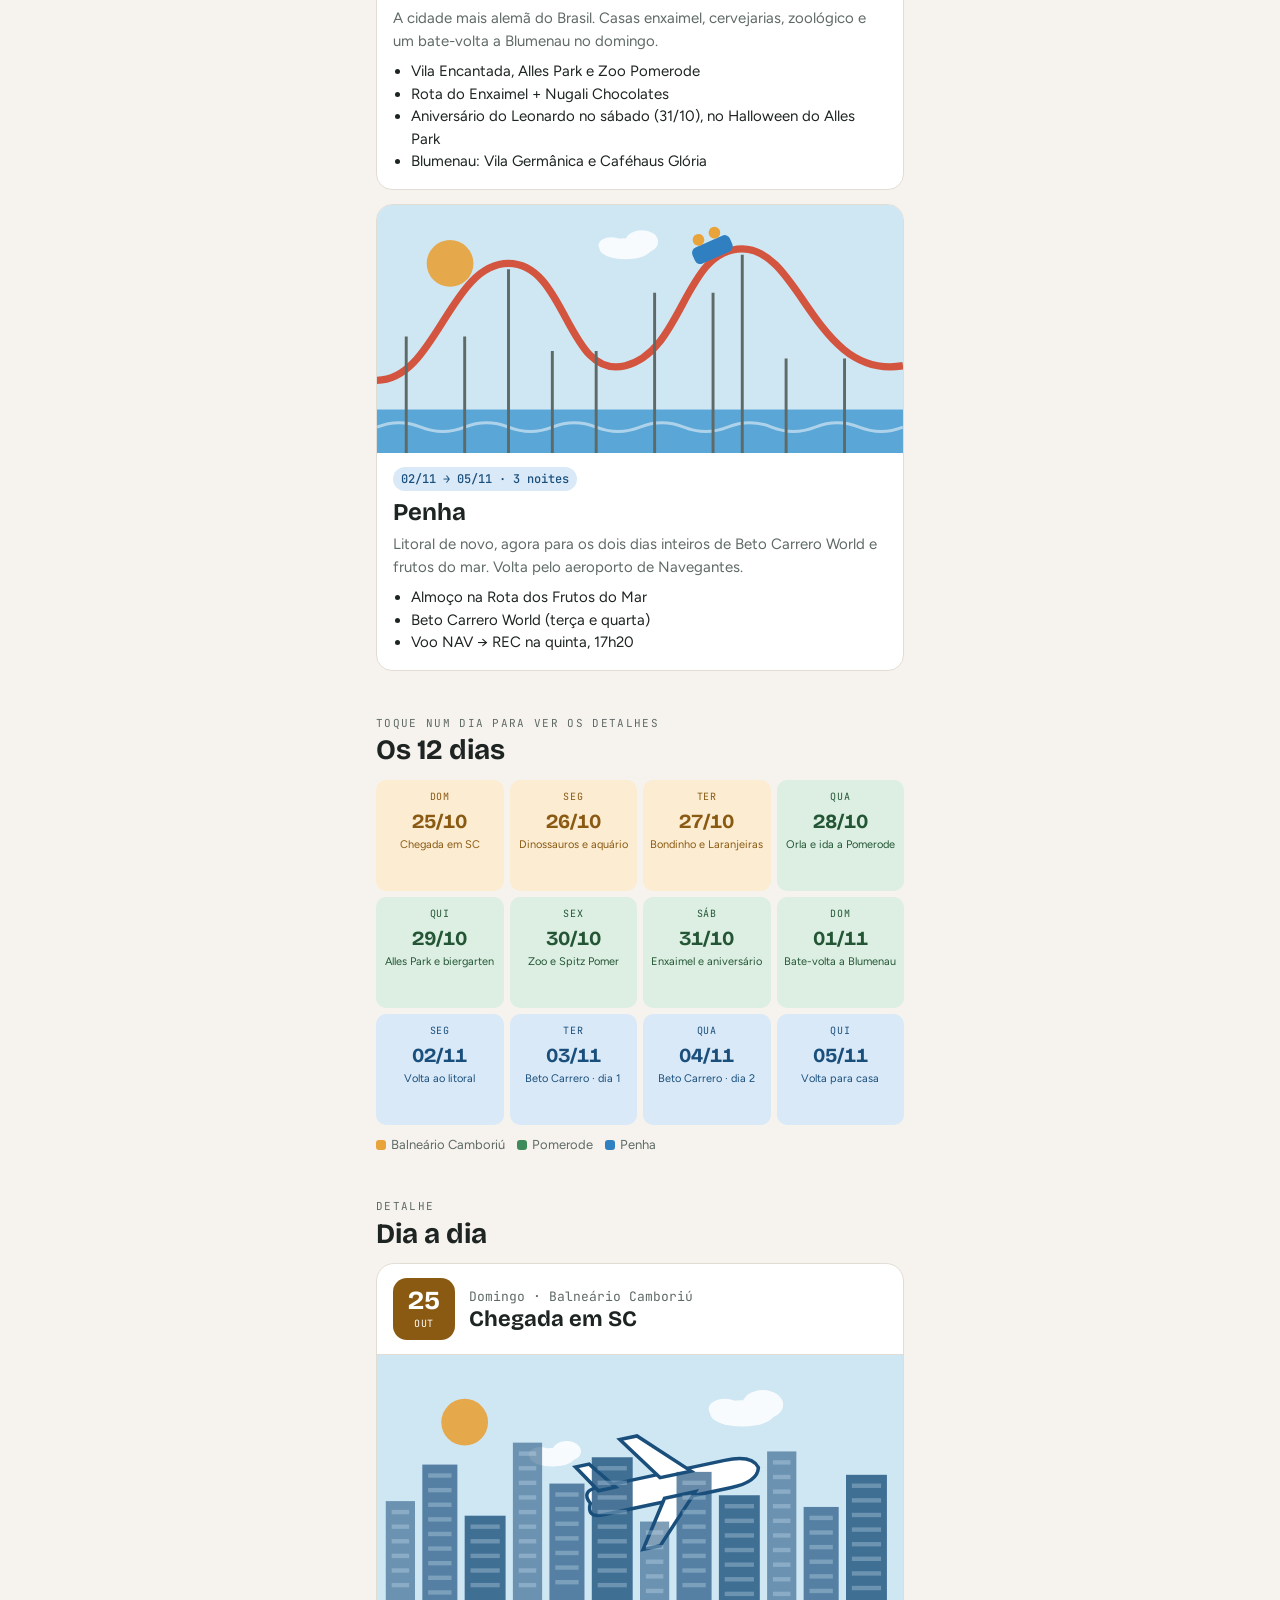
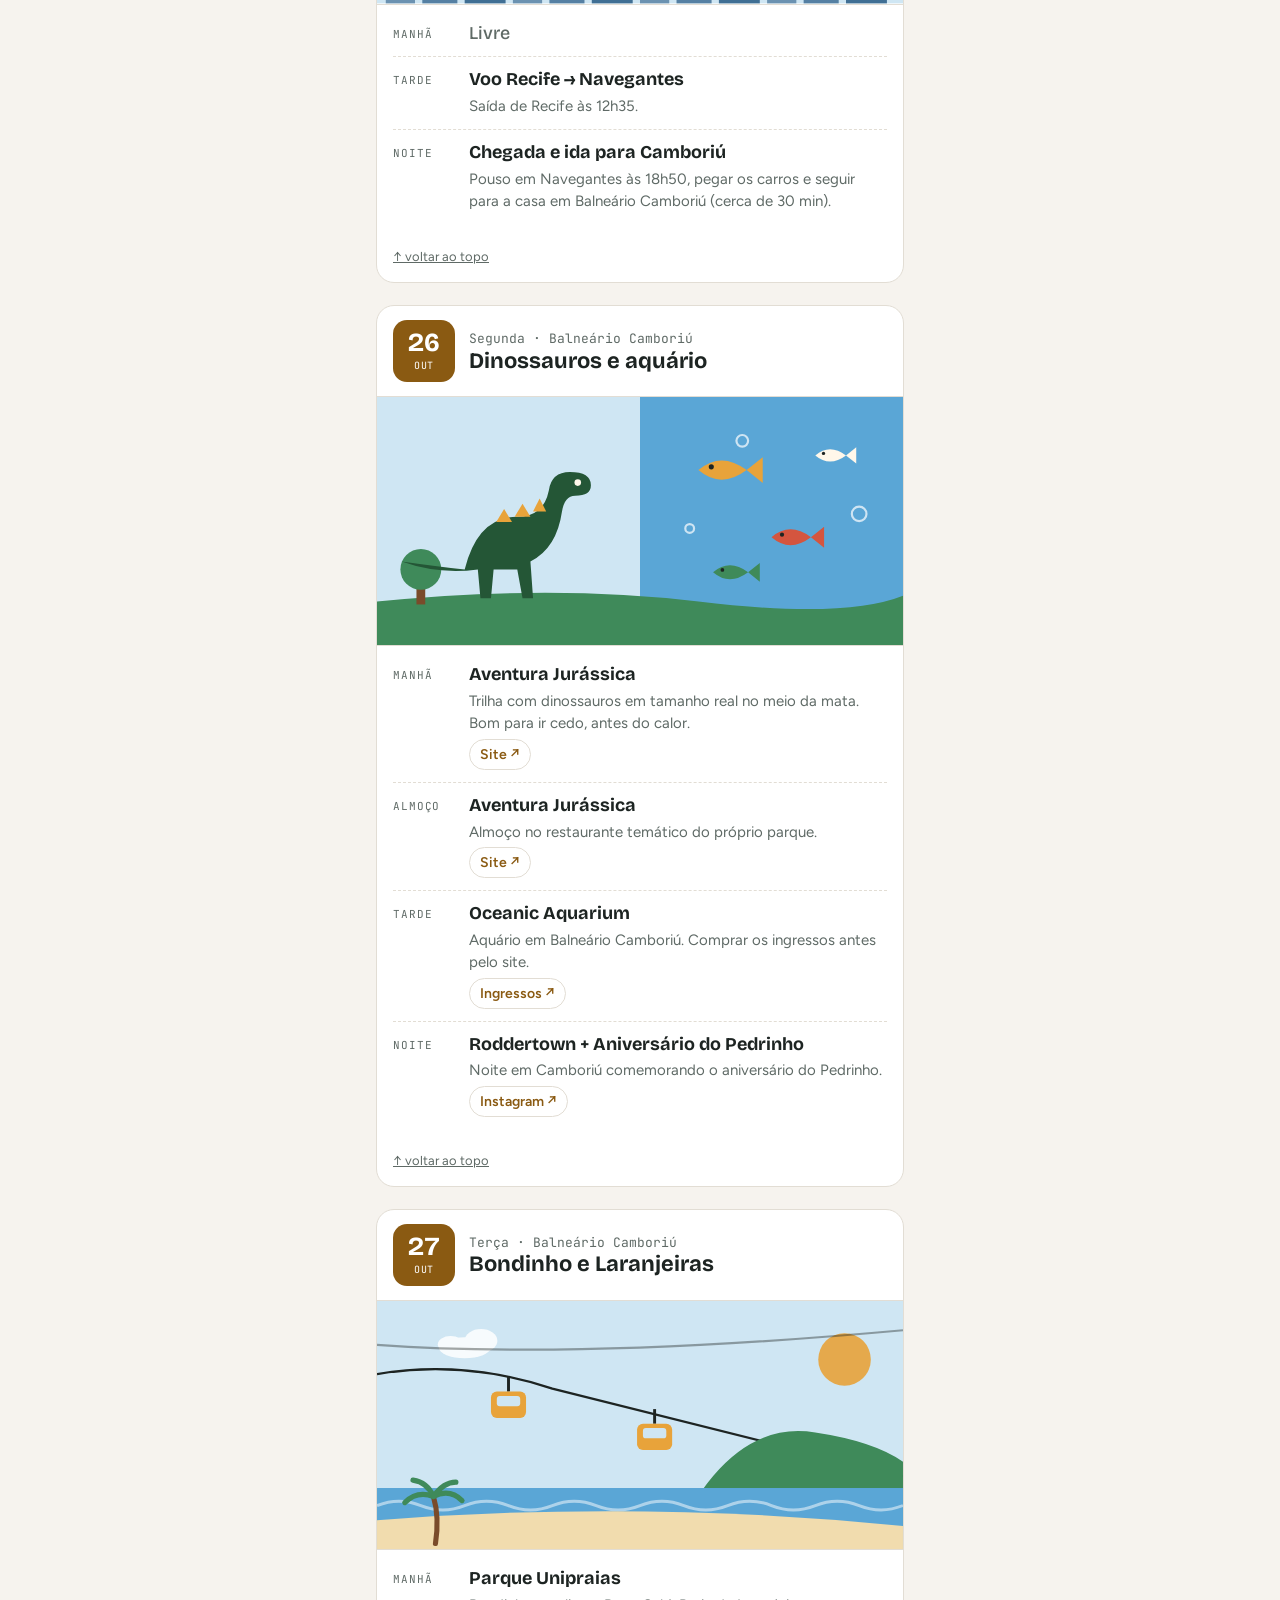
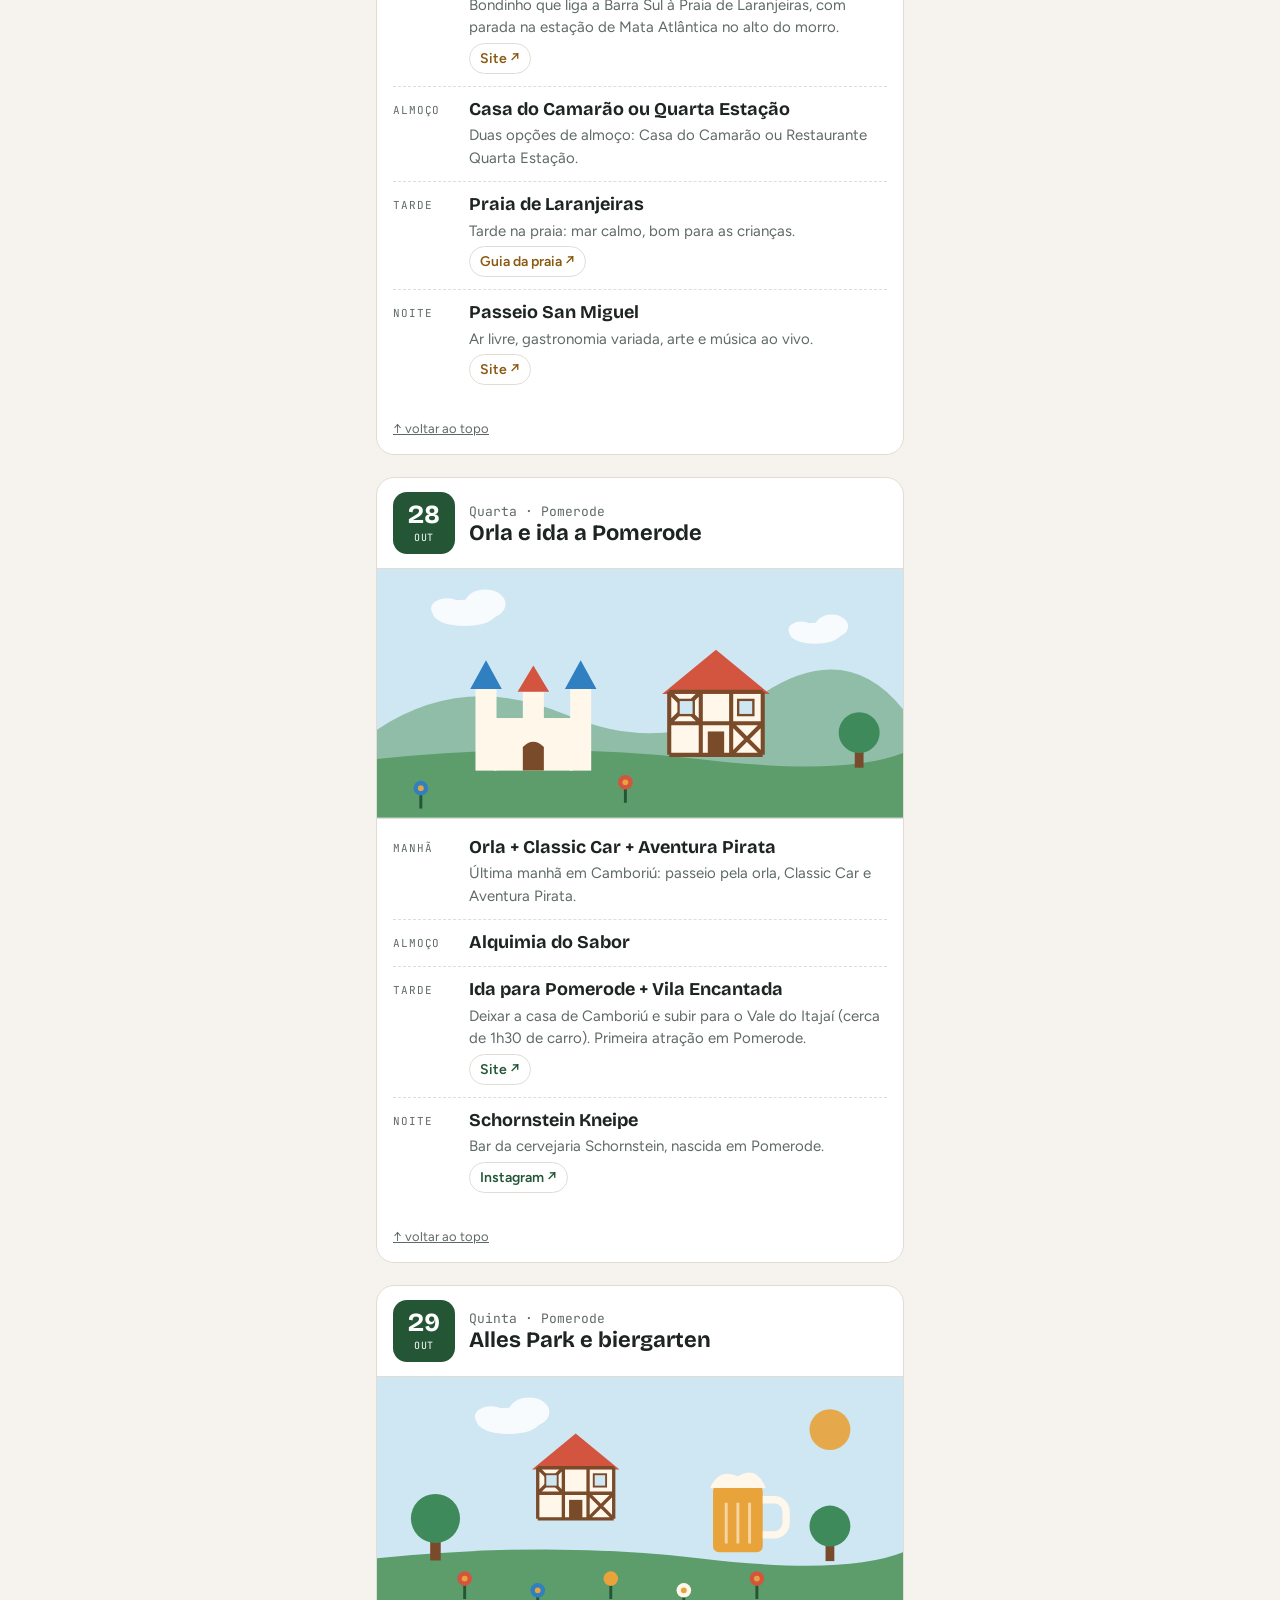
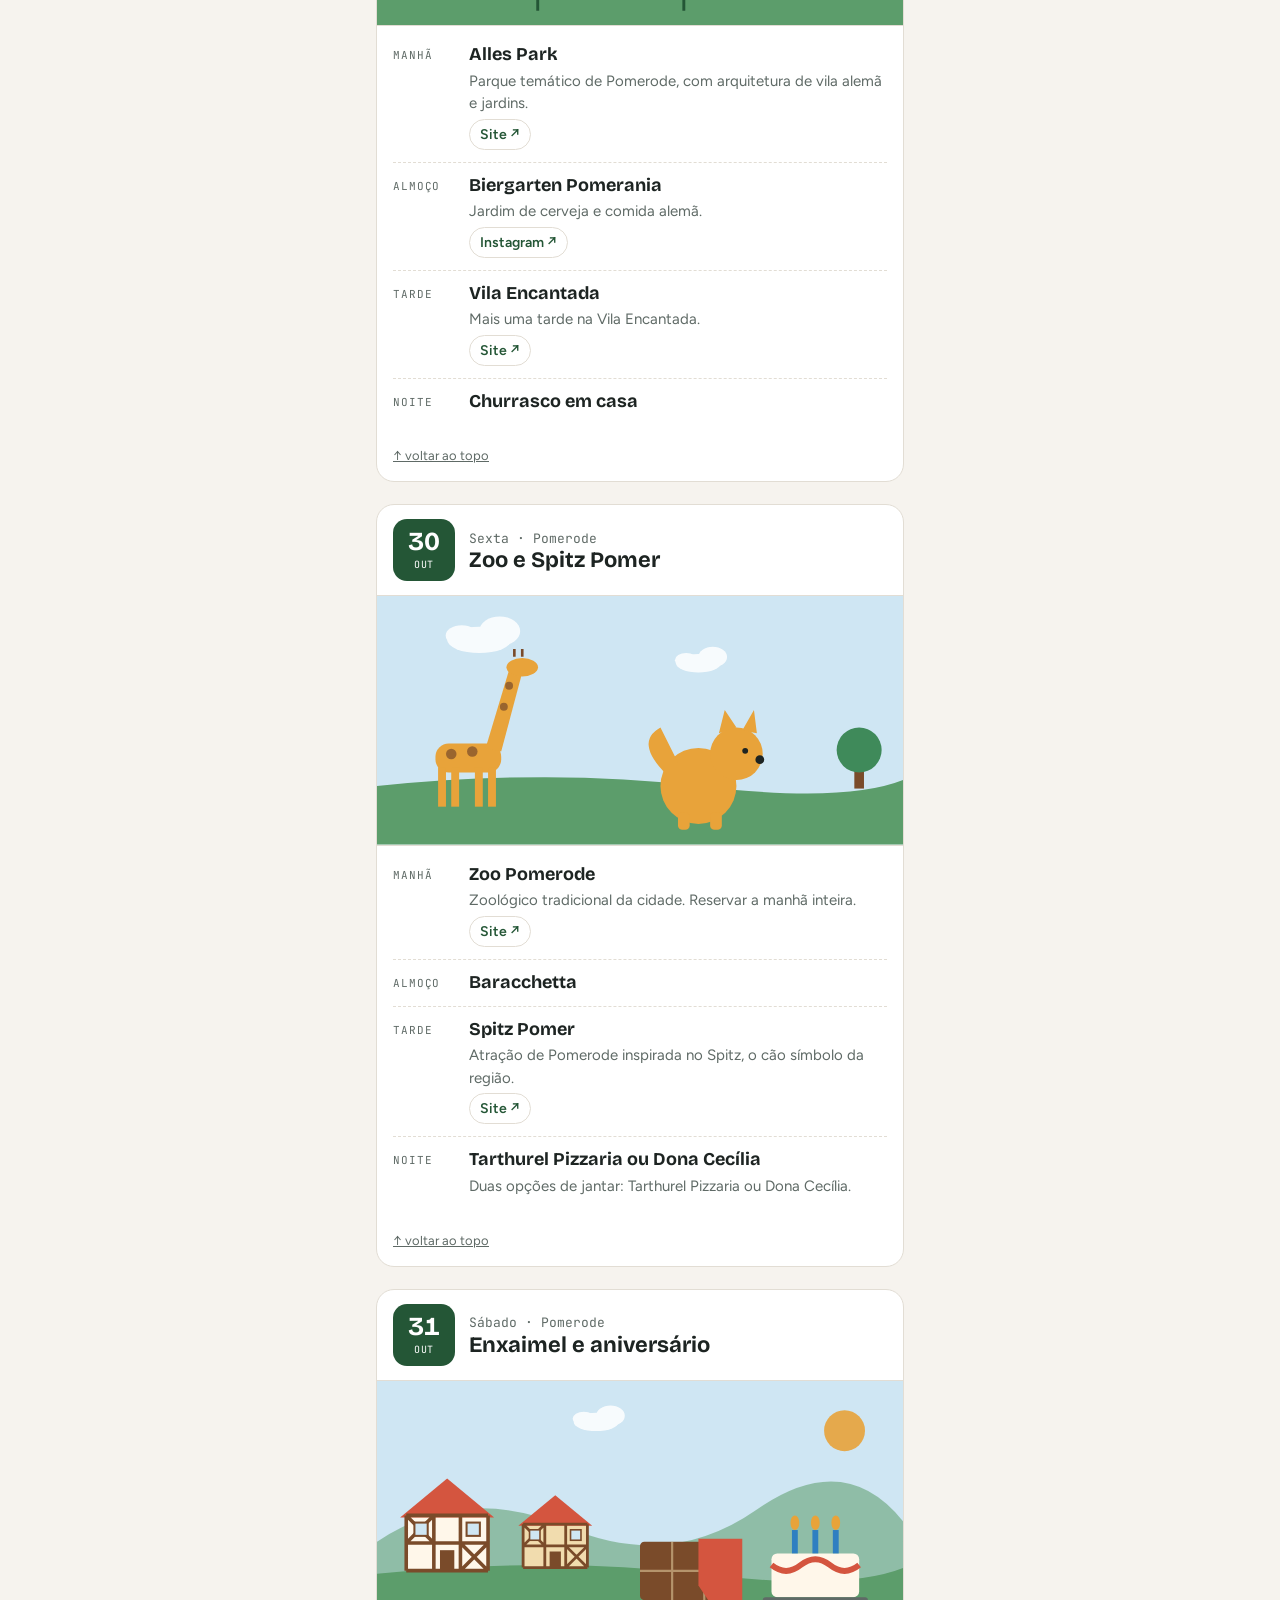
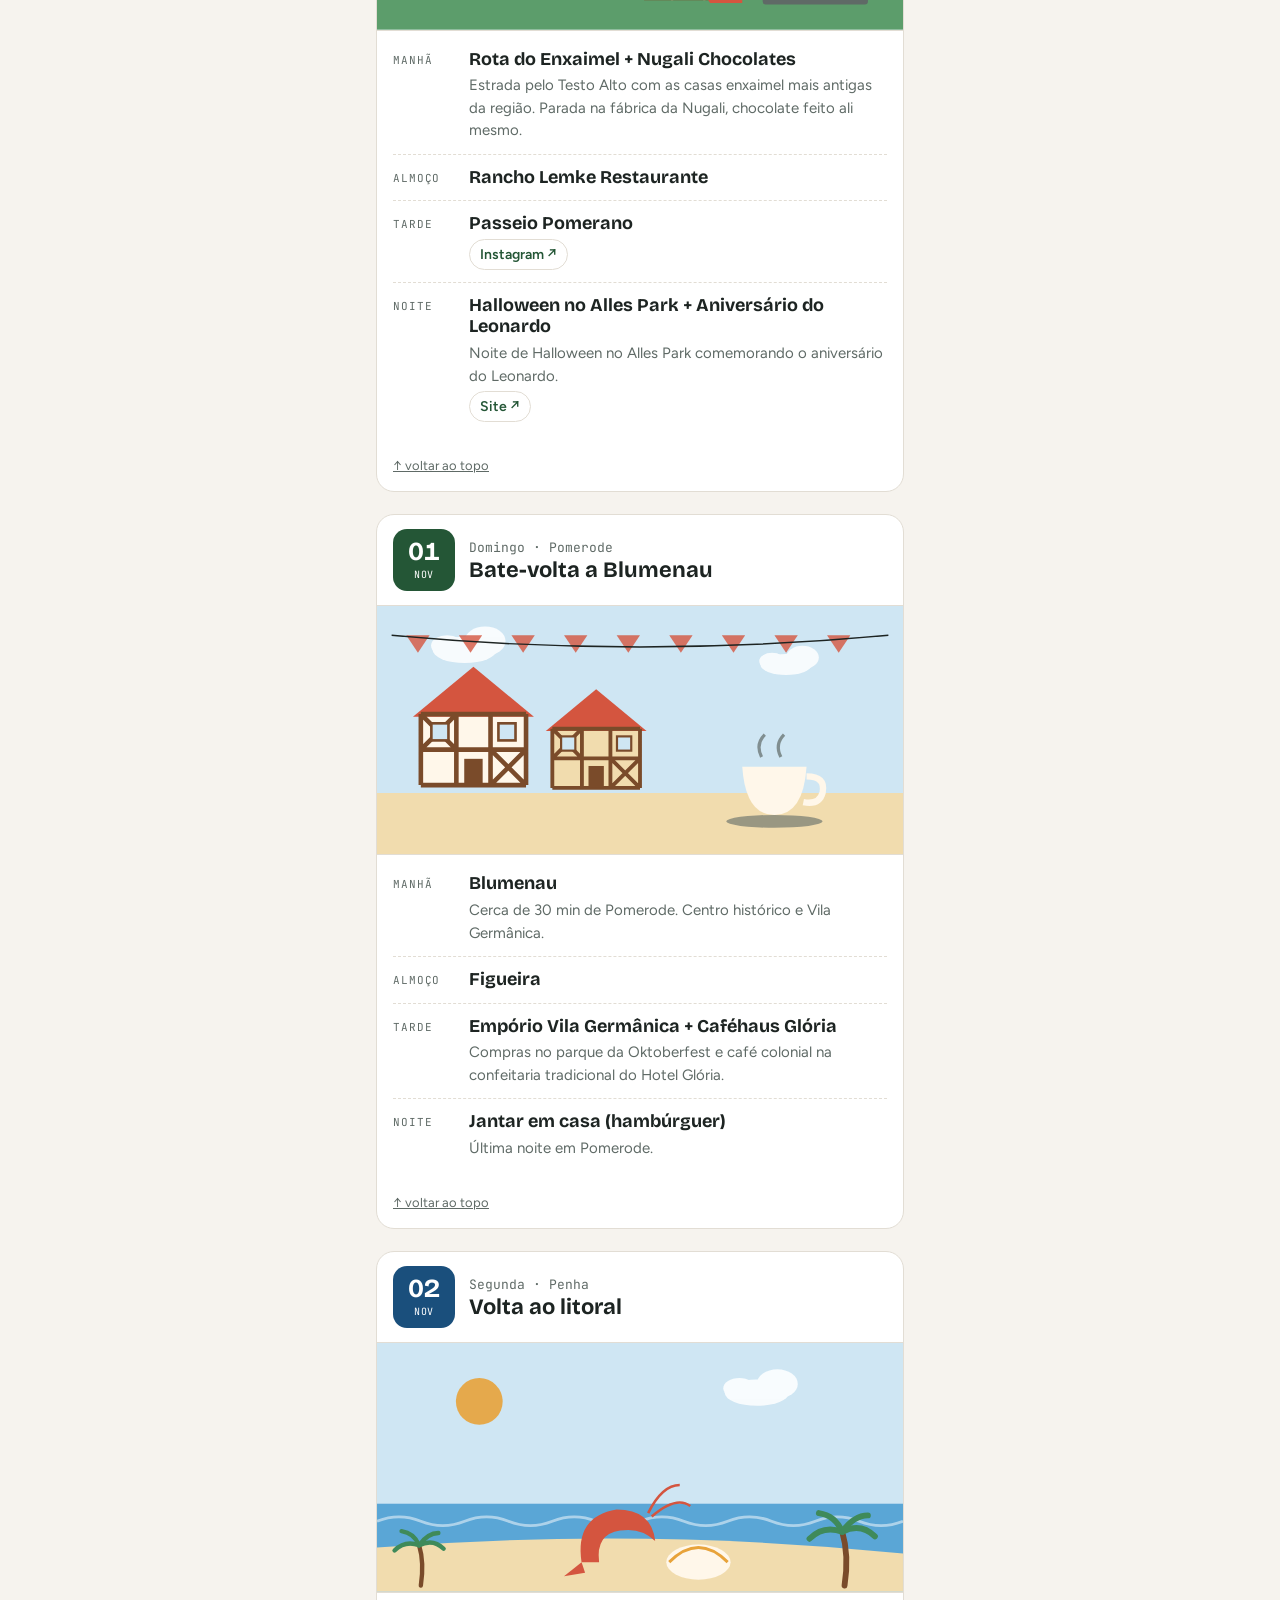
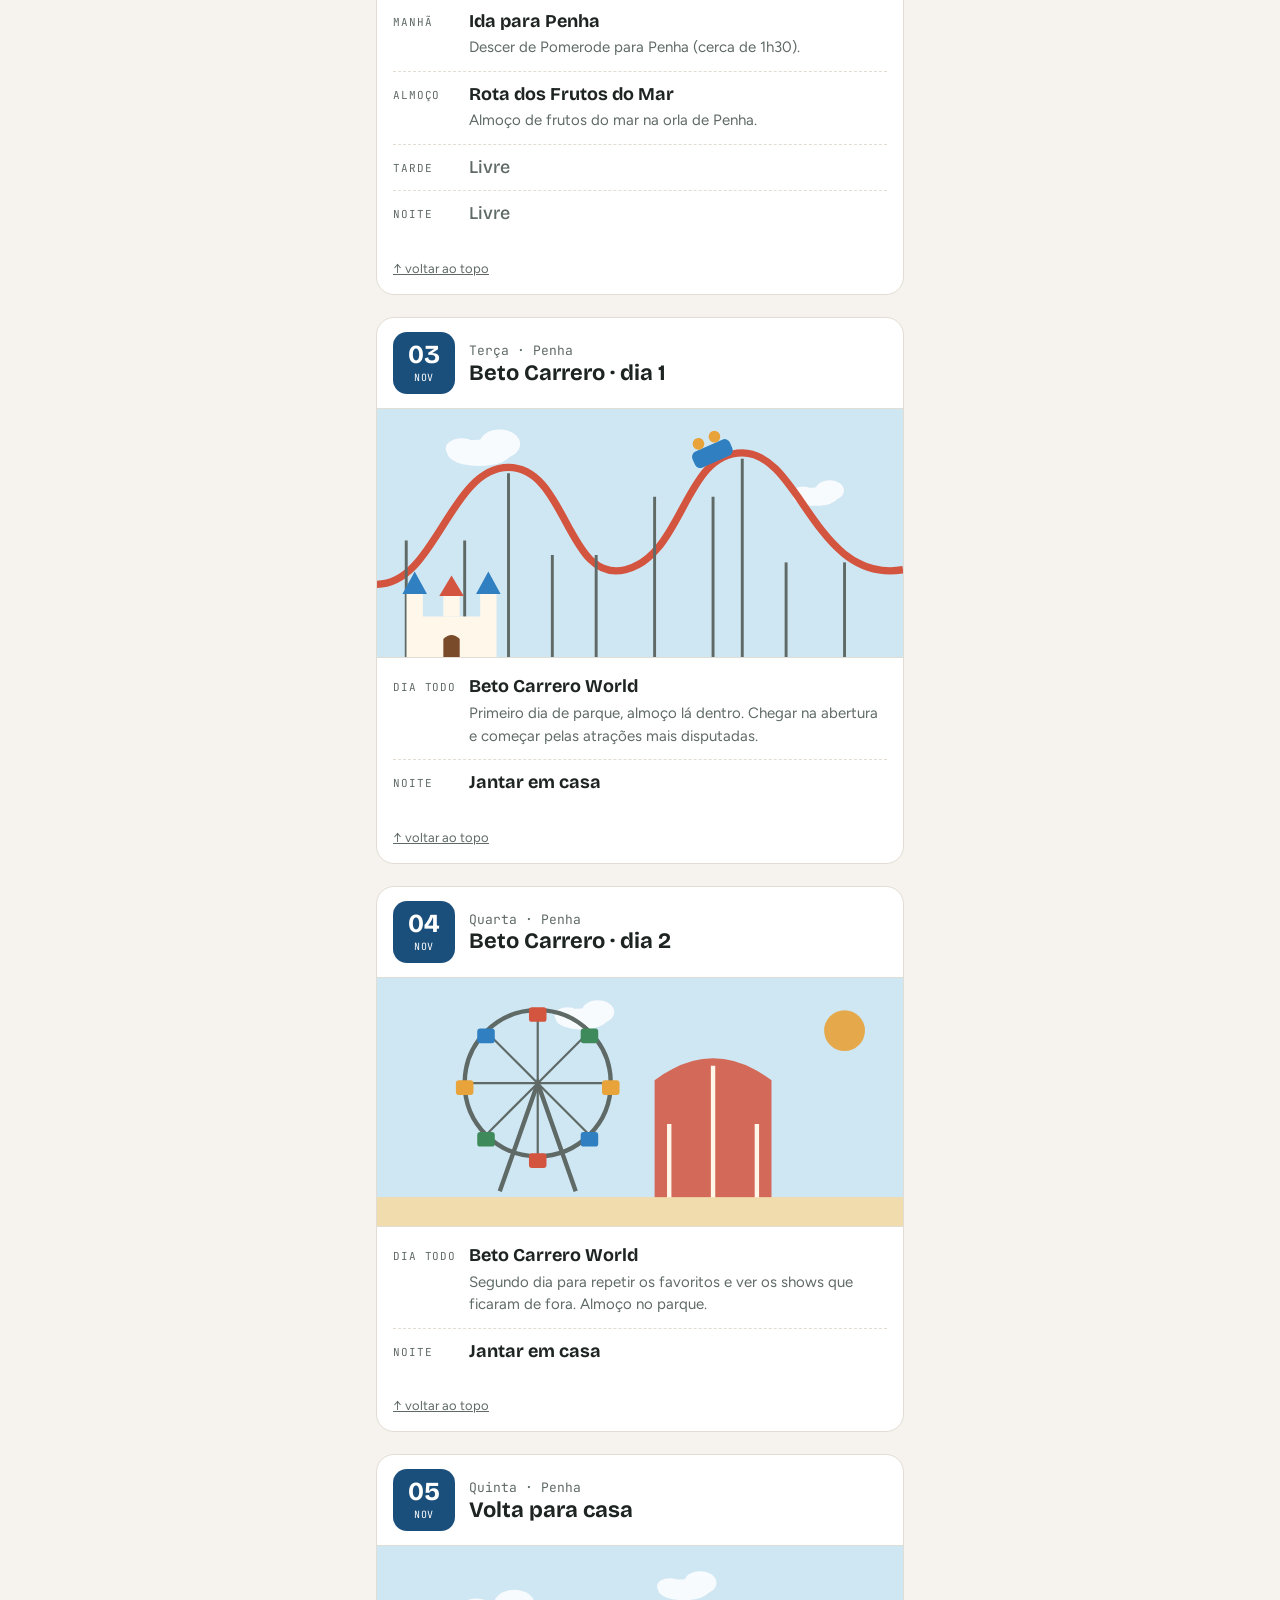
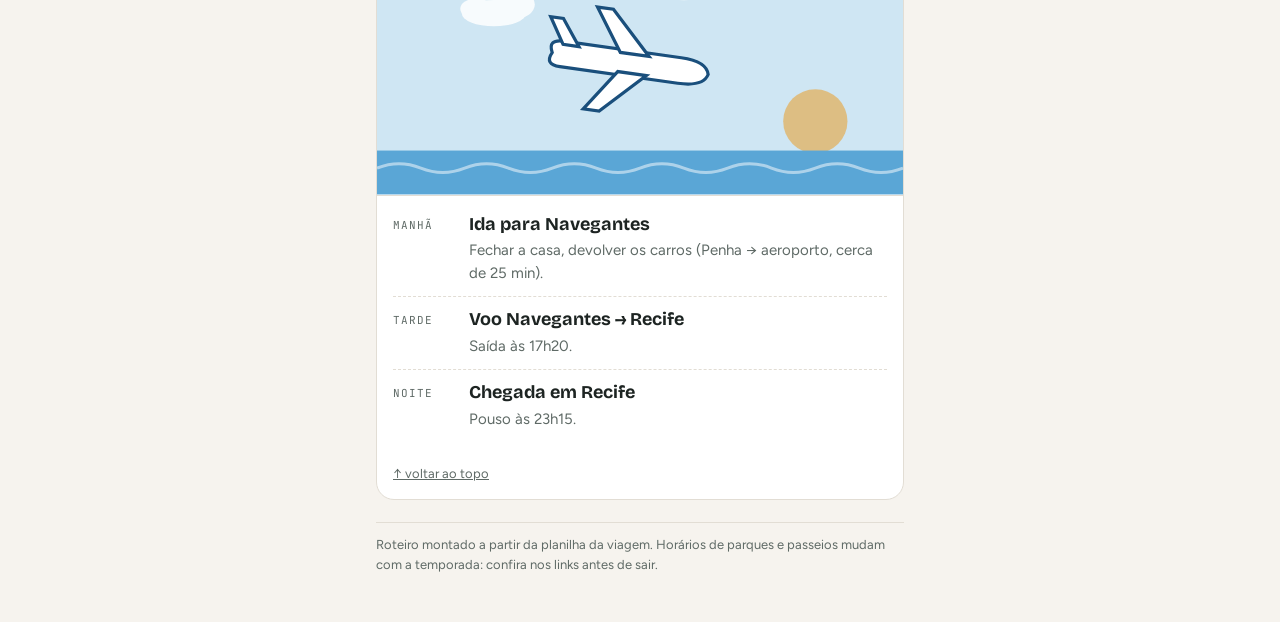
==== commit 6611372c: "Atualiza noites de 30 e 31/10: Tarthurel ou Dona Cecília e Halloween no Alles Park Co-Authored-By: C" ====
--- a/index.html
+++ b/index.html
@@ -44,7 +44,7 @@
 
   <footer>Roteiro montado a partir da planilha da viagem. Horários de parques e passeios mudam com a temporada: confira nos links antes de sair.</footer>
 </div>
-<script src="dados.js?v=6"></script>
+<script src="dados.js?v=7"></script>
 <script src="roteiro.js?v=4"></script>
 <script>
 const R=window.Roteiro, $=id=>document.getElementById(id);
